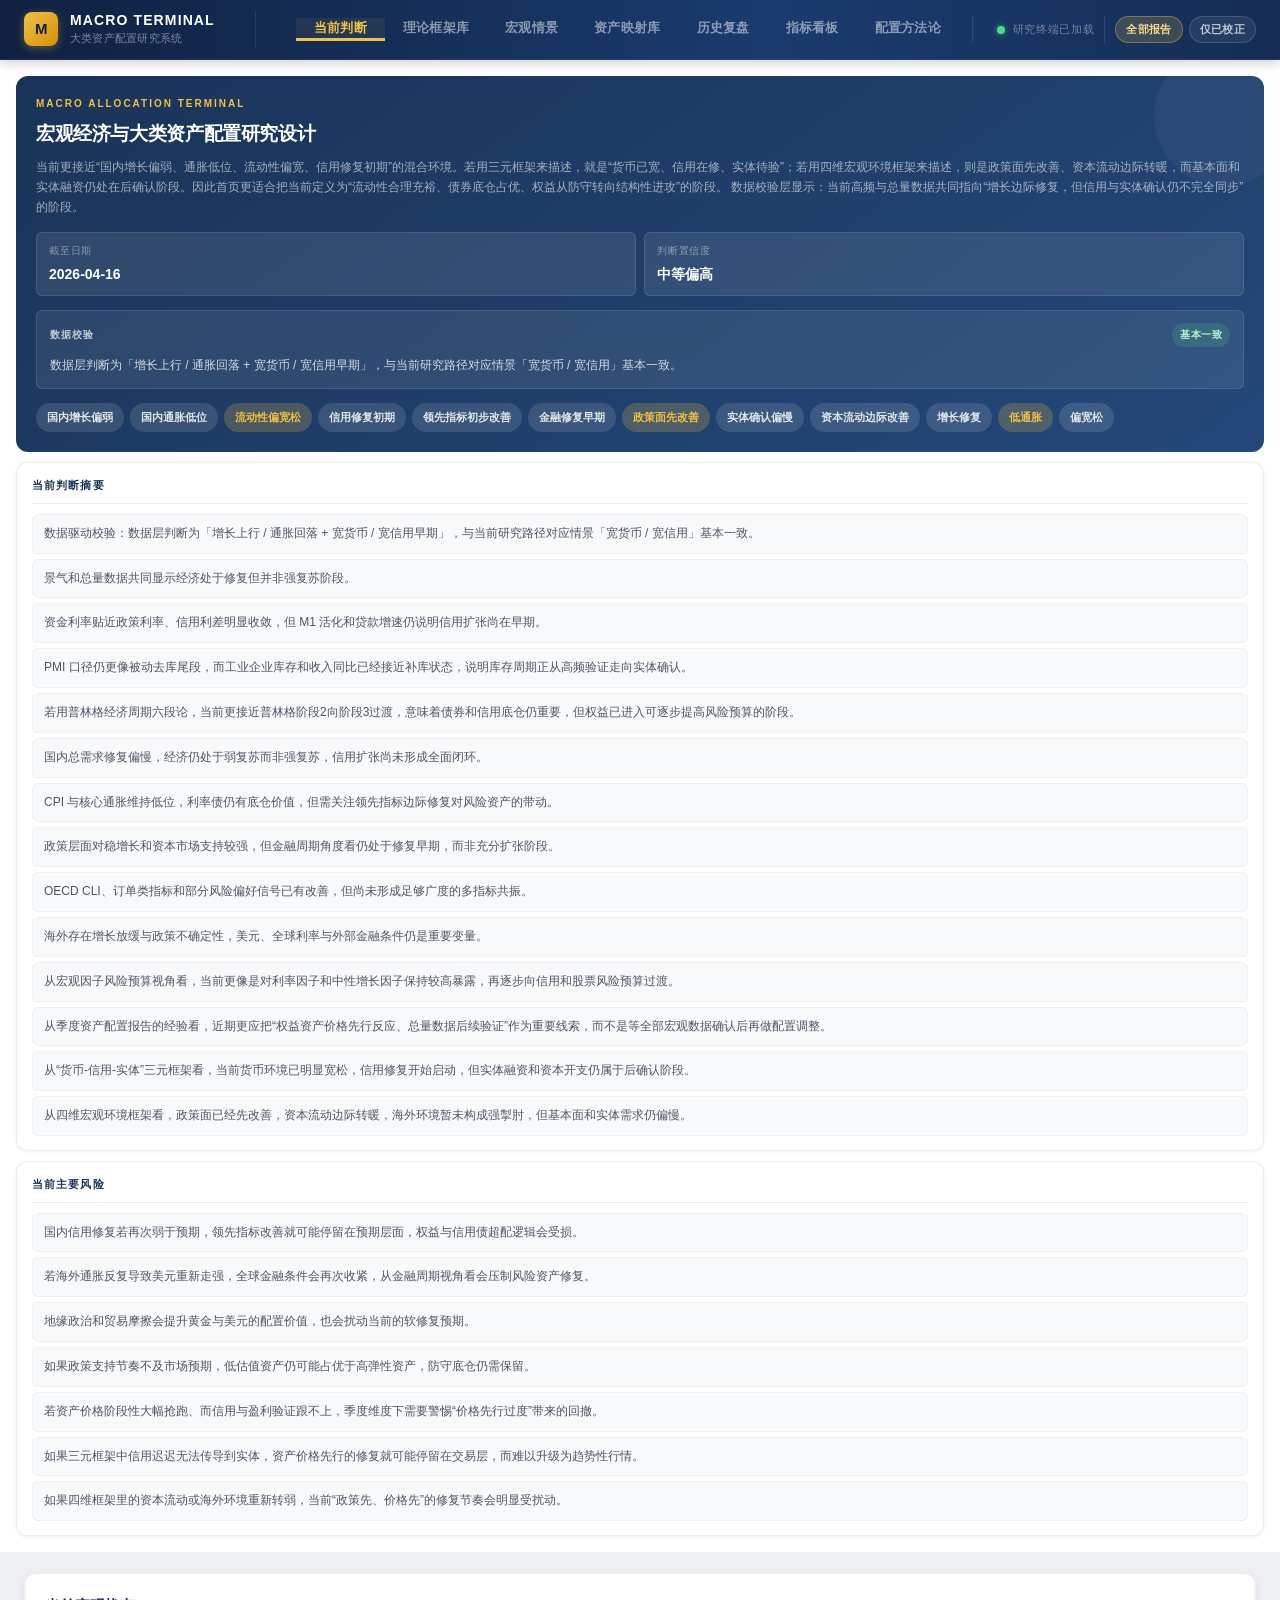
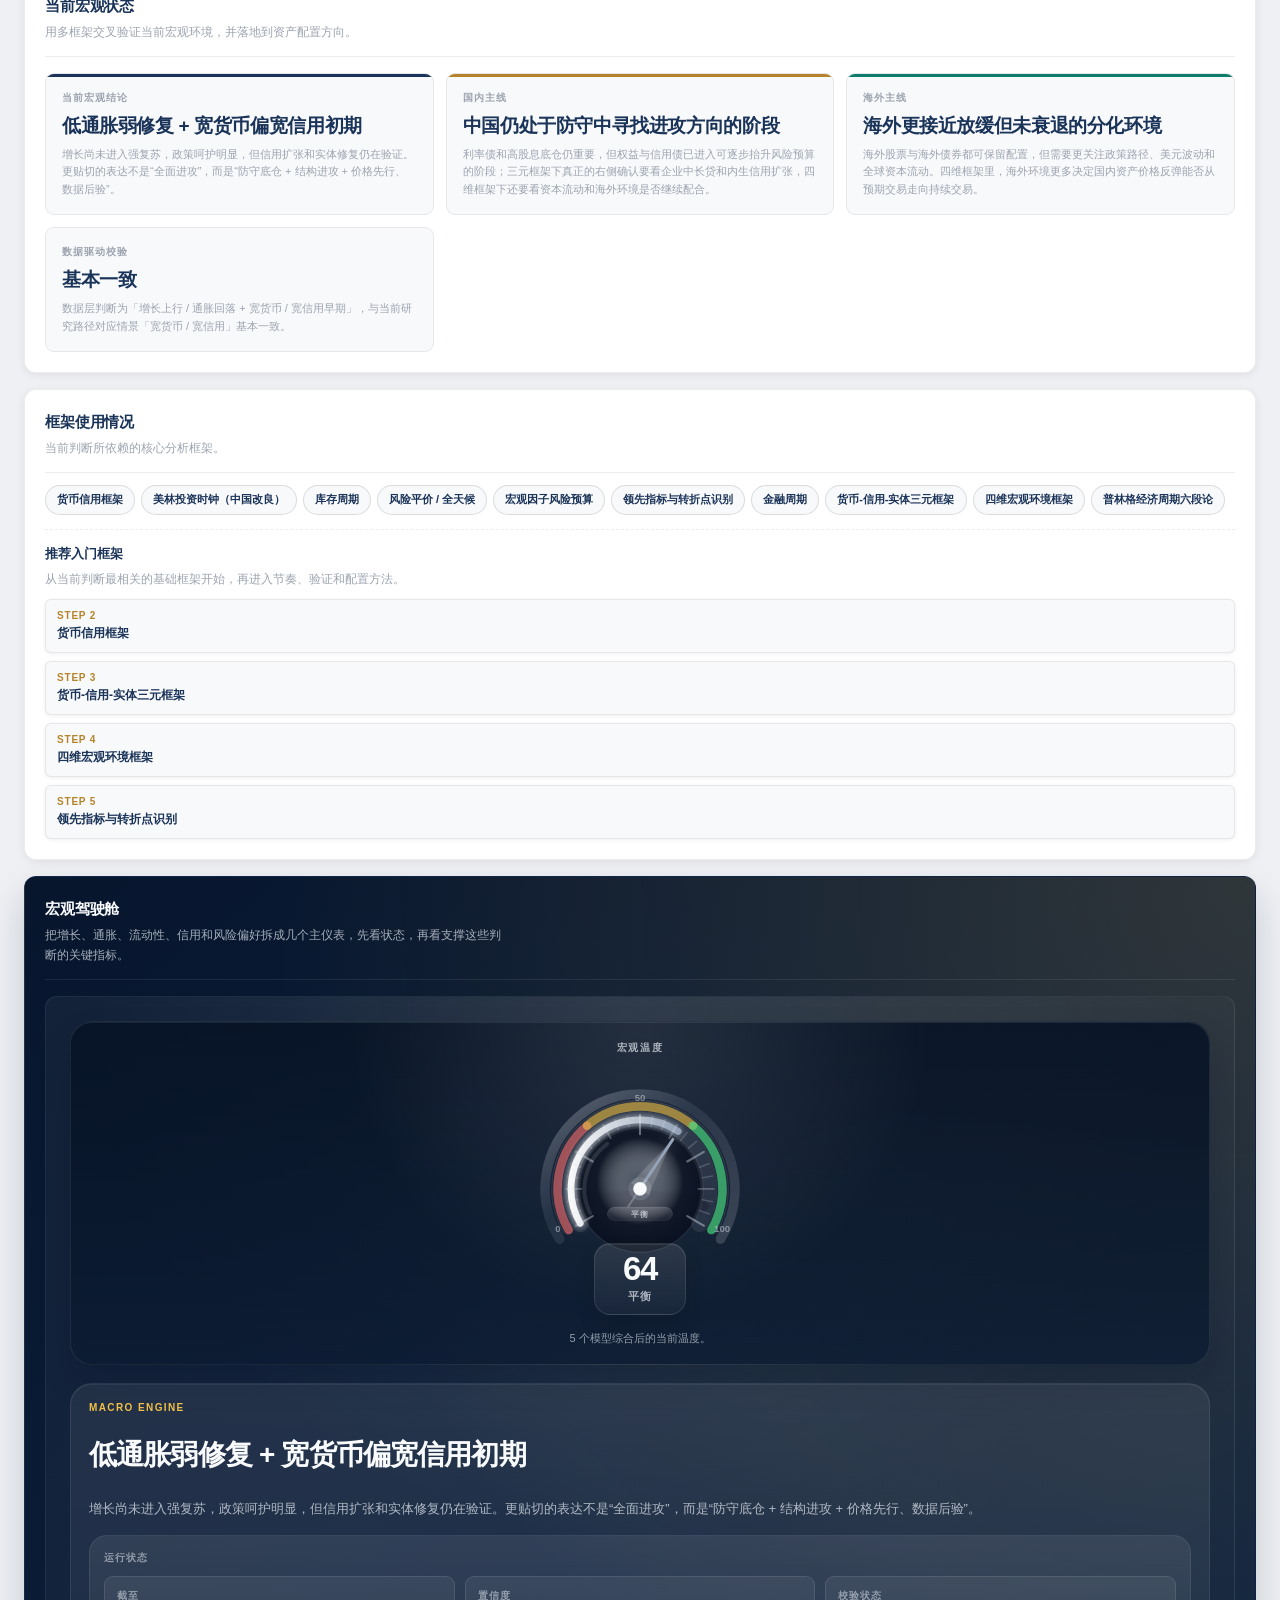
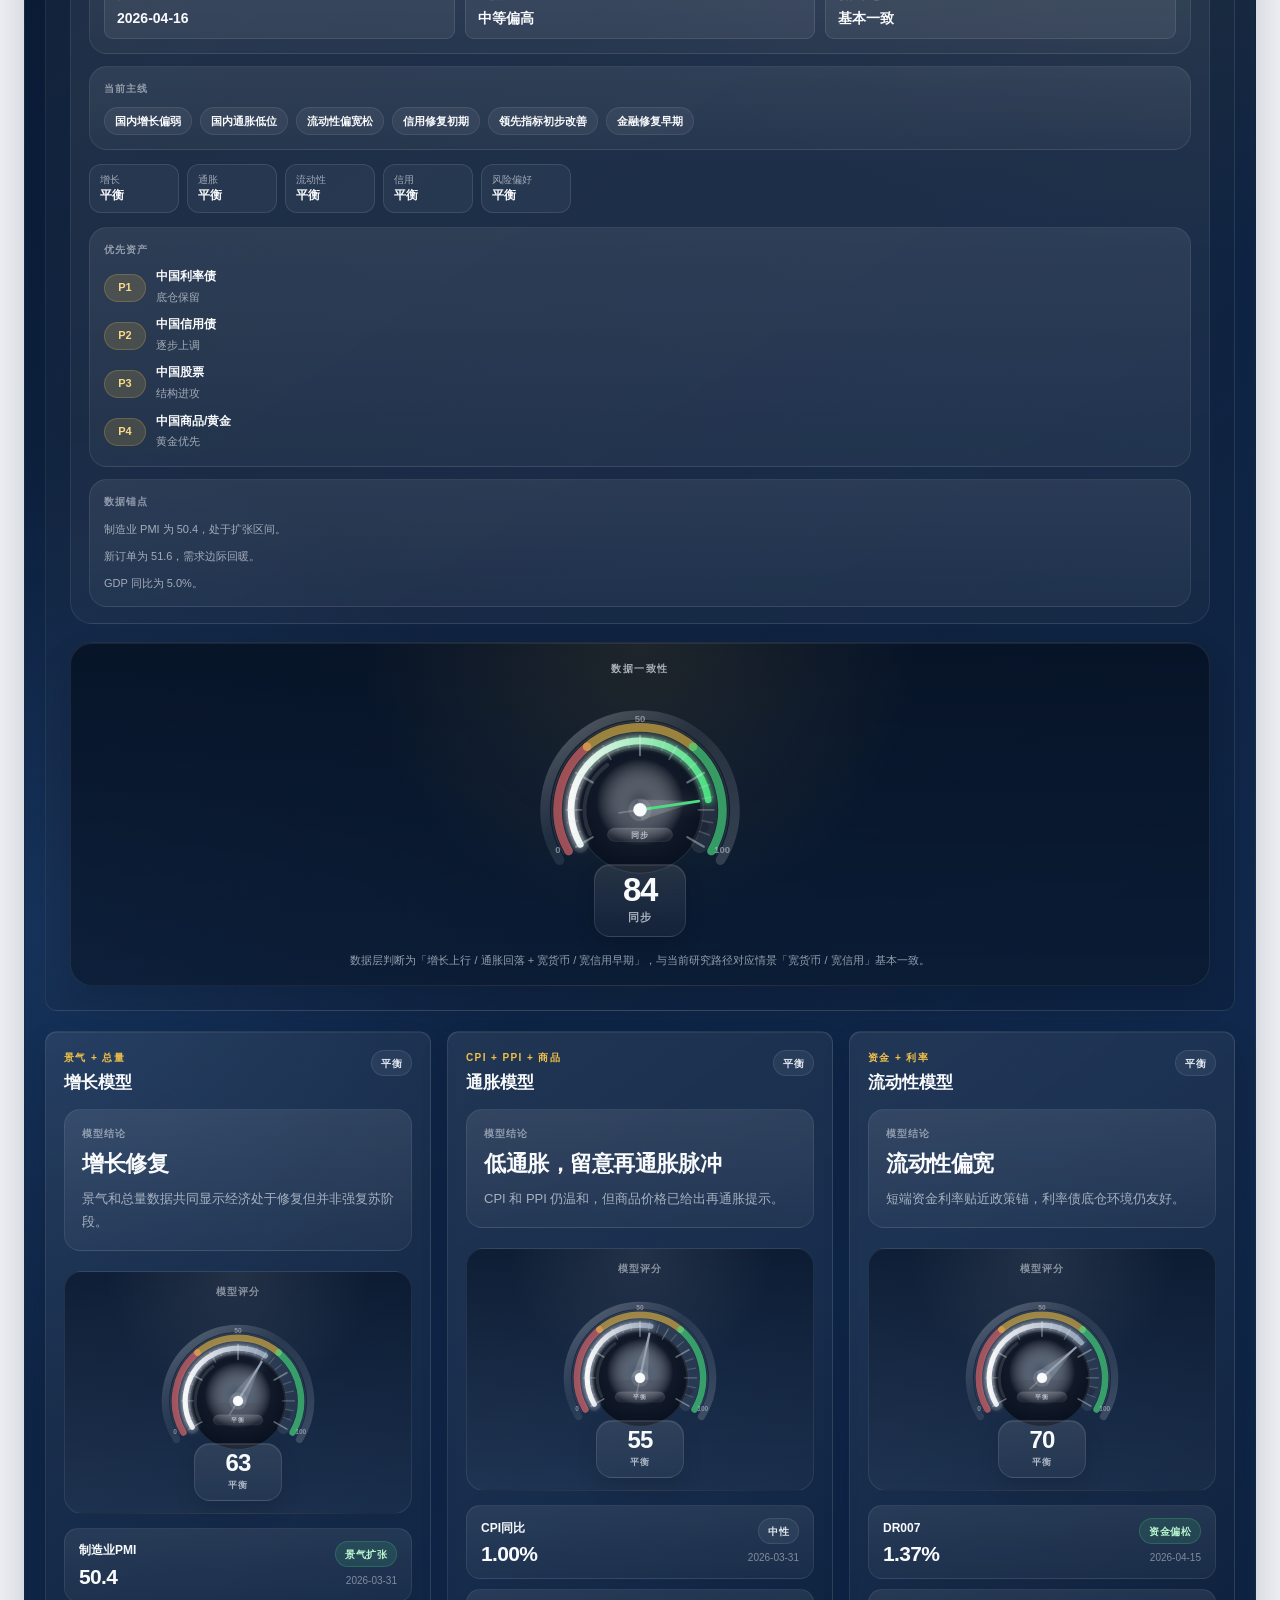
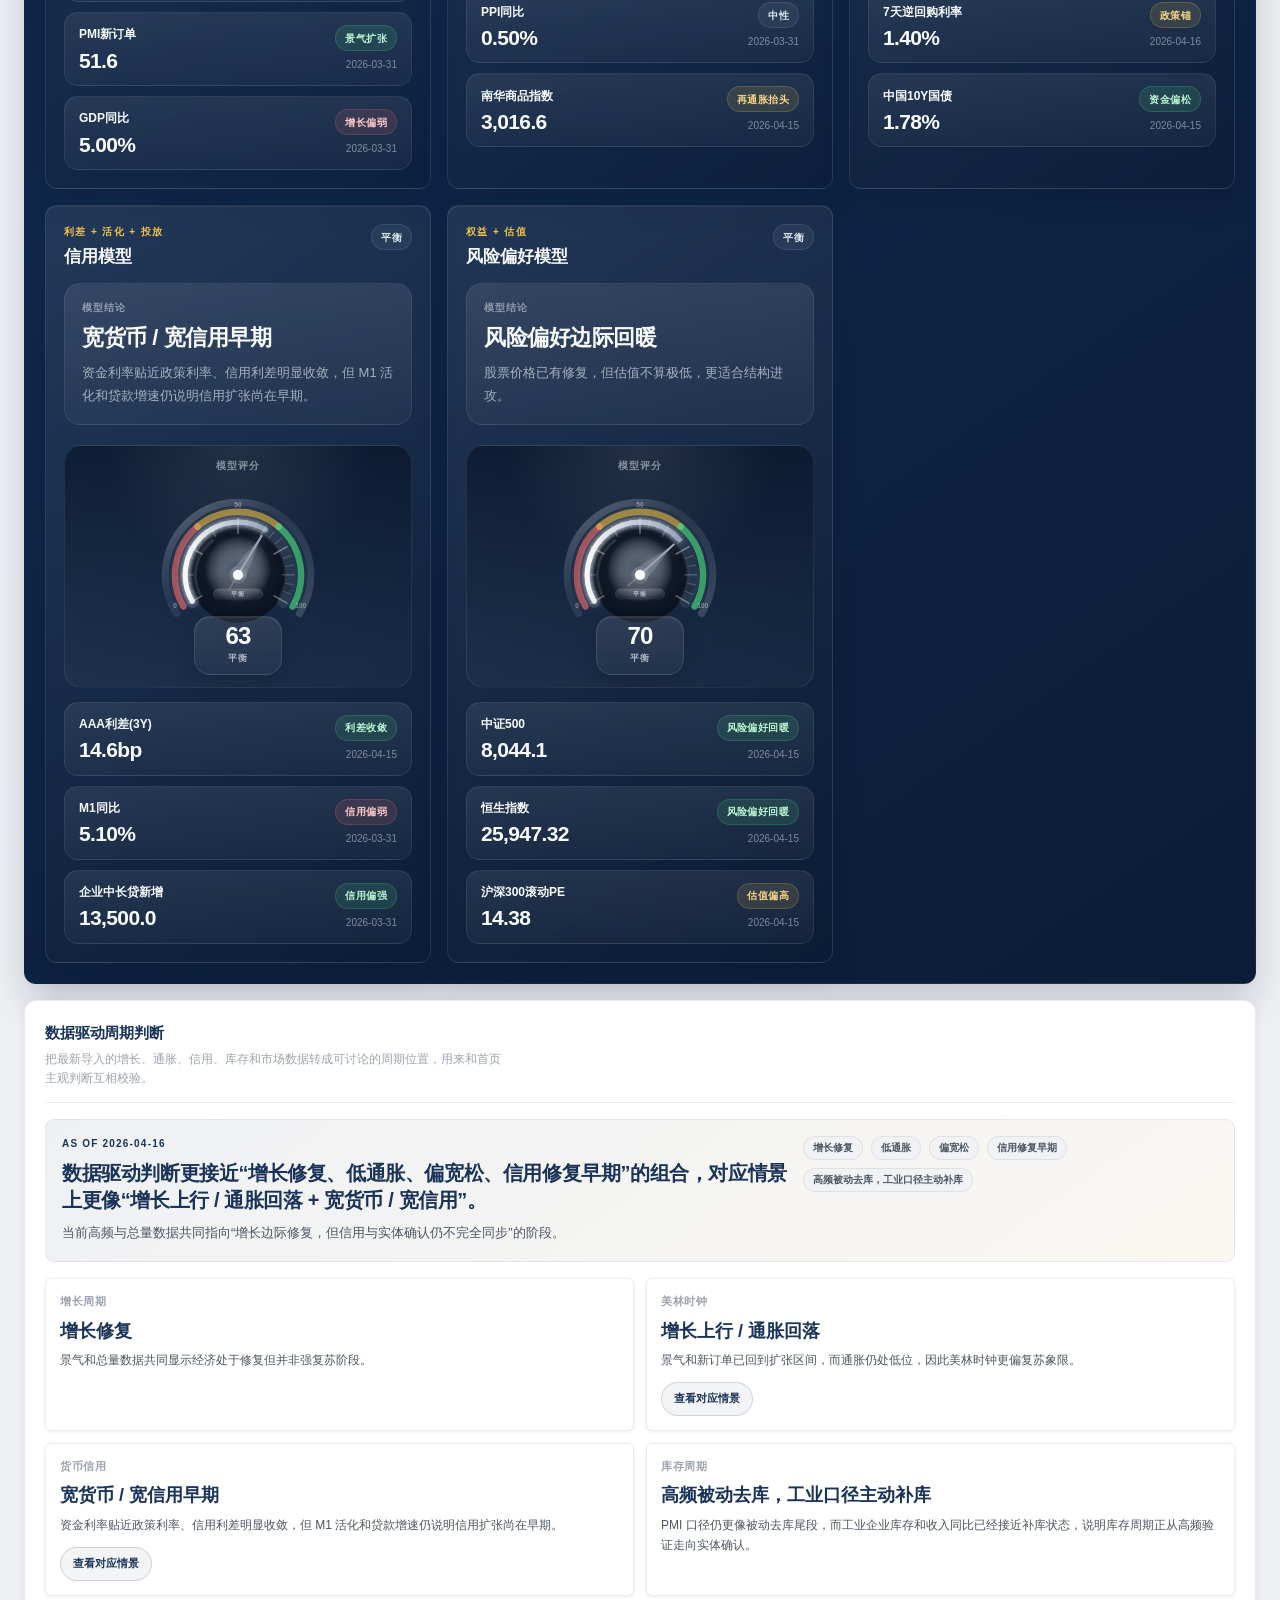
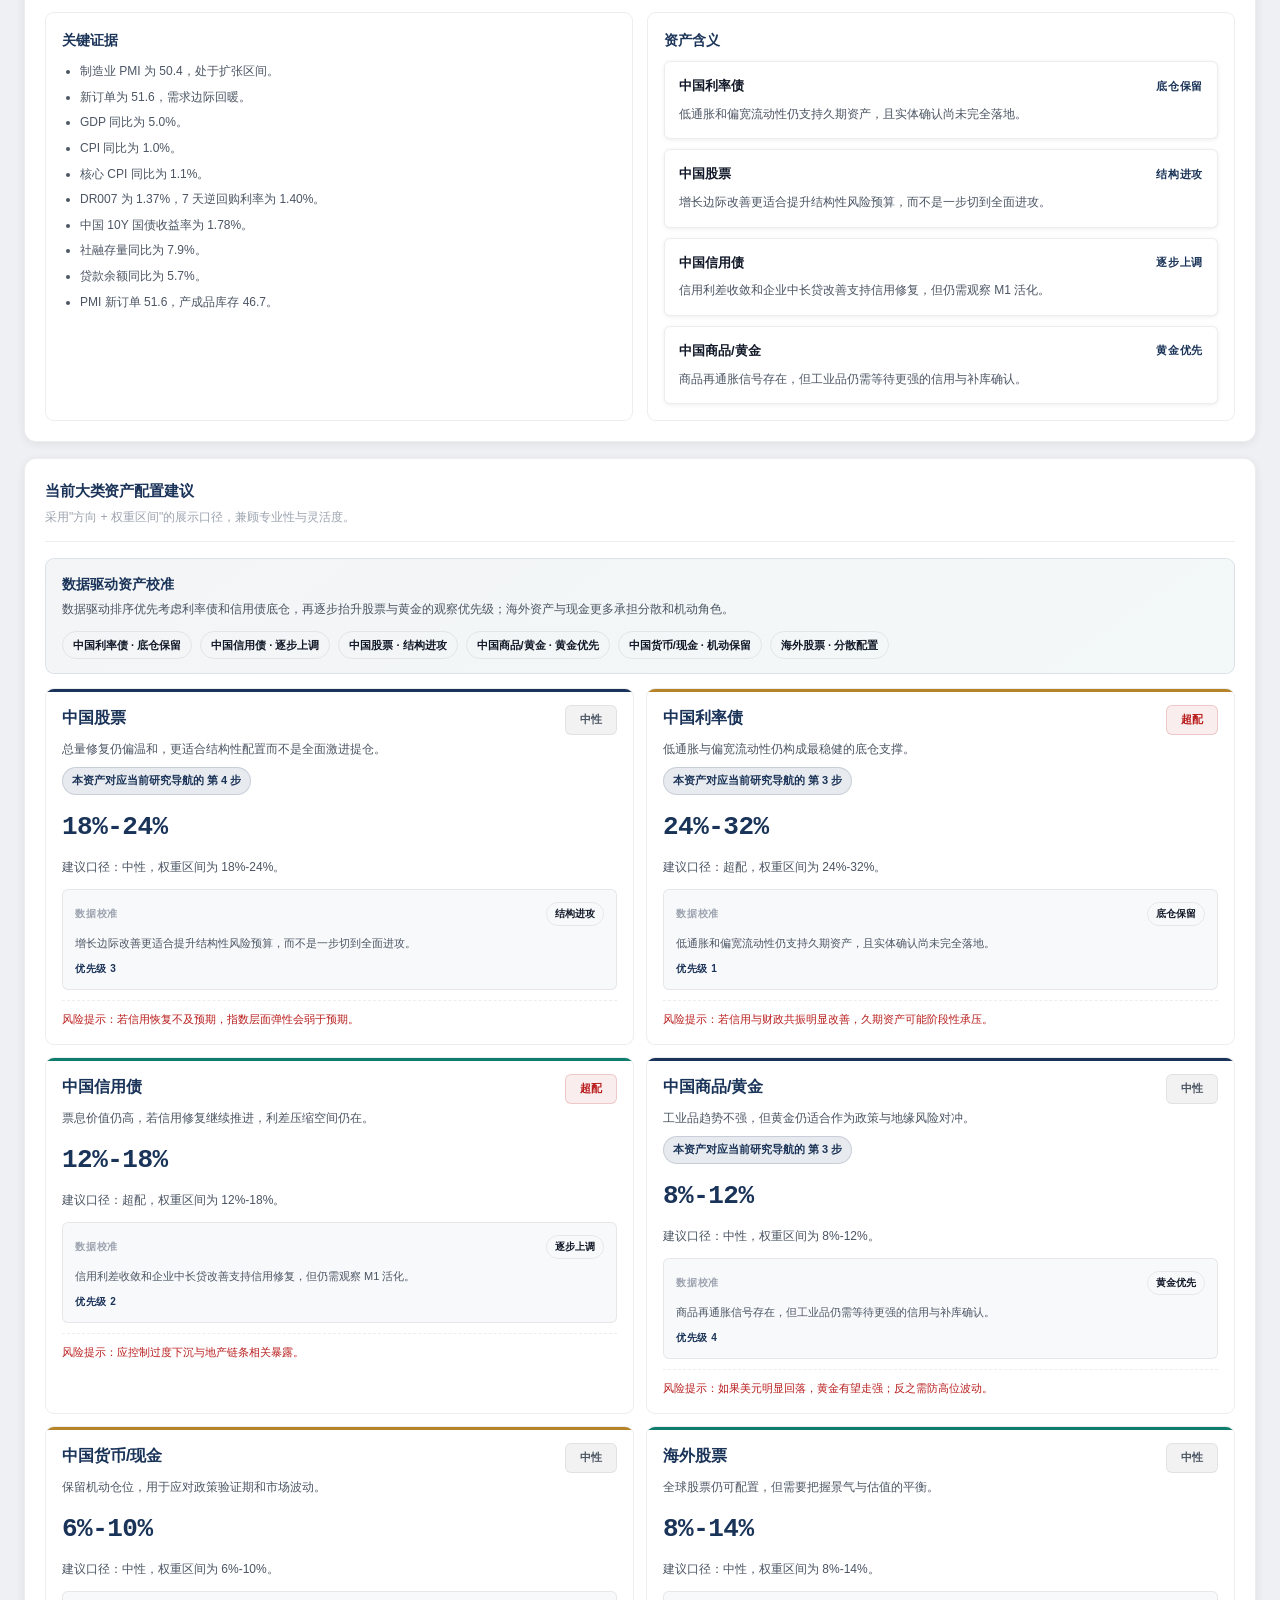
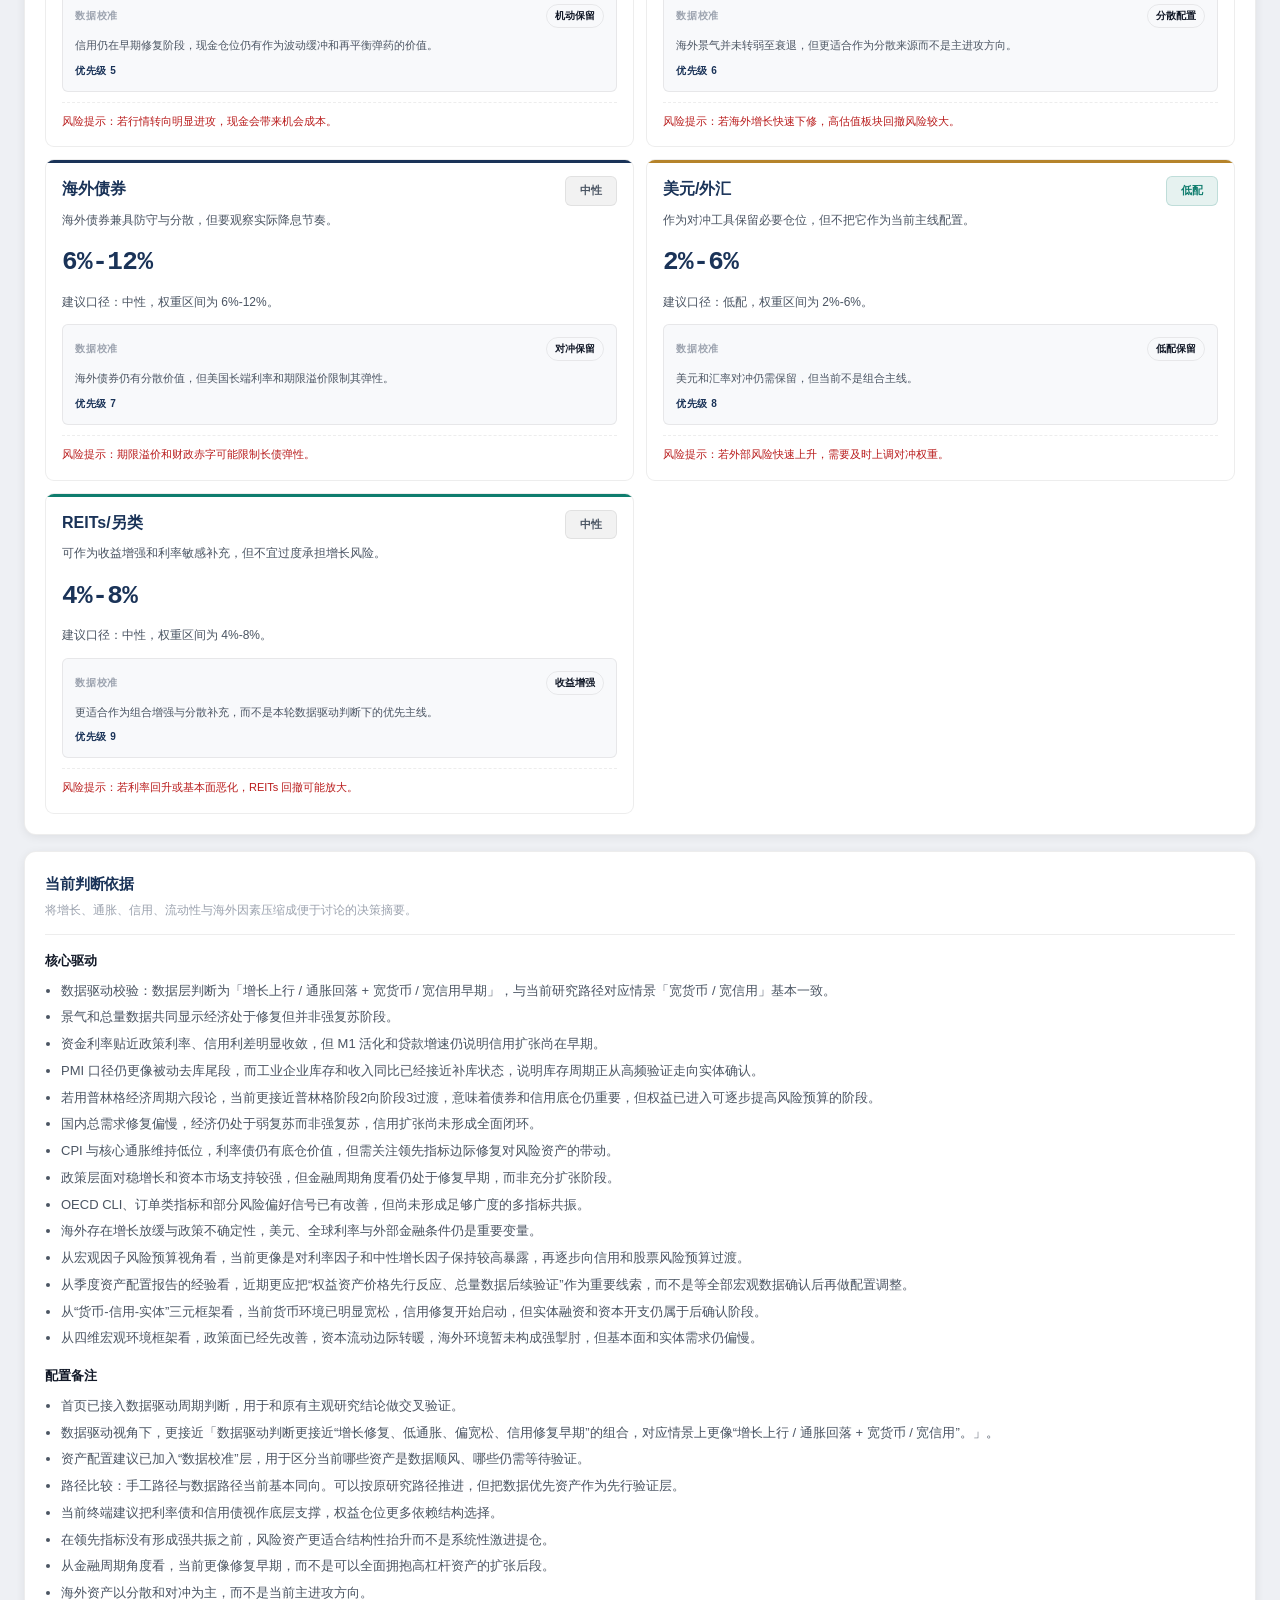
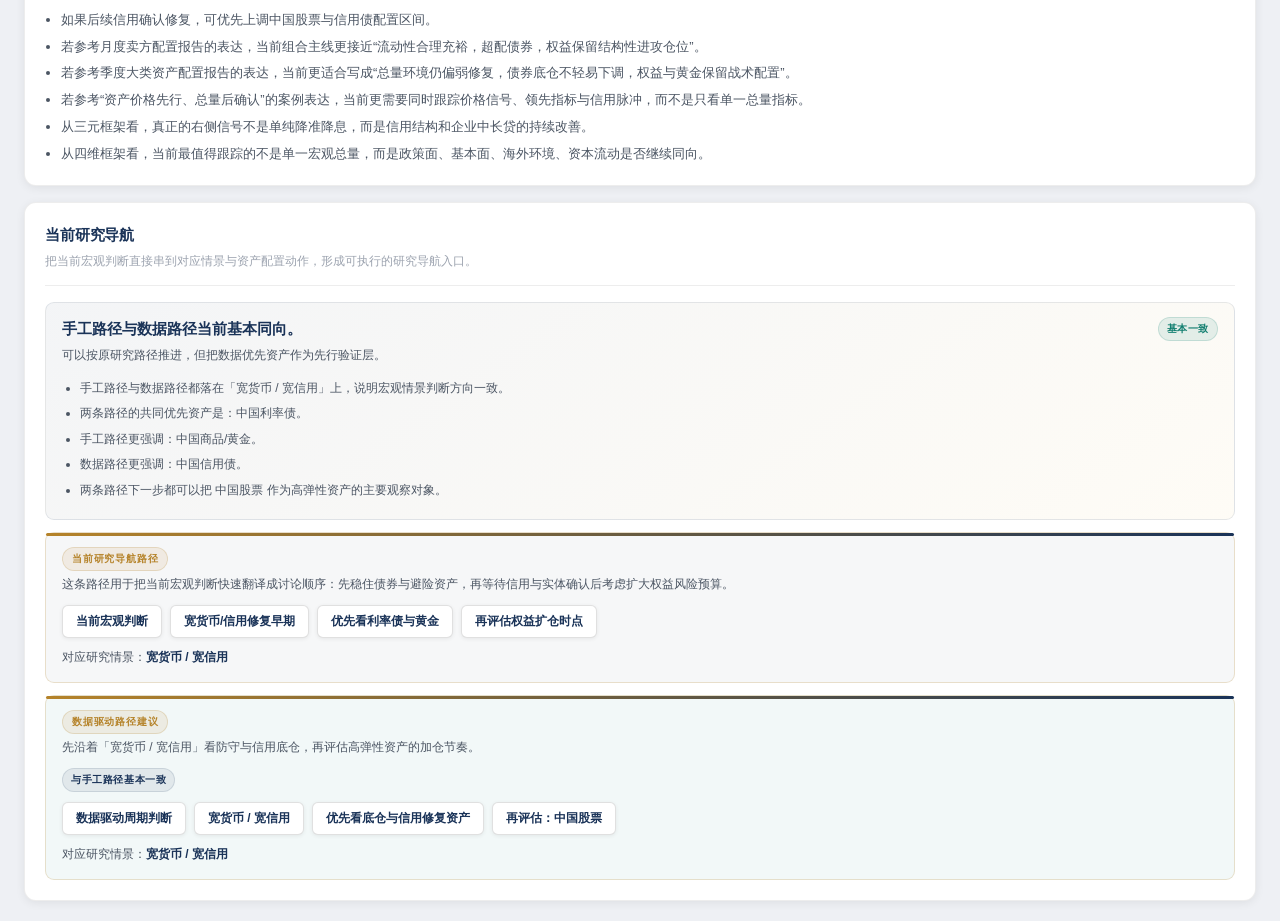
==== index.html @ 1f4aa382 "Publish macro allocation terminal" ====
<!doctype html>
<html lang="zh-CN">
  <head>
    <meta charset="UTF-8" />
    <meta name="viewport" content="width=device-width, initial-scale=1.0" />
    <title>宏观配置终端 · Macro Allocation Terminal</title>
    <meta name="description" content="面向内部投研与FOF团队的宏观经济与大类资产配置展示终端。" />
    <link rel="stylesheet" href="./styles.css" />
  </head>
  <body>

    <!-- ── TOPBAR ─────────────────────────────────── -->
    <header class="topbar">
      <div class="topbar-brand">
        <div class="topbar-logo">M</div>
        <div>
          <div class="topbar-name">Macro Terminal</div>
          <div class="topbar-sub">大类资产配置研究系统</div>
        </div>
      </div>
      <nav class="topbar-tabs" id="main-tabs" role="tablist" aria-label="主导航"></nav>
      <div class="topbar-status">
        <div class="status-dot"></div>
        <span class="status-label">研究终端已加载</span>
        <div class="report-review-filter" id="report-review-filter" role="group" aria-label="外部报告筛选"></div>
      </div>
    </header>

    <!-- ── BODY SHELL ─────────────────────────────── -->
    <div class="shell">

      <!-- ── SIDEBAR ─────────────────────────────── -->
      <aside class="sidebar">
        <div class="hero-card">
          <div class="hero-kicker">Macro Allocation Terminal</div>
          <h1>宏观经济与大类资产配置研究设计</h1>
          <p id="hero-summary">用于统一展示宏观框架、历史复盘、当前判断与大类资产配置建议。</p>
          <div class="hero-meta">
            <div class="meta-item">
              <span class="meta-label">截至日期</span>
              <strong id="hero-date">—</strong>
            </div>
            <div class="meta-item">
              <span class="meta-label">判断置信度</span>
              <strong id="hero-confidence">—</strong>
            </div>
          </div>
          <div id="hero-validation"></div>
          <div class="tag-group" id="hero-regimes"></div>
        </div>

        <div class="side-card">
          <div class="side-title">当前判断摘要</div>
          <div id="current-summary-points"></div>
        </div>

        <div class="side-card">
          <div class="side-title">当前主要风险</div>
          <div id="current-risk-points"></div>
        </div>
      </aside>

      <!-- ── MAIN ───────────────────────────────── -->
      <main class="main">

        <!-- Overview -->
        <section class="panel is-active" id="panel-overview" role="tabpanel" aria-labelledby="tab-overview" aria-hidden="false">
          <div class="overview-grid">
            <div class="card overview-main">
              <div class="section-head">
                <div>
                  <h2>当前宏观状态</h2>
                  <p>用多框架交叉验证当前宏观环境，并落地到资产配置方向。</p>
                </div>
              </div>
              <div class="summary-grid" id="macro-summary-cards"></div>
            </div>

            <div class="card overview-side">
              <div class="section-head compact">
                <div>
                  <h2>框架使用情况</h2>
                  <p>当前判断所依赖的核心分析框架。</p>
                </div>
              </div>
              <div id="framework-pills"></div>
              <div id="framework-reading-intro"></div>
            </div>
          </div>

          <div class="card">
            <div class="section-head">
              <div>
                <h2>数据驱动周期判断</h2>
                <p>把最新导入的增长、通胀、信用、库存和市场数据转成可讨论的周期位置，用来和首页主观判断互相校验。</p>
              </div>
            </div>
            <div id="overview-data-driven-view"></div>
          </div>

          <div class="card">
            <div class="section-head">
              <div>
                <h2>当前大类资产配置建议</h2>
                <p>采用"方向 + 权重区间"的展示口径，兼顾专业性与灵活度。</p>
              </div>
            </div>
            <div id="allocation-calibration-summary"></div>
            <div class="allocation-grid" id="allocation-grid"></div>
          </div>

          <div class="card">
            <div class="section-head">
              <div>
                <h2>当前判断依据</h2>
                <p>将增长、通胀、信用、流动性与海外因素压缩成便于讨论的决策摘要。</p>
              </div>
            </div>
            <div class="reason-grid">
              <div>
                <h3 class="reason-title">核心驱动</h3>
                <ul class="bullet-list" id="driver-list"></ul>
              </div>
              <div>
                <h3 class="reason-title">配置备注</h3>
                <ul class="bullet-list" id="notes-list"></ul>
              </div>
            </div>
          </div>

          <div class="card">
            <div class="section-head">
              <div>
                <h2>当前研究导航</h2>
                <p>把当前宏观判断直接串到对应情景与资产配置动作，形成可执行的研究导航入口。</p>
              </div>
            </div>
            <div id="overview-research-path"></div>
          </div>
        </section>

        <!-- Frameworks -->
        <section class="panel" id="panel-frameworks" role="tabpanel" aria-labelledby="tab-frameworks" hidden aria-hidden="true">
          <div class="card">
            <div class="section-head">
              <div>
                <h2>理论框架库</h2>
                <p>按统一研究模板组织每个框架的思想、方法、机制、资产表现、指标、本土应用、历史表现与局限性。</p>
              </div>
            </div>
            <div class="framework-grid" id="framework-grid"></div>
            <div class="framework-knowledge-layout">
              <aside class="framework-outline" id="framework-outline"></aside>
              <div id="framework-detail"></div>
            </div>
          </div>
        </section>

        <!-- Scenarios -->
        <section class="panel" id="panel-scenarios" role="tabpanel" aria-labelledby="tab-scenarios" hidden aria-hidden="true">
          <div class="card">
            <div class="section-head">
              <div>
                <h2>宏观情景与资产表现</h2>
                <p>把不同框架映射成统一情景卡，再看各资产的理论排序与配置思路。</p>
              </div>
            </div>
            <div class="scenario-toggle" id="scenario-toggle"></div>
            <div class="panel-grid two-col">
              <div class="scenario-detail" id="scenario-detail"></div>
              <div class="scenario-assets" id="scenario-assets"></div>
            </div>
          </div>
        </section>

        <!-- Assets -->
        <section class="panel" id="panel-assets" role="tabpanel" aria-labelledby="tab-assets" hidden aria-hidden="true">
          <div class="card">
            <div class="section-head">
              <div>
                <h2>资产映射库</h2>
                <p>从资产本身出发，看核心驱动、配置角色、适用情景与常见误用，便于把宏观判断落实到具体资产语言。</p>
              </div>
            </div>
            <div class="index-intro-block" id="assets-index-intro"></div>
            <div id="asset-focus-banner"></div>
            <div class="asset-library-grid" id="asset-library-grid"></div>
          </div>
        </section>

        <!-- History -->
        <section class="panel" id="panel-history" role="tabpanel" aria-labelledby="tab-history" hidden aria-hidden="true">
          <div class="card">
            <div class="section-head">
              <div>
                <h2>历史阶段复盘</h2>
                <p>把理论框架落到具体时期，观察宏观背景、资产表现与可复盘结论。</p>
              </div>
            </div>
            <div class="history-grid" id="history-grid"></div>
          </div>
        </section>

        <!-- Indicators -->
        <section class="panel" id="panel-indicators" role="tabpanel" aria-labelledby="tab-indicators" hidden aria-hidden="true">
          <div class="card">
            <div class="section-head">
              <div>
                <h2>宏观经济仪表盘</h2>
                <p>优先接入外部宏观数据中的高频可用序列，同时保留人工研究判断，形成“价格先行 + 总量待验”的双层看板。</p>
              </div>
            </div>
            <div id="macro-dashboard-root"></div>
            <div class="indicator-manual-section">
              <div class="section-head compact">
                <div>
                  <h2>数据驱动补充</h2>
                  <p>把周期判断、高频商品信号和资产含义压缩成便于讨论的解释层，减少对静态手工分组的依赖。</p>
                </div>
              </div>
              <div class="indicator-groups" id="indicator-groups"></div>
            </div>
          </div>
        </section>

        <!-- Methods -->
        <section class="panel" id="panel-methods" role="tabpanel" aria-labelledby="tab-methods" hidden aria-hidden="true">
          <div class="card">
            <div class="section-head">
              <div>
                <h2>配置方法论</h2>
                <p>解释"方向判断"与"权重分配"如何衔接，避免只讲观点不讲组合。</p>
              </div>
            </div>
            <div class="index-intro-block" id="methods-index-intro"></div>
            <div class="method-grid" id="method-grid"></div>
          </div>
        </section>

      </main>
    </div>

    <script src="./data/macro_allocation_bundle.js"></script>
    <script src="./app.js"></script>
  </body>
</html>
---- styles.css ----
:root {
  /* Backgrounds */
  --bg:         #eef0f4;
  --bg-2:       #f2f4f7;
  --surface:    #ffffff;
  --surface-2:  #f8f9fb;
  --surface-3:  #f0f2f5;

  /* Borders */
  --border:      rgba(0,0,0,0.07);
  --border-soft: rgba(0,0,0,0.04);
  --border-mid:  rgba(0,0,0,0.12);

  /* Text */
  --ink:       #111827;
  --ink-dim:   #4b5563;
  --ink-faint: #9ca3af;

  /* Brand — deep navy */
  --navy:      #1a3358;
  --navy-2:    #24487a;
  --navy-dim:  rgba(26,51,88,0.10);
  --navy-glow: rgba(26,51,88,0.14);

  /* Accents */
  --gold:       #b5832a;
  --gold-dim:   rgba(181,131,42,0.10);
  --teal:       #0f7d6e;
  --teal-dim:   rgba(15,125,110,0.10);
  --red:        #b91c1c;
  --red-dim:    rgba(185,28,28,0.08);
  --blue:       #1d5fa8;
  --blue-dim:   rgba(29,95,168,0.09);
  --green:      #15803d;

  /* Semantic views */
  --view-over:    var(--red);
  --view-over-bg: var(--red-dim);
  --view-under:   var(--teal);
  --view-under-bg:var(--teal-dim);
  --view-neu:     var(--ink-dim);
  --view-neu-bg:  rgba(0,0,0,0.05);

  /* Shadows */
  --shadow-xs: 0 1px 4px rgba(0,0,0,0.07);
  --shadow-sm: 0 2px 10px rgba(0,0,0,0.07);
  --shadow-md: 0 4px 20px rgba(0,0,0,0.09);
  --shadow-lg: 0 8px 32px rgba(0,0,0,0.10);

  /* Radii */
  --r-xl: 18px;
  --r-lg: 12px;
  --r-md:  9px;
  --r-sm:  6px;
}

* { box-sizing: border-box; }
html, body { margin: 0; padding: 0; height: 100%; }

body {
  color: var(--ink);
  background: var(--bg);
  font-family: "PingFang SC","SF Pro Text","Hiragino Sans GB","Microsoft YaHei",sans-serif;
  font-size: 14px;
  line-height: 1.6;
  -webkit-font-smoothing: antialiased;
}

/* ── TOPBAR ─────────────────────────────────────────── */
.topbar {
  position: sticky;
  top: 0;
  z-index: 100;
  display: flex;
  flex-wrap: nowrap;
  align-items: center;
  min-height: 60px;
  background: linear-gradient(90deg, #0f2140 0%, #1a3a6e 60%, #152d55 100%);
  box-shadow: 0 2px 12px rgba(0,0,0,0.22);
  border-bottom: 1px solid rgba(255,255,255,0.07);
  padding: 0 24px;
}

.topbar-brand {
  display: flex;
  align-items: center;
  gap: 12px;
  margin-right: 40px;
  flex-shrink: 0;
  padding-right: 40px;
  border-right: 1px solid rgba(255,255,255,0.10);
}

.topbar-logo {
  width: 34px;
  height: 34px;
  border-radius: 8px;
  background: linear-gradient(135deg, #f0c048 0%, #d4900a 100%);
  display: flex;
  align-items: center;
  justify-content: center;
  font-size: 15px;
  font-weight: 900;
  color: #0f2140;
  letter-spacing: -0.02em;
  flex-shrink: 0;
  box-shadow: 0 2px 8px rgba(240,192,72,0.35);
}

.topbar-name {
  font-size: 14px;
  font-weight: 800;
  letter-spacing: 0.08em;
  text-transform: uppercase;
  color: #fff;
  line-height: 1.2;
}

.topbar-sub {
  font-size: 11px;
  color: rgba(255,255,255,0.45);
  letter-spacing: 0.02em;
  margin-top: 1px;
}

.topbar-tabs {
  display: flex;
  align-items: stretch;
  gap: 0;
  height: 100%;
  flex: 1;
  overflow-x: auto;
  scrollbar-width: none;
}
.topbar-tabs::-webkit-scrollbar { display: none; }

.tab {
  appearance: none;
  border: 0;
  border-bottom: 3px solid transparent;
  background: transparent;
  color: rgba(255,255,255,0.50);
  font: inherit;
  font-size: 13px;
  font-weight: 600;
  padding: 0 18px;
  cursor: pointer;
  white-space: nowrap;
  transition: color 0.15s, border-color 0.15s, background 0.15s;
  letter-spacing: 0.02em;
}
.tab:hover {
  color: #fff;
  background: rgba(255,255,255,0.06);
}
.tab.is-active {
  color: #f0c048;
  border-bottom-color: #f0c048;
  background: rgba(240,192,72,0.07);
}
.tab:focus-visible {
  outline: 2px solid rgba(240,192,72,0.92);
  outline-offset: -2px;
  color: #fff;
}

.topbar-status {
  margin-left: auto;
  display: flex;
  align-items: center;
  flex-wrap: wrap;
  gap: 8px;
  flex-shrink: 0;
  padding-left: 24px;
  border-left: 1px solid rgba(255,255,255,0.10);
  margin-left: 24px;
}

.status-dot {
  width: 8px; height: 8px;
  border-radius: 50%;
  background: #4ade80;
  box-shadow: 0 0 6px rgba(74,222,128,0.6);
  flex-shrink: 0;
}

.status-label {
  font-size: 11px;
  color: rgba(255,255,255,0.40);
  letter-spacing: 0.06em;
  text-transform: uppercase;
}

.report-review-filter {
  display: inline-flex;
  align-items: center;
  gap: 6px;
  padding-left: 10px;
  margin-left: 2px;
  border-left: 1px solid rgba(255,255,255,0.10);
}

.review-filter-button {
  appearance: none;
  border: 1px solid rgba(255,255,255,0.14);
  background: rgba(255,255,255,0.07);
  color: rgba(255,255,255,0.72);
  border-radius: 999px;
  padding: 4px 10px;
  font: inherit;
  font-size: 11px;
  font-weight: 700;
  letter-spacing: 0.03em;
  cursor: pointer;
  transition: background 0.15s, border-color 0.15s, color 0.15s;
}

.review-filter-button:hover {
  background: rgba(255,255,255,0.12);
  border-color: rgba(255,255,255,0.22);
  color: #fff;
}

.review-filter-button.is-active {
  background: rgba(240,192,72,0.18);
  border-color: rgba(240,192,72,0.38);
  color: #f6d98a;
}

/* ── LAYOUT SHELL ───────────────────────────────────── */
.shell {
  display: grid;
  grid-template-columns: 296px minmax(0,1fr);
  gap: 0;
  min-height: calc(100vh - 60px);
  width: 100%;
  max-width: 1680px;
  margin: 0 auto;
}

/* ── SIDEBAR ────────────────────────────────────────── */
.sidebar {
  background: var(--surface);
  border-right: 1px solid var(--border);
  padding: 20px 16px;
  min-width: 0;
  position: sticky;
  top: 60px;
  height: calc(100vh - 60px);
  overflow-y: auto;
  scrollbar-width: thin;
  scrollbar-color: var(--border-mid) transparent;
}
.sidebar::-webkit-scrollbar { width: 4px; }
.sidebar::-webkit-scrollbar-track { background: transparent; }
.sidebar::-webkit-scrollbar-thumb { background: var(--surface-3); border-radius: 4px; }

/* ── HERO CARD ──────────────────────────────────────── */
.hero-card {
  border-radius: var(--r-lg);
  padding: 20px;
  background: linear-gradient(145deg, var(--navy) 0%, var(--navy-2) 100%);
  position: relative;
  overflow: hidden;
}

.hero-card::after {
  content: "";
  position: absolute;
  right: -30px; top: -30px;
  width: 140px; height: 140px;
  border-radius: 50%;
  background: rgba(255,255,255,0.04);
  pointer-events: none;
}

.hero-kicker {
  font-size: 10px;
  letter-spacing: 0.2em;
  text-transform: uppercase;
  color: #f0c048;
  font-weight: 700;
  margin-bottom: 10px;
}

.hero-card h1 {
  margin: 0;
  font-size: 19px;
  font-weight: 800;
  line-height: 1.3;
  letter-spacing: -0.02em;
  color: #fff;
}

.hero-card p {
  margin: 10px 0 0;
  font-size: 12px;
  color: rgba(255,255,255,0.6);
  line-height: 1.7;
}

.hero-validation-card {
  margin-top: 14px;
  padding: 12px 13px;
  border-radius: var(--r-sm);
  background: rgba(255,255,255,0.08);
  border: 1px solid rgba(255,255,255,0.10);
}

.hero-validation-top {
  display: flex;
  justify-content: space-between;
  gap: 10px;
  align-items: center;
}

.hero-validation-kicker {
  color: rgba(255,255,255,0.72);
  font-size: 10px;
  font-weight: 800;
  letter-spacing: 0.10em;
  text-transform: uppercase;
}

.hero-validation-status {
  display: inline-flex;
  align-items: center;
  min-height: 24px;
  padding: 0 8px;
  border-radius: 999px;
  font-size: 10px;
  font-weight: 800;
  letter-spacing: 0.04em;
}

.hero-validation-status.is-supportive {
  background: rgba(74,222,128,0.16);
  color: #bbf7d0;
}

.hero-validation-status.is-watch {
  background: rgba(240,192,72,0.16);
  color: #f7d889;
}

.hero-validation-text {
  margin-top: 8px;
  color: rgba(255,255,255,0.80);
  font-size: 12px;
  line-height: 1.7;
}

.hero-meta {
  display: grid;
  grid-template-columns: repeat(2, minmax(0,1fr));
  gap: 8px;
  margin-top: 14px;
}

.meta-item {
  padding: 10px 12px;
  border-radius: var(--r-sm);
  background: rgba(255,255,255,0.09);
  border: 1px solid rgba(255,255,255,0.10);
}

.meta-label {
  display: block;
  color: rgba(255,255,255,0.45);
  font-size: 10px;
  letter-spacing: 0.08em;
  text-transform: uppercase;
  margin-bottom: 4px;
}

.meta-item strong {
  font-size: 14px;
  color: #fff;
  font-weight: 700;
}

.tag-group {
  display: flex;
  flex-wrap: wrap;
  gap: 6px;
  margin-top: 14px;
}

.tag {
  display: inline-flex;
  align-items: center;
  padding: 5px 10px;
  border-radius: 999px;
  font-size: 11px;
  font-weight: 600;
  border: 1px solid transparent;
}
.tag.blue  { background: rgba(255,255,255,0.12); color: rgba(255,255,255,0.85); }
.tag.red   { background: rgba(255,255,255,0.12); color: rgba(255,255,255,0.85); }
.tag.gold  { background: rgba(240,192,72,0.22);  color: #f0c048; }
.tag.green { background: rgba(255,255,255,0.12); color: rgba(255,255,255,0.85); }

/* ── SIDE CARDS ─────────────────────────────────────── */
.side-card {
  margin-top: 10px;
  border-radius: var(--r-lg);
  padding: 14px 15px;
  background: var(--surface);
  border: 1px solid var(--border);
  box-shadow: var(--shadow-xs);
}

.side-title {
  font-size: 11px;
  font-weight: 700;
  letter-spacing: 0.10em;
  text-transform: uppercase;
  color: var(--navy);
  margin-bottom: 10px;
  padding-bottom: 8px;
  border-bottom: 1px solid var(--border);
}

.point-list { display: grid; gap: 5px; }

.point-item {
  padding: 9px 11px;
  border-radius: var(--r-sm);
  background: var(--surface-2);
  border: 1px solid var(--border-soft);
  font-size: 12px;
  color: var(--ink-dim);
  line-height: 1.65;
}

/* ── MAIN CONTENT ───────────────────────────────────── */
.main {
  padding: 20px 24px;
  min-width: 0;
  background: var(--bg);
}

/* ── PANELS ─────────────────────────────────────────── */
.panel { display: none; }
.panel.is-active { display: block; }

/* ── CARDS ──────────────────────────────────────────── */
.card {
  border-radius: var(--r-lg);
  padding: 20px;
  margin-bottom: 16px;
  background: var(--surface);
  border: 1px solid var(--border);
  box-shadow: var(--shadow-sm);
}
.card:last-child { margin-bottom: 0; }

/* ── SECTION HEAD ───────────────────────────────────── */
.section-head {
  display: flex;
  justify-content: space-between;
  gap: 14px;
  align-items: flex-start;
  margin-bottom: 16px;
  padding-bottom: 13px;
  border-bottom: 1px solid var(--border);
}

.section-head h2 {
  margin: 0;
  font-size: 15px;
  font-weight: 700;
  color: var(--navy);
  letter-spacing: -0.01em;
}

.section-head p {
  margin: 5px 0 0;
  color: var(--ink-faint);
  font-size: 12px;
  line-height: 1.65;
  max-width: 70ch;
}

.section-head.compact { margin-bottom: 12px; }

/* ── GRIDS ──────────────────────────────────────────── */
.overview-grid {
  display: grid;
  grid-template-columns: minmax(0,1.4fr) minmax(0,1fr);
  gap: 16px;
  margin-bottom: 16px;
}
.overview-main,
.overview-side { margin-bottom: 0; }

.panel-grid.two-col {
  display: grid;
  grid-template-columns: minmax(0,1.2fr) minmax(0,1fr);
  gap: 16px;
}

.reason-grid {
  display: grid;
  grid-template-columns: repeat(2,minmax(0,1fr));
  gap: 16px;
}

.reason-title {
  margin: 0 0 8px;
  font-size: 13px;
  font-weight: 700;
  color: var(--ink);
}

/* ── SUMMARY CARDS ──────────────────────────────────── */
.summary-grid {
  display: grid;
  grid-template-columns: repeat(3,minmax(0,1fr));
  gap: 12px;
}

.summary-card {
  border-radius: var(--r-md);
  border: 1px solid var(--border);
  background: var(--surface-2);
  padding: 16px;
  position: relative;
  overflow: hidden;
}

.summary-card::before {
  content: "";
  position: absolute;
  top: 0; left: 0;
  width: 100%; height: 3px;
}
.summary-card:nth-child(1)::before { background: var(--navy); }
.summary-card:nth-child(2)::before { background: var(--gold); }
.summary-card:nth-child(3)::before { background: var(--teal); }

.summary-label {
  font-size: 10px;
  font-weight: 700;
  letter-spacing: 0.10em;
  text-transform: uppercase;
  color: var(--ink-faint);
}

.summary-value {
  margin-top: 8px;
  font-size: 19px;
  font-weight: 800;
  color: var(--navy);
  line-height: 1.25;
  letter-spacing: -0.02em;
}

.summary-note {
  margin-top: 8px;
  color: var(--ink-faint);
  font-size: 11px;
  line-height: 1.6;
}

/* ── OVERVIEW COCKPIT ─────────────────────────────── */
.overview-cockpit-card-shell {
  background:
    radial-gradient(circle at top right, rgba(240,192,72,0.16) 0%, rgba(240,192,72,0) 28%),
    radial-gradient(circle at left center, rgba(61,124,204,0.18) 0%, rgba(61,124,204,0) 24%),
    linear-gradient(145deg, #07162d 0%, #10284b 62%, #0b1c36 100%);
  border-color: rgba(26,51,88,0.35);
  box-shadow: 0 18px 36px rgba(7,22,45,0.18);
}

.overview-cockpit-head {
  border-bottom-color: rgba(255,255,255,0.08);
}

.overview-cockpit-head h2 {
  color: #f8fafc;
}

.overview-cockpit-head p {
  color: rgba(226,232,240,0.72);
}

.overview-cockpit-layout {
  display: grid;
  gap: 20px;
}

.overview-cockpit-hero {
  display: grid;
  grid-template-columns: minmax(240px,300px) minmax(0,1fr) minmax(240px,300px);
  gap: 18px;
  align-items: stretch;
  padding: 24px;
  border-radius: var(--r-lg);
  background:
    radial-gradient(circle at top center, rgba(255,255,255,0.08) 0%, rgba(255,255,255,0) 32%),
    linear-gradient(145deg, rgba(255,255,255,0.05) 0%, rgba(8,20,40,0.22) 100%);
  border: 1px solid rgba(255,255,255,0.08);
}

.overview-cockpit-kicker,
.overview-model-kicker {
  color: #f0c048;
  font-size: 10px;
  font-weight: 800;
  letter-spacing: 0.14em;
  text-transform: uppercase;
}

.overview-cockpit-copy h3 {
  margin: 8px 0 0;
  color: #f8fafc;
  font-size: 28px;
  line-height: 1.24;
  font-weight: 800;
  letter-spacing: -0.03em;
}

.overview-cockpit-copy p {
  margin: 10px 0 0;
  color: rgba(226,232,240,0.74);
  font-size: 13px;
  line-height: 1.85;
}

.overview-cluster-gauge-card {
  display: grid;
  align-content: start;
  justify-items: center;
  gap: 14px;
  padding: 18px 14px 16px;
  border-radius: 22px;
  background:
    radial-gradient(circle at top, rgba(255,255,255,0.10) 0%, rgba(255,255,255,0) 44%),
    linear-gradient(180deg, rgba(6,18,36,0.88) 0%, rgba(10,25,48,0.70) 100%);
  border: 1px solid rgba(255,255,255,0.08);
  box-shadow:
    inset 0 1px 0 rgba(255,255,255,0.08),
    0 16px 32px rgba(5,14,29,0.16);
}

.overview-cluster-gauge-card.is-secondary {
  background:
    radial-gradient(circle at top, rgba(240,192,72,0.10) 0%, rgba(255,255,255,0) 42%),
    linear-gradient(180deg, rgba(6,18,36,0.88) 0%, rgba(10,25,48,0.70) 100%);
}

.overview-cluster-caption {
  color: rgba(226,232,240,0.72);
  font-size: 10px;
  font-weight: 800;
  letter-spacing: 0.16em;
  text-transform: uppercase;
}

.overview-cluster-foot {
  color: rgba(226,232,240,0.64);
  font-size: 11px;
  line-height: 1.7;
  text-align: center;
}

.overview-cockpit-copy {
  min-width: 0;
  display: grid;
  gap: 14px;
  padding: 16px 18px;
  border-radius: 22px;
  background:
    linear-gradient(180deg, rgba(255,255,255,0.07) 0%, rgba(255,255,255,0.03) 100%);
  border: 1px solid rgba(255,255,255,0.08);
  box-shadow: inset 0 1px 0 rgba(255,255,255,0.06);
}

.overview-cockpit-bridge-grid,
.overview-cockpit-strip-grid {
  display: grid;
  grid-template-columns: repeat(2, minmax(0,1fr));
  gap: 12px;
}

.overview-cockpit-panel,
.overview-cockpit-strip-card {
  min-width: 0;
  padding: 14px;
  border-radius: 18px;
  background:
    linear-gradient(180deg, rgba(255,255,255,0.08) 0%, rgba(255,255,255,0.04) 100%);
  border: 1px solid rgba(255,255,255,0.08);
}

.overview-cockpit-panel-label {
  color: rgba(226,232,240,0.56);
  font-size: 10px;
  font-weight: 800;
  letter-spacing: 0.10em;
  text-transform: uppercase;
}

.overview-cockpit-meta {
  margin-top: 10px;
  display: grid;
  grid-template-columns: repeat(3,minmax(0,1fr));
  gap: 10px;
}

.overview-cockpit-meta-item {
  padding: 11px 12px;
  border-radius: var(--r-md);
  background: rgba(255,255,255,0.06);
  border: 1px solid rgba(255,255,255,0.10);
}

.overview-cockpit-meta-item span {
  display: block;
  color: rgba(226,232,240,0.54);
  font-size: 10px;
  font-weight: 700;
  letter-spacing: 0.10em;
  text-transform: uppercase;
}

.overview-cockpit-meta-item strong {
  display: block;
  margin-top: 5px;
  color: #f8fafc;
  font-size: 14px;
  line-height: 1.35;
}

.overview-cockpit-lights {
  margin-top: 0;
  display: flex;
  flex-wrap: wrap;
  gap: 8px;
}

.overview-cockpit-light {
  display: inline-grid;
  gap: 2px;
  min-width: 90px;
  padding: 8px 10px;
  border-radius: 12px;
  border: 1px solid rgba(255,255,255,0.12);
  background: rgba(255,255,255,0.05);
}

.overview-cockpit-light span {
  color: rgba(226,232,240,0.64);
  font-size: 10px;
  line-height: 1.3;
}

.overview-cockpit-light strong {
  color: #f8fafc;
  font-size: 12px;
  line-height: 1.3;
}

.overview-cockpit-chip-row {
  margin-top: 10px;
  display: flex;
  flex-wrap: wrap;
  gap: 8px;
}

.overview-cockpit-chip {
  display: inline-flex;
  align-items: center;
  min-height: 28px;
  padding: 0 10px;
  border-radius: 999px;
  background: rgba(255,255,255,0.06);
  border: 1px solid rgba(255,255,255,0.08);
  color: #f8fafc;
  font-size: 11px;
  font-weight: 700;
}

.overview-cockpit-priority-list,
.overview-cockpit-evidence-list {
  margin-top: 10px;
  display: grid;
  gap: 9px;
}

.overview-cockpit-priority-item {
  display: grid;
  grid-template-columns: 42px minmax(0,1fr);
  gap: 10px;
  align-items: center;
}

.overview-cockpit-priority-rank {
  display: inline-flex;
  align-items: center;
  justify-content: center;
  height: 28px;
  border-radius: 999px;
  background: rgba(240,192,72,0.16);
  border: 1px solid rgba(240,192,72,0.22);
  color: #f7d889;
  font-size: 11px;
  font-weight: 800;
}

.overview-cockpit-priority-item strong {
  display: block;
  color: #f8fafc;
  font-size: 12px;
  line-height: 1.4;
}

.overview-cockpit-priority-item span:last-child,
.overview-cockpit-evidence-item {
  color: rgba(226,232,240,0.66);
  font-size: 11px;
  line-height: 1.65;
}

.overview-cockpit-light.is-supportive {
  border-color: rgba(74,222,128,0.22);
  background: rgba(74,222,128,0.10);
}

.overview-cockpit-light.is-neutral {
  border-color: rgba(148,163,184,0.20);
  background: rgba(148,163,184,0.08);
}

.overview-cockpit-light.is-watch {
  border-color: rgba(240,192,72,0.24);
  background: rgba(240,192,72,0.10);
}

.overview-cockpit-light.is-pressured {
  border-color: rgba(248,113,113,0.24);
  background: rgba(248,113,113,0.10);
}

.cockpit-gauge {
  --gauge-accent: #7dd3fc;
  position: relative;
  display: grid;
  justify-items: center;
  gap: 10px;
  width: 230px;
  max-width: 100%;
}

.cockpit-gauge.is-compact {
  width: 176px;
  gap: 8px;
}

.cockpit-gauge.is-supportive { --gauge-accent: #4ade80; }
.cockpit-gauge.is-neutral { --gauge-accent: #94a3b8; }
.cockpit-gauge.is-watch { --gauge-accent: #f0c048; }
.cockpit-gauge.is-pressured { --gauge-accent: #f87171; }

.cockpit-gauge-dial {
  width: 100%;
}

.cockpit-gauge-svg {
  display: block;
  width: 100%;
  height: auto;
  overflow: visible;
}

.cockpit-gauge-shadow {
  fill: rgba(2, 6, 23, 0.32);
}

.cockpit-gauge-face-disc {
  stroke: rgba(255,255,255,0.08);
  stroke-width: 1.2;
}

.cockpit-gauge-bezel,
.cockpit-gauge-bezel-inner,
.cockpit-gauge-zone,
.cockpit-gauge-track,
.cockpit-gauge-progress,
.cockpit-gauge-tick,
.cockpit-gauge-needle-line,
.cockpit-gauge-tail-line,
.cockpit-gauge-reflection {
  fill: none;
  stroke-linecap: round;
}

.cockpit-gauge-bezel {
  stroke-width: 10;
  opacity: 0.58;
}

.cockpit-gauge-bezel-inner {
  stroke: rgba(255,255,255,0.10);
  stroke-width: 1.5;
  opacity: 0.9;
}

.cockpit-gauge-reflection {
  stroke: rgba(255,255,255,0.16);
  stroke-width: 4;
  opacity: 0.7;
}

.cockpit-gauge-zone {
  stroke-width: 9;
  opacity: 0.78;
}

.cockpit-gauge-zone.is-low { stroke: rgba(248,113,113,0.78); }
.cockpit-gauge-zone.is-mid { stroke: rgba(240,192,72,0.78); }
.cockpit-gauge-zone.is-high { stroke: rgba(74,222,128,0.84); }

.cockpit-gauge-track {
  stroke: rgba(255,255,255,0.08);
  stroke-width: 18;
}

.cockpit-gauge-progress {
  stroke-width: 7;
}

.cockpit-gauge-tick {
  stroke: rgba(226,232,240,0.20);
  stroke-width: 1.6;
}

.cockpit-gauge-tick.is-major {
  stroke: rgba(226,232,240,0.40);
  stroke-width: 2.2;
}

.cockpit-gauge-tick.is-mid {
  stroke: rgba(226,232,240,0.28);
  stroke-width: 1.9;
}

.cockpit-gauge-mark {
  fill: rgba(226,232,240,0.48);
  font-size: 10px;
  font-weight: 800;
  text-anchor: middle;
}

.cockpit-gauge.is-compact .cockpit-gauge-mark {
  font-size: 9px;
}

.cockpit-gauge-needle-fill {
  fill: rgba(255,255,255,0.84);
  opacity: 0.18;
}

.cockpit-gauge-tail-line {
  stroke: rgba(255,255,255,0.34);
  stroke-width: 2;
  opacity: 0.66;
}

.cockpit-gauge-needle-line {
  stroke: var(--gauge-accent);
  stroke-width: 3;
  filter: drop-shadow(0 0 8px rgba(255,255,255,0.28));
}

.cockpit-gauge-hud {
  stroke: rgba(255,255,255,0.08);
  stroke-width: 1;
}

.cockpit-gauge-hud-text {
  fill: rgba(226,232,240,0.72);
  font-size: 8px;
  font-weight: 800;
  letter-spacing: 0.18em;
  text-anchor: middle;
  text-transform: uppercase;
}

.cockpit-gauge-hub-ring {
  fill: rgba(255,255,255,0.12);
}

.cockpit-gauge-hub {
  fill: #f8fafc;
  stroke: rgba(203,213,225,0.30);
  stroke-width: 1;
}

.cockpit-gauge-readout {
  display: grid;
  justify-items: center;
  gap: 3px;
  min-width: 92px;
  padding: 8px 14px 9px;
  border-radius: 16px;
  background: linear-gradient(180deg, rgba(255,255,255,0.10) 0%, rgba(255,255,255,0.04) 100%);
  border: 1px solid rgba(255,255,255,0.10);
  box-shadow:
    inset 0 1px 0 rgba(255,255,255,0.08),
    0 10px 20px rgba(0,0,0,0.12);
}

.cockpit-gauge-readout strong {
  color: #f8fafc;
  font-size: 33px;
  line-height: 1;
  font-weight: 800;
  letter-spacing: -0.04em;
}

.cockpit-gauge-readout span {
  color: rgba(226,232,240,0.72);
  font-size: 11px;
  font-weight: 700;
  letter-spacing: 0.06em;
  text-transform: uppercase;
  text-align: center;
}

.cockpit-gauge.is-compact .cockpit-gauge-readout strong {
  font-size: 24px;
}

.cockpit-gauge.is-compact .cockpit-gauge-readout span {
  font-size: 9px;
}

.cockpit-gauge.is-compact .cockpit-gauge-readout {
  min-width: 88px;
  padding: 7px 11px 8px;
}

.overview-cockpit-model-grid {
  display: grid;
  grid-template-columns: repeat(auto-fit,minmax(360px,1fr));
  gap: 16px;
}

.overview-model-card {
  border-radius: var(--r-lg);
  border: 1px solid rgba(255,255,255,0.10);
  background:
    linear-gradient(145deg, rgba(255,255,255,0.08) 0%, rgba(7,22,45,0.34) 100%);
  padding: 18px;
  box-shadow:
    inset 0 1px 0 rgba(255,255,255,0.06),
    0 14px 28px rgba(5,14,29,0.14);
}

.overview-model-head {
  display: flex;
  justify-content: space-between;
  gap: 12px;
  align-items: flex-start;
}

.overview-model-head h3 {
  margin: 6px 0 0;
  color: #f8fafc;
  font-size: 17px;
  line-height: 1.35;
  font-weight: 800;
}

.overview-model-status,
.overview-indicator-badge {
  display: inline-flex;
  align-items: center;
  min-height: 26px;
  padding: 0 9px;
  border-radius: 999px;
  border: 1px solid rgba(255,255,255,0.10);
  font-size: 10px;
  font-weight: 800;
  letter-spacing: 0.04em;
  white-space: normal;
  line-height: 1.3;
}

.overview-model-status.is-supportive,
.overview-indicator-badge.is-supportive {
  color: #bbf7d0;
  background: rgba(74,222,128,0.12);
  border-color: rgba(74,222,128,0.20);
}

.overview-model-status.is-neutral,
.overview-indicator-badge.is-neutral {
  color: #e2e8f0;
  background: rgba(148,163,184,0.10);
  border-color: rgba(148,163,184,0.18);
}

.overview-model-status.is-watch,
.overview-indicator-badge.is-watch {
  color: #f7d889;
  background: rgba(240,192,72,0.12);
  border-color: rgba(240,192,72,0.20);
}

.overview-model-status.is-pressured,
.overview-indicator-badge.is-pressured {
  color: #fecaca;
  background: rgba(248,113,113,0.12);
  border-color: rgba(248,113,113,0.20);
}

.overview-model-body {
  margin-top: 14px;
  display: grid;
  grid-template-columns: minmax(0,1fr) 220px;
  gap: 20px;
  align-items: stretch;
}

.overview-model-summary {
  min-width: 0;
}

.overview-model-panel {
  height: 100%;
  padding: 16px 17px;
  border-radius: 16px;
  background:
    linear-gradient(180deg, rgba(255,255,255,0.09) 0%, rgba(255,255,255,0.04) 100%);
  border: 1px solid rgba(255,255,255,0.08);
}

.overview-model-panel-label,
.overview-model-meter-label {
  color: rgba(226,232,240,0.54);
  font-size: 10px;
  font-weight: 800;
  letter-spacing: 0.10em;
  text-transform: uppercase;
}

.overview-model-meter {
  display: grid;
  justify-items: center;
  align-content: center;
  gap: 10px;
  padding: 12px 10px;
  border-radius: 18px;
  background:
    radial-gradient(circle at top, rgba(255,255,255,0.09) 0%, rgba(255,255,255,0) 45%),
    linear-gradient(180deg, rgba(6,18,36,0.62) 0%, rgba(255,255,255,0.03) 100%);
  border: 1px solid rgba(255,255,255,0.08);
}

.overview-model-verdict {
  margin-top: 8px;
  color: #f8fafc;
  font-size: 22px;
  line-height: 1.28;
  font-weight: 800;
  letter-spacing: -0.02em;
}

.overview-model-note {
  margin-top: 10px;
  color: rgba(226,232,240,0.68);
  font-size: 13px;
  line-height: 1.75;
}

.overview-model-indicator-list {
  margin-top: 14px;
  display: grid;
  gap: 10px;
}

.overview-indicator-row {
  display: flex;
  justify-content: space-between;
  gap: 16px;
  align-items: center;
  padding: 12px 14px;
  border-radius: 14px;
  border: 1px solid rgba(255,255,255,0.08);
  background:
    linear-gradient(180deg, rgba(255,255,255,0.08) 0%, rgba(255,255,255,0.04) 100%);
}

.overview-indicator-main,
.overview-indicator-side {
  display: grid;
  gap: 6px;
  min-width: 0;
}

.overview-indicator-name {
  color: #f8fafc;
  font-size: 12px;
  line-height: 1.45;
  font-weight: 700;
  min-width: 0;
}

.overview-indicator-main strong {
  color: #f8fafc;
  font-size: 21px;
  line-height: 1.05;
  font-weight: 800;
  letter-spacing: -0.03em;
  max-width: 100%;
  word-break: break-word;
}

.overview-indicator-side {
  justify-items: end;
}

.overview-indicator-side span:last-child {
  color: rgba(226,232,240,0.50);
  font-size: 10px;
}

/* ── PILLS ──────────────────────────────────────────── */
.pill-row {
  display: flex;
  flex-wrap: wrap;
  gap: 6px;
}

.pill {
  display: inline-flex;
  align-items: center;
  padding: 5px 11px;
  border-radius: 999px;
  font-size: 11px;
  font-weight: 600;
  border: 1px solid var(--border-mid);
  background: var(--surface-2);
  color: var(--navy);
}

.framework-reading-intro-card {
  margin-top: 14px;
  padding-top: 14px;
  border-top: 1px dashed var(--border);
}

.framework-reading-intro-head h3 {
  margin: 0 0 4px;
  color: var(--navy);
  font-size: 13px;
  font-weight: 800;
}

.framework-reading-intro-head p {
  margin: 0;
  color: var(--ink-faint);
  font-size: 12px;
  line-height: 1.7;
}

.framework-reading-intro-list {
  margin-top: 10px;
  display: grid;
  gap: 8px;
}

.framework-reading-intro-item {
  appearance: none;
  border: 1px solid var(--border);
  background: var(--surface-2);
  border-radius: var(--r-sm);
  padding: 10px 11px;
  display: grid;
  gap: 3px;
  text-align: left;
  cursor: pointer;
  box-shadow: var(--shadow-xs);
}

.framework-reading-intro-item:hover {
  border-color: var(--navy);
  box-shadow: var(--shadow-sm);
}

.framework-reading-intro-title {
  color: var(--navy);
  font-size: 12px;
  font-weight: 700;
  line-height: 1.5;
}

/* ── ALLOCATION GRID ────────────────────────────────── */
.allocation-grid {
  display: grid;
  grid-template-columns: repeat(3,minmax(0,1fr));
  gap: 12px;
}

.allocation-calibration-card {
  margin-bottom: 14px;
  padding: 14px 16px;
  border-radius: var(--r-md);
  background: linear-gradient(145deg, rgba(26,51,88,0.05) 0%, rgba(15,125,110,0.05) 100%);
  border: 1px solid rgba(26,51,88,0.10);
}

.allocation-calibration-head h3 {
  margin: 0 0 4px;
  color: var(--navy);
  font-size: 14px;
  font-weight: 800;
}

.allocation-calibration-head p {
  margin: 0;
  color: var(--ink-dim);
  font-size: 12px;
  line-height: 1.7;
}

.allocation-calibration-tags {
  margin-top: 12px;
  display: flex;
  flex-wrap: wrap;
  gap: 8px;
}

.allocation-calibration-tag {
  display: inline-flex;
  align-items: center;
  min-height: 28px;
  padding: 0 10px;
  border-radius: 999px;
  border: 1px solid var(--border);
  font-size: 11px;
  font-weight: 700;
}

.allocation-card {
  border-radius: var(--r-md);
  border: 1px solid var(--border);
  background: var(--surface);
  padding: 16px;
  position: relative;
  overflow: hidden;
  transition: border-color 0.2s, transform 0.2s, box-shadow 0.2s;
}

.allocation-card::before {
  content: "";
  position: absolute;
  top: 0; left: 0;
  width: 100%; height: 3px;
}
.allocation-card:nth-child(3n+1)::before { background: var(--navy); }
.allocation-card:nth-child(3n+2)::before { background: var(--gold); }
.allocation-card:nth-child(3n+3)::before { background: var(--teal); }

.allocation-card.is-clickable { cursor: pointer; }
.allocation-card.is-clickable:hover {
  border-color: var(--border-mid);
  transform: translateY(-2px);
  box-shadow: var(--shadow-md);
}
.allocation-card.is-clickable:focus-visible {
  outline: 2px solid rgba(26,51,88,0.92);
  outline-offset: 2px;
  border-color: var(--navy);
  transform: translateY(-2px);
  box-shadow: var(--shadow-md);
}

.allocation-head {
  display: flex;
  justify-content: space-between;
  gap: 10px;
  align-items: flex-start;
}

.allocation-card h3 { margin: 0; font-size: 16px; font-weight: 700; color: var(--navy); }
.framework-card h3  { margin: 0; font-size: 15px; font-weight: 700; color: var(--navy); }
.history-card h3    { margin: 0; font-size: 15px; font-weight: 700; color: var(--navy); }
.method-card h3     { margin: 0; font-size: 15px; font-weight: 700; color: var(--navy); }

.view-badge {
  display: inline-flex;
  align-items: center;
  justify-content: center;
  min-width: 52px;
  padding: 5px 9px;
  border-radius: var(--r-sm);
  font-size: 11px;
  font-weight: 700;
  flex-shrink: 0;
}

.view-overweight  { background: var(--view-over-bg);  color: var(--view-over);  border: 1px solid rgba(185,28,28,0.18); }
.view-neutral     { background: var(--view-neu-bg);   color: var(--ink-dim);    border: 1px solid var(--border); }
.view-underweight { background: var(--view-under-bg); color: var(--view-under); border: 1px solid rgba(15,125,110,0.18); }

.weight-band {
  margin-top: 12px;
  font-size: 26px;
  font-weight: 800;
  color: var(--navy);
  font-family: "SF Mono","Menlo","Consolas",monospace;
  letter-spacing: -0.02em;
}

.allocation-text {
  margin-top: 8px;
  color: var(--ink-dim);
  font-size: 12px;
  line-height: 1.7;
}

.allocation-calibration-inline {
  margin-top: 12px;
  padding: 12px;
  border-radius: var(--r-sm);
  background: var(--surface-2);
  border: 1px solid var(--border);
}

.allocation-calibration-inline-top {
  display: flex;
  justify-content: space-between;
  gap: 10px;
  align-items: center;
}

.allocation-calibration-inline-label {
  color: var(--ink-faint);
  font-size: 10px;
  font-weight: 800;
  letter-spacing: 0.08em;
  text-transform: uppercase;
}

.allocation-calibration-inline-badge {
  display: inline-flex;
  align-items: center;
  min-height: 24px;
  padding: 0 8px;
  border-radius: 999px;
  border: 1px solid var(--border);
  font-size: 10px;
  font-weight: 800;
}

.allocation-calibration-inline-note {
  margin-top: 8px;
  color: var(--ink-dim);
  font-size: 11px;
  line-height: 1.7;
}

.allocation-calibration-inline-rank {
  margin-top: 8px;
  color: var(--navy);
  font-size: 10px;
  font-weight: 800;
  letter-spacing: 0.06em;
  text-transform: uppercase;
}

.allocation-path-hint,
.asset-path-hint {
  margin-top: 8px;
  display: inline-flex;
  align-items: center;
  padding: 4px 9px;
  border-radius: 999px;
  background: var(--navy-dim);
  color: var(--navy);
  border: 1px solid rgba(26,51,88,0.15);
  font-size: 11px;
  font-weight: 600;
}

.allocation-risk {
  margin-top: 10px;
  padding-top: 10px;
  border-top: 1px dashed var(--border);
  color: var(--red);
  font-size: 11px;
  line-height: 1.6;
}

/* ── BULLET LISTS ───────────────────────────────────── */
.bullet-list {
  margin: 0;
  padding-left: 16px;
  color: var(--ink-dim);
  font-size: 13px;
}
.bullet-list li { line-height: 1.75; }
.bullet-list li + li { margin-top: 4px; }

/* ── FRAMEWORK / HISTORY / METHOD GRIDS ─────────────── */
.framework-grid {
  display: grid;
  gap: 14px;
}

.framework-group-section {
  border-radius: var(--r-md);
  border: 1px solid var(--border);
  background: linear-gradient(160deg, #fff 0%, var(--surface-2) 100%);
  padding: 16px;
  box-shadow: var(--shadow-xs);
}

.framework-reading-card {
  margin-bottom: 14px;
  padding: 14px 16px;
  border-radius: var(--r-md);
  border: 1px solid rgba(26,51,88,0.10);
  background: linear-gradient(145deg, rgba(26,51,88,0.05) 0%, rgba(181,131,42,0.05) 100%);
}

.framework-reading-head h3 {
  margin: 0 0 4px;
  color: var(--navy);
  font-size: 15px;
  font-weight: 800;
}

.framework-reading-head p {
  margin: 0;
  color: var(--ink-dim);
  font-size: 12px;
  line-height: 1.7;
}

.framework-reading-flow {
  margin-top: 12px;
  display: flex;
  flex-wrap: wrap;
  gap: 8px;
  align-items: center;
}

.framework-reading-node {
  appearance: none;
  border: 1px solid var(--border);
  background: var(--surface);
  border-radius: var(--r-sm);
  padding: 8px 11px;
  display: grid;
  gap: 3px;
  text-align: left;
  cursor: pointer;
  box-shadow: var(--shadow-xs);
}

.framework-reading-node:hover {
  border-color: var(--navy);
  box-shadow: var(--shadow-sm);
}

.framework-reading-step {
  color: var(--gold);
  font-size: 10px;
  font-weight: 800;
  letter-spacing: 0.08em;
  text-transform: uppercase;
}

.framework-reading-label {
  color: var(--navy);
  font-size: 12px;
  font-weight: 700;
  line-height: 1.5;
}

.framework-reading-sep {
  color: var(--ink-faint);
  font-size: 16px;
  font-weight: 800;
}

.framework-group-head {
  display: flex;
  justify-content: space-between;
  gap: 12px;
  align-items: flex-start;
  margin-bottom: 12px;
}

.framework-group-head h3 {
  margin: 0 0 4px;
  color: var(--navy);
  font-size: 15px;
  font-weight: 800;
}

.framework-group-head p {
  margin: 0;
  color: var(--ink-faint);
  font-size: 12px;
  line-height: 1.7;
}

.framework-group-count {
  display: inline-flex;
  align-items: center;
  min-height: 26px;
  padding: 0 9px;
  border-radius: 999px;
  background: rgba(26,51,88,0.06);
  color: var(--navy);
  border: 1px solid rgba(26,51,88,0.12);
  font-size: 11px;
  font-weight: 800;
  white-space: nowrap;
}

.framework-group-grid {
  display: grid;
  grid-template-columns: repeat(2,minmax(0,1fr));
  gap: 12px;
}

.framework-card-top {
  display: flex;
  justify-content: space-between;
  gap: 10px;
  align-items: center;
}

.framework-step-pill {
  display: inline-flex;
  align-items: center;
  min-height: 24px;
  padding: 0 8px;
  border-radius: 999px;
  background: rgba(181,131,42,0.10);
  color: var(--gold);
  border: 1px solid rgba(181,131,42,0.18);
  font-size: 10px;
  font-weight: 800;
  letter-spacing: 0.06em;
  text-transform: uppercase;
  white-space: nowrap;
}

.history-grid,
.method-grid {
  display: grid;
  grid-template-columns: repeat(3,minmax(0,1fr));
  gap: 12px;
}

.framework-card,
.history-card,
.method-card {
  border-radius: var(--r-md);
  border: 1px solid var(--border);
  background: var(--surface);
  padding: 16px;
  box-shadow: var(--shadow-xs);
}

.framework-card {
  cursor: pointer;
  transition: border-color 0.18s, transform 0.18s, box-shadow 0.18s;
}
.framework-card:hover {
  border-color: var(--border-mid);
  transform: translateY(-1px);
  box-shadow: var(--shadow-sm);
}
.framework-card.is-active {
  border-color: var(--navy);
  background: linear-gradient(160deg, #fff 0%, var(--navy-dim) 100%);
  box-shadow: 0 0 0 1px var(--navy-dim), var(--shadow-sm);
}

.framework-type {
  font-size: 10px;
  font-weight: 700;
  color: var(--gold);
  letter-spacing: 0.10em;
  text-transform: uppercase;
  margin-bottom: 6px;
}

.framework-card p,
.history-card p,
.method-card p {
  color: var(--ink-dim);
  font-size: 12px;
  line-height: 1.65;
  margin: 6px 0 0;
}

.history-chart-card {
  margin: 14px 0 0;
  border-radius: var(--r-sm);
  overflow: hidden;
  border: 1px solid var(--border);
  background: var(--surface-2);
}

.history-chart-card img {
  display: block;
  width: 100%;
  height: auto;
  background: #eef2f7;
}

.history-chart-card figcaption {
  padding: 8px 10px;
  color: var(--ink-dim);
  font-size: 11px;
  line-height: 1.5;
}

.linked-report-list,
.outline-link-list,
.report-note-list {
  display: grid;
  gap: 10px;
}

.linked-report-item,
.linked-report-item-card,
.outline-link-button {
  border: 1px solid var(--border);
  background: var(--surface-2);
  border-radius: var(--r-sm);
  padding: 12px;
  text-align: left;
  transition: border-color 0.15s, transform 0.15s, box-shadow 0.15s;
}

.linked-report-item:hover,
.linked-report-item-card:hover,
.outline-link-button:hover {
  border-color: var(--navy);
  transform: translateY(-1px);
  box-shadow: var(--shadow-sm);
}

.linked-report-meta,
.outline-subtitle,
.metric-label,
.report-chart-title,
.report-note-title {
  font-size: 10px;
  font-weight: 700;
  letter-spacing: 0.10em;
  text-transform: uppercase;
}

.linked-report-meta,
.outline-subtitle,
.metric-label {
  color: var(--gold);
}

.linked-report-title {
  margin-top: 6px;
  font-size: 14px;
  font-weight: 700;
  color: var(--navy);
}

.linked-report-note,
.report-note-text,
.metric-note,
.report-chart-note,
.report-meta-text {
  margin-top: 6px;
  color: var(--ink-dim);
  font-size: 12px;
  line-height: 1.65;
}

.linked-report-review-note {
  margin-top: -2px;
  color: var(--ink-dim);
  font-size: 11px;
  line-height: 1.6;
}

.linked-report-list.is-compact .linked-report-item-card {
  padding: 10px;
}

.linked-report-empty {
  padding: 12px 14px;
  border: 1px dashed var(--border-mid);
  background: var(--surface-2);
  border-radius: var(--r-sm);
  color: var(--ink-dim);
  font-size: 12px;
  line-height: 1.6;
}

.linked-report-preview {
  margin-top: 10px;
  border-radius: var(--r-sm);
  overflow: hidden;
  border: 1px solid var(--border);
  background: #eef2f7;
}

.linked-report-preview img {
  display: block;
  width: 100%;
  height: auto;
}

.linked-report-preview-note {
  padding: 8px 10px;
  color: var(--ink-dim);
  font-size: 11px;
  line-height: 1.5;
  background: var(--surface);
}

.linked-report-knowledge,
.linked-report-actions {
  display: flex;
  flex-wrap: wrap;
  gap: 8px;
  margin-top: 10px;
}

/* ── FRAMEWORK DETAIL ───────────────────────────────── */
.framework-knowledge-layout {
  display: grid;
  grid-template-columns: 216px minmax(0,1fr);
  gap: 16px;
  margin-top: 16px;
}
.framework-outline { min-width: 0; }

.framework-outline-card {
  position: sticky;
  top: 76px;
  border-radius: var(--r-md);
  border: 1px solid var(--border);
  background: var(--surface);
  padding: 16px;
  box-shadow: var(--shadow-xs);
}

.framework-outline-title {
  font-size: 14px;
  font-weight: 800;
  color: var(--navy);
  line-height: 1.4;
}

.framework-outline-subtitle {
  margin-top: 4px;
  color: var(--gold);
  font-size: 10px;
  font-weight: 700;
  letter-spacing: 0.10em;
  text-transform: uppercase;
}

.framework-outline-links {
  display: grid;
  gap: 3px;
  margin-top: 13px;
}

.outline-link {
  display: block;
  padding: 7px 10px;
  border-radius: var(--r-sm);
  text-decoration: none;
  color: var(--ink-dim);
  background: transparent;
  border: 1px solid transparent;
  font-size: 12px;
  font-weight: 500;
  transition: color 0.15s, background 0.15s, border-color 0.15s;
}
.outline-link:hover {
  color: var(--navy);
  background: var(--navy-dim);
  border-color: rgba(26,51,88,0.10);
}

.outline-link-button {
  color: var(--ink-dim);
  background: transparent;
}

.outline-stat-list {
  display: grid;
  gap: 8px;
  margin-top: 12px;
}

.outline-stat-item {
  display: flex;
  align-items: center;
  justify-content: space-between;
  gap: 12px;
  padding: 8px 10px;
  border-radius: var(--r-sm);
  background: var(--surface-2);
  border: 1px solid var(--border-soft);
  color: var(--ink-dim);
  font-size: 12px;
}

.outline-stat-item strong {
  color: var(--navy);
  font-size: 13px;
}

.outline-subgroup {
  display: grid;
  gap: 8px;
  margin-top: 14px;
}

.framework-article-card {
  border-radius: var(--r-md);
  border: 1px solid var(--border);
  background: var(--surface);
  padding: 20px;
  box-shadow: var(--shadow-xs);
}

.framework-article-hero {
  padding-bottom: 16px;
  margin-bottom: 16px;
  border-bottom: 1px solid var(--border);
}
.framework-article-hero h3 {
  margin: 6px 0 8px;
  font-size: 22px;
  font-weight: 800;
  color: var(--navy);
  letter-spacing: -0.02em;
  line-height: 1.25;
}
.framework-article-hero p {
  margin: 0;
  color: var(--ink-dim);
  font-size: 13px;
  line-height: 1.75;
}

.framework-section-block {
  padding-top: 14px;
  margin-top: 14px;
  border-top: 1px solid var(--border-soft);
  scroll-margin-top: 24px;
}
.framework-section-block:first-of-type { margin-top:0; padding-top:0; border-top:0; }

.framework-section-block h4 {
  margin: 0 0 8px;
  font-size: 11px;
  font-weight: 700;
  letter-spacing: 0.10em;
  text-transform: uppercase;
  color: var(--gold);
}
.framework-section-block p,
.framework-section-block li {
  color: var(--ink-dim);
  font-size: 13px;
  line-height: 1.75;
}

.framework-pre-block {
  margin: 0;
  padding: 12px 14px;
  border-radius: var(--r-sm);
  background: var(--surface-3);
  border: 1px solid var(--border);
  color: var(--ink);
  overflow-x: auto;
  white-space: pre-wrap;
  font-family: "SF Mono","Menlo","Consolas",monospace;
  font-size: 12px;
  line-height: 1.7;
}

.detail-section { margin-top: 14px; }
.detail-section:first-child { margin-top: 0; }

.detail-section h4 {
  margin: 0 0 6px;
  font-size: 10px;
  font-weight: 700;
  letter-spacing: 0.10em;
  text-transform: uppercase;
  color: var(--blue);
}
.detail-section p,
.detail-section li { color: var(--ink-dim); font-size: 12px; line-height: 1.7; }

/* ── SCENARIOS ──────────────────────────────────────── */
.scenario-toggle {
  display: flex;
  flex-wrap: wrap;
  gap: 7px;
  margin-bottom: 16px;
}

.scenario-chip {
  cursor: pointer;
  appearance: none;
  border: 1px solid var(--border-mid);
  background: var(--surface);
  color: var(--ink-dim);
  border-radius: var(--r-sm);
  padding: 7px 13px;
  font: inherit;
  font-size: 12px;
  font-weight: 600;
  transition: all 0.15s;
  box-shadow: var(--shadow-xs);
}
.scenario-chip:hover { border-color: var(--navy); color: var(--navy); }
.scenario-chip.is-active {
  background: var(--navy);
  color: #fff;
  border-color: var(--navy);
}
.scenario-chip.is-recommended {
  border-color: var(--gold);
}
.scenario-chip.is-data-recommended {
  box-shadow: inset 0 0 0 1px rgba(15,125,110,0.30);
  color: var(--teal);
}

.scenario-panel {
  border-radius: var(--r-md);
  border: 1px solid var(--border);
  background: var(--surface);
  padding: 16px;
  box-shadow: var(--shadow-xs);
}

.scenario-panel h3 {
  margin: 8px 0;
  font-size: 17px;
  font-weight: 700;
  color: var(--navy);
}

.scenario-recommended-flag {
  display: inline-flex;
  align-items: center;
  padding: 3px 9px;
  border-radius: 999px;
  background: var(--gold-dim);
  border: 1px solid rgba(181,131,42,0.2);
  color: var(--gold);
  font-size: 10px;
  font-weight: 700;
  letter-spacing: 0.08em;
  text-transform: uppercase;
  margin-bottom: 8px;
}
.scenario-recommended-flag.is-data {
  margin-left: 8px;
  background: var(--teal-dim);
  border-color: rgba(15,125,110,0.20);
  color: var(--teal);
}

.scenario-assets { display: grid; gap: 8px; align-content: start; }

/* ── ASSET ROW ──────────────────────────────────────── */
.asset-row {
  display: grid;
  grid-template-columns: 100px 72px minmax(0,1fr);
  gap: 12px;
  align-items: flex-start;
  padding: 10px 13px;
  border-radius: var(--r-sm);
  border: 1px solid var(--border-soft);
  background: var(--surface-2);
}
.asset-name { font-weight: 700; font-size: 13px; color: var(--navy); }
.asset-view {
  display: inline-flex;
  align-items: center;
  justify-content: center;
  border-radius: var(--r-sm);
  font-size: 11px;
  font-weight: 700;
  min-height: 26px;
  padding: 0 8px;
}
.asset-reason { color: var(--ink-dim); font-size: 12px; line-height: 1.65; }

/* ── ASSET LIBRARY ──────────────────────────────────── */
.asset-library-grid {
  display: grid;
  grid-template-columns: repeat(2,minmax(0,1fr));
  gap: 16px;
}

.index-intro-block { margin-bottom: 18px; }

.asset-focus-banner,
.research-path-card,
.scenario-guidance-card {
  border-radius: var(--r-md);
  border: 1px solid rgba(181,131,42,0.22);
  background: linear-gradient(160deg, rgba(181,131,42,0.05) 0%, #fff 60%);
  position: relative;
}

.asset-focus-banner::before,
.research-path-card::before,
.scenario-guidance-card::before {
  content: "";
  position: absolute;
  top: 0; left: 0;
  width: 100%; height: 3px;
  border-radius: inherit;
  background: linear-gradient(90deg, var(--gold) 0%, var(--navy) 100%);
}

.asset-focus-banner { margin-bottom: 16px; padding: 16px; display: grid; gap: 10px; }
.asset-focus-banner.is-data {
  border-color: rgba(15,125,110,0.22);
  background: linear-gradient(160deg, rgba(15,125,110,0.05) 0%, #fff 60%);
}

.asset-focus-banner-head,
.research-path-head,
.scenario-guidance-head { display: grid; gap: 4px; }

.asset-focus-banner-head p,
.research-path-head p,
.scenario-guidance-head p {
  margin: 0;
  color: var(--ink-dim);
  font-size: 12px;
  line-height: 1.65;
}

.asset-focus-kicker,
.research-path-kicker,
.scenario-guidance-kicker {
  display: inline-flex;
  align-items: center;
  width: fit-content;
  padding: 3px 9px;
  border-radius: 999px;
  background: var(--gold-dim);
  border: 1px solid rgba(181,131,42,0.2);
  color: var(--gold);
  font-size: 10px;
  font-weight: 700;
  letter-spacing: 0.08em;
  text-transform: uppercase;
}

.asset-focus-tags,
.research-path-flow,
.scenario-guidance-actions {
  display: flex;
  flex-wrap: wrap;
  gap: 8px;
  align-items: center;
}

.asset-focus-tag,
.research-path-node,
.scenario-guidance-tag {
  display: inline-flex;
  align-items: center;
  padding: 7px 13px;
  border-radius: var(--r-sm);
  background: var(--surface);
  border: 1px solid var(--border-mid);
  color: var(--navy);
  font-weight: 600;
  font-size: 12px;
  box-shadow: var(--shadow-xs);
}

.asset-focus-tag {
  cursor: default;
}
.asset-focus-tag.is-secondary {
  background: rgba(15,125,110,0.07);
  color: var(--teal);
  border-color: rgba(15,125,110,0.18);
}

.scenario-guidance-card.is-data {
  border-color: rgba(15,125,110,0.20);
  background: linear-gradient(160deg, rgba(15,125,110,0.05) 0%, #fff 60%);
}

.scenario-guidance-tag.is-data {
  background: rgba(15,125,110,0.07);
  color: var(--teal);
  border-color: rgba(15,125,110,0.18);
}

.asset-library-card {
  border-radius: var(--r-md);
  border: 1px solid var(--border);
  background: var(--surface);
  padding: 18px;
  display: grid;
  gap: 12px;
  scroll-margin-top: 24px;
  box-shadow: var(--shadow-xs);
  transition: border-color 0.2s, box-shadow 0.2s, transform 0.2s;
}
.asset-library-card.is-focused {
  border-color: var(--gold);
  box-shadow: 0 0 0 3px rgba(181,131,42,0.10), var(--shadow-md);
  transform: translateY(-2px);
}
.asset-library-card.is-data-priority {
  border-color: rgba(15,125,110,0.18);
}
.asset-library-card.is-data-focus {
  box-shadow: 0 0 0 3px rgba(15,125,110,0.10), var(--shadow-md);
}

.asset-library-head {
  display: flex;
  justify-content: space-between;
  gap: 14px;
  align-items: flex-start;
}
.asset-library-head h3 {
  margin: 0 0 4px;
  font-size: 18px;
  font-weight: 800;
  color: var(--navy);
  letter-spacing: -0.02em;
}
.asset-library-summary { color: var(--ink-dim); font-size: 12px; line-height: 1.65; }

.asset-data-tags {
  margin-top: 10px;
  display: flex;
  flex-wrap: wrap;
  gap: 6px;
}

.asset-data-tag {
  display: inline-flex;
  align-items: center;
  min-height: 24px;
  padding: 0 8px;
  border-radius: 999px;
  border: 1px solid var(--border);
  font-size: 10px;
  font-weight: 800;
}

.asset-data-tag.is-rank {
  background: rgba(26,51,88,0.06);
  color: var(--navy);
  border-color: rgba(26,51,88,0.12);
}

.asset-data-tag.is-focus {
  background: rgba(15,125,110,0.08);
  color: var(--teal);
  border-color: rgba(15,125,110,0.18);
}

.asset-role-pill {
  display: inline-flex;
  align-items: center;
  white-space: nowrap;
  padding: 5px 10px;
  border-radius: var(--r-sm);
  background: var(--gold-dim);
  border: 1px solid rgba(181,131,42,0.2);
  color: var(--gold);
  font-size: 11px;
  font-weight: 700;
  flex-shrink: 0;
}

.asset-library-section { display: grid; gap: 6px; }
.asset-library-section h4 {
  margin: 0;
  font-size: 10px;
  font-weight: 700;
  letter-spacing: 0.10em;
  text-transform: uppercase;
  color: var(--ink-faint);
}
.asset-library-section p,
.asset-library-section li { color: var(--ink-dim); font-size: 12px; line-height: 1.7; }
.asset-library-section.split {
  display: grid;
  grid-template-columns: repeat(2,minmax(0,1fr));
  gap: 14px;
}

/* ── META PILLS ─────────────────────────────────────── */
.history-meta,
.method-meta { display: flex; flex-wrap: wrap; gap: 6px; margin: 8px 0 10px; }

.meta-pill {
  display: inline-flex;
  align-items: center;
  padding: 3px 9px;
  border-radius: 999px;
  font-size: 10px;
  font-weight: 600;
  background: var(--surface-3);
  color: var(--ink-dim);
  border: 1px solid var(--border);
}

.meta-pill.review-reviewed {
  background: rgba(42, 110, 79, 0.10);
  border-color: rgba(42, 110, 79, 0.28);
  color: #2a6e4f;
}

.meta-pill.review-needs-fix {
  background: rgba(176, 77, 54, 0.10);
  border-color: rgba(176, 77, 54, 0.24);
  color: #8d3a25;
}

.meta-pill.review-unreviewed {
  background: rgba(163, 124, 33, 0.10);
  border-color: rgba(163, 124, 33, 0.24);
  color: #8a6615;
}

/* ── MACRO DASHBOARD ───────────────────────────────── */
.macro-dashboard-shell {
  display: grid;
  gap: 16px;
}

.macro-summary-grid {
  display: grid;
  grid-template-columns: repeat(4,minmax(0,1fr));
  gap: 12px;
}

.macro-summary-card,
.macro-theme-card,
.dashboard-subsection,
.macro-highlight-card {
  border-radius: var(--r-md);
  border: 1px solid var(--border);
  background: linear-gradient(160deg, #fff 0%, var(--surface-2) 100%);
  box-shadow: var(--shadow-xs);
}

.macro-summary-card {
  padding: 16px;
}

.macro-summary-label {
  color: var(--ink-faint);
  font-size: 11px;
  letter-spacing: 0.08em;
  text-transform: uppercase;
  font-weight: 700;
}

.macro-summary-value {
  margin-top: 8px;
  color: var(--navy);
  font-size: 30px;
  line-height: 1.05;
  font-weight: 800;
  letter-spacing: -0.04em;
}

.macro-summary-note {
  margin-top: 8px;
  color: var(--ink-dim);
  font-size: 12px;
  line-height: 1.7;
}

.dashboard-subhead {
  display: flex;
  align-items: flex-start;
  justify-content: space-between;
  gap: 12px;
  margin-bottom: 14px;
}

.dashboard-subhead.compact {
  margin-top: 18px;
  margin-bottom: 12px;
}

.dashboard-subhead h3 {
  margin: 0 0 4px;
  color: var(--navy);
  font-size: 16px;
  font-weight: 800;
  letter-spacing: -0.02em;
}

.dashboard-subhead p {
  margin: 0;
  color: var(--ink-faint);
  font-size: 12px;
  line-height: 1.7;
}

.macro-highlight-card,
.dashboard-subsection,
.macro-theme-card {
  padding: 18px;
}

.macro-highlight-list {
  display: grid;
  grid-template-columns: repeat(2,minmax(0,1fr));
  gap: 10px;
}

.macro-highlight-item {
  border-radius: var(--r-sm);
  padding: 12px 13px;
  background: rgba(26,51,88,0.05);
  border: 1px solid rgba(26,51,88,0.08);
  color: var(--ink-dim);
  font-size: 12px;
  line-height: 1.7;
}

.macro-theme-grid {
  display: grid;
  grid-template-columns: repeat(2,minmax(0,1fr));
  gap: 14px;
}

.macro-theme-summary {
  padding: 12px 14px;
  border-radius: var(--r-sm);
  background: rgba(181,131,42,0.07);
  border: 1px solid rgba(181,131,42,0.14);
  color: var(--ink-dim);
  font-size: 12px;
  line-height: 1.7;
}

.macro-signal-grid {
  margin-top: 14px;
  display: grid;
  grid-template-columns: repeat(2,minmax(0,1fr));
  gap: 12px;
}

.macro-signal-card {
  border-radius: var(--r-sm);
  border: 1px solid var(--border);
  background: var(--surface);
  padding: 14px;
  display: grid;
  gap: 10px;
}

.macro-signal-top {
  display: flex;
  justify-content: space-between;
  gap: 10px;
  align-items: flex-start;
}

.macro-signal-name {
  color: var(--ink);
  font-size: 14px;
  font-weight: 700;
  line-height: 1.3;
}

.macro-signal-meta {
  margin-top: 3px;
  color: var(--ink-faint);
  font-size: 10px;
  line-height: 1.5;
}

.macro-signal-badge {
  display: inline-flex;
  align-items: center;
  padding: 4px 9px;
  border-radius: 999px;
  font-size: 10px;
  font-weight: 700;
  letter-spacing: 0.04em;
  white-space: nowrap;
  border: 1px solid transparent;
}

.macro-signal-badge.is-supportive {
  background: var(--teal-dim);
  color: var(--teal);
  border-color: rgba(15,125,110,0.14);
}

.macro-signal-badge.is-pressured {
  background: var(--red-dim);
  color: var(--red);
  border-color: rgba(185,28,28,0.14);
}

.macro-signal-badge.is-watch {
  background: var(--gold-dim);
  color: var(--gold);
  border-color: rgba(181,131,42,0.16);
}

.macro-signal-badge.is-neutral {
  background: var(--surface-3);
  color: var(--ink-dim);
  border-color: var(--border);
}

.macro-signal-value-row {
  display: flex;
  justify-content: space-between;
  gap: 10px;
  align-items: flex-end;
}

.macro-signal-value {
  color: var(--navy);
  font-size: 24px;
  line-height: 1.05;
  font-weight: 800;
  letter-spacing: -0.03em;
}

.macro-signal-date {
  color: var(--ink-faint);
  font-size: 11px;
}

.macro-signal-sparkline {
  width: 100%;
  height: 36px;
  display: block;
}

.macro-signal-sparkline polyline {
  fill: none;
  stroke: var(--navy);
  stroke-width: 2.4;
  stroke-linecap: round;
  stroke-linejoin: round;
}

.macro-signal-stats,
.macro-signal-foot {
  display: flex;
  flex-wrap: wrap;
  gap: 8px 12px;
}

.macro-signal-stats span,
.macro-signal-percentile,
.macro-signal-staleness {
  display: inline-flex;
  align-items: center;
  min-height: 24px;
  padding: 0 8px;
  border-radius: 999px;
  background: var(--surface-2);
  color: var(--ink-dim);
  border: 1px solid var(--border);
  font-size: 10px;
  font-weight: 600;
}

.macro-signal-note {
  color: var(--ink-dim);
  font-size: 12px;
  line-height: 1.7;
}

.macro-dashboard-lower {
  display: grid;
  grid-template-columns: minmax(0,1.35fr) minmax(0,0.95fr);
  gap: 14px;
}

.macro-coverage-grid {
  display: grid;
  grid-template-columns: repeat(2,minmax(0,1fr));
  gap: 10px;
}

.macro-coverage-card,
.macro-missing-card {
  border-radius: var(--r-sm);
  border: 1px solid var(--border);
  background: var(--surface);
  padding: 13px;
}

.macro-coverage-top {
  display: flex;
  justify-content: space-between;
  gap: 10px;
  align-items: center;
}

.macro-coverage-name {
  color: var(--ink);
  font-size: 13px;
  font-weight: 700;
}

.macro-coverage-ratio {
  color: var(--navy);
  font-size: 12px;
  font-weight: 800;
}

.macro-coverage-bar {
  margin-top: 10px;
  height: 7px;
  border-radius: 999px;
  background: var(--surface-3);
  overflow: hidden;
}

.macro-coverage-bar span {
  display: block;
  height: 100%;
  border-radius: inherit;
  background: linear-gradient(90deg, #214374 0%, #3a76c5 100%);
}

.macro-coverage-meta {
  margin-top: 8px;
  color: var(--navy);
  font-size: 11px;
  font-weight: 700;
}

.macro-coverage-note,
.macro-missing-note {
  margin-top: 5px;
  color: var(--ink-faint);
  font-size: 11px;
  line-height: 1.65;
}

.macro-missing-grid {
  display: grid;
  grid-template-columns: repeat(2,minmax(0,1fr));
  gap: 10px;
}

.macro-missing-name {
  color: var(--ink);
  font-size: 13px;
  font-weight: 700;
  line-height: 1.5;
}

.macro-missing-meta {
  margin-top: 4px;
  color: var(--navy);
  font-size: 10px;
  font-weight: 700;
}

.macro-note-list {
  margin: 0;
  padding-left: 18px;
}

.macro-source-status-list {
  display: grid;
  gap: 10px;
  margin-bottom: 16px;
}

.macro-source-status-card {
  border-radius: var(--r-sm);
  border: 1px solid var(--border);
  background: var(--surface);
  padding: 13px;
}

.macro-source-top {
  display: flex;
  justify-content: space-between;
  gap: 10px;
  align-items: center;
}

.macro-source-kind {
  color: var(--navy);
  font-size: 11px;
  font-weight: 800;
  letter-spacing: 0.08em;
  text-transform: uppercase;
}

.macro-source-file {
  margin-top: 8px;
  color: var(--ink);
  font-size: 13px;
  font-weight: 700;
  line-height: 1.5;
  word-break: break-all;
}

.macro-source-meta {
  margin-top: 4px;
  color: var(--ink-faint);
  font-size: 10px;
  line-height: 1.6;
}

.macro-source-note {
  margin-top: 8px;
  color: var(--ink-dim);
  font-size: 12px;
  line-height: 1.7;
}

.macro-source-detail-list {
  margin: 8px 0 0;
  padding-left: 16px;
}

.macro-source-detail-list li {
  color: var(--ink-faint);
  font-size: 11px;
  line-height: 1.7;
}

.macro-note-list li {
  color: var(--ink-dim);
  font-size: 12px;
  line-height: 1.8;
  margin-bottom: 4px;
}

.macro-reference-list {
  display: grid;
  gap: 10px;
}

.macro-reference-item {
  display: grid;
  gap: 5px;
  padding: 12px 13px;
  border-radius: var(--r-sm);
  background: var(--surface);
  border: 1px solid var(--border);
  text-decoration: none;
}

.macro-reference-item:hover {
  border-color: var(--navy);
  box-shadow: var(--shadow-xs);
}

.macro-reference-title {
  color: var(--navy);
  font-size: 12px;
  font-weight: 700;
  line-height: 1.5;
}

.macro-reference-note {
  color: var(--ink-faint);
  font-size: 11px;
  line-height: 1.7;
}

.indicator-manual-section {
  margin-top: 18px;
  padding-top: 18px;
  border-top: 1px solid var(--border);
}

.macro-dashboard-empty {
  border-radius: var(--r-md);
  border: 1px dashed var(--border-mid);
  padding: 16px;
  color: var(--ink-faint);
  background: var(--surface-2);
}

/* ── DATA-DRIVEN VIEW ──────────────────────────────── */
.data-driven-view {
  display: grid;
  gap: 16px;
}

.data-driven-hero {
  display: grid;
  grid-template-columns: minmax(0,1.4fr) minmax(0,0.8fr);
  gap: 14px;
  padding: 16px;
  border-radius: var(--r-md);
  background: linear-gradient(145deg, rgba(26,51,88,0.07) 0%, rgba(181,131,42,0.06) 100%);
  border: 1px solid rgba(26,51,88,0.08);
}

.data-driven-kicker {
  color: var(--navy);
  font-size: 10px;
  font-weight: 800;
  letter-spacing: 0.12em;
  text-transform: uppercase;
}

.data-driven-headline {
  margin-top: 8px;
  color: var(--navy);
  font-size: 20px;
  line-height: 1.35;
  font-weight: 800;
  letter-spacing: -0.02em;
}

.data-driven-summary {
  margin-top: 8px;
  color: var(--ink-dim);
  font-size: 13px;
  line-height: 1.75;
}

.data-driven-tags {
  display: flex;
  flex-wrap: wrap;
  align-content: flex-start;
  gap: 8px;
}

.data-driven-cycle-grid {
  display: grid;
  grid-template-columns: repeat(4,minmax(0,1fr));
  gap: 12px;
}

.data-driven-cycle-card,
.data-driven-implication-card {
  border-radius: var(--r-sm);
  border: 1px solid var(--border);
  background: var(--surface);
  padding: 14px;
  box-shadow: var(--shadow-xs);
}

.data-driven-cycle-label {
  color: var(--ink-faint);
  font-size: 11px;
  font-weight: 700;
  letter-spacing: 0.06em;
  text-transform: uppercase;
}

.data-driven-cycle-value {
  margin-top: 8px;
  color: var(--navy);
  font-size: 18px;
  line-height: 1.35;
  font-weight: 800;
}

.data-driven-cycle-note {
  margin-top: 7px;
  color: var(--ink-dim);
  font-size: 12px;
  line-height: 1.7;
}

.data-driven-scenario-link {
  margin-top: 12px;
  appearance: none;
  border: 1px solid rgba(26,51,88,0.16);
  border-radius: 999px;
  background: rgba(26,51,88,0.05);
  color: var(--navy);
  font: inherit;
  font-size: 11px;
  font-weight: 700;
  padding: 7px 12px;
  cursor: pointer;
}

.data-driven-scenario-link:hover {
  border-color: var(--navy);
  box-shadow: var(--shadow-xs);
}

.data-driven-lower {
  display: grid;
  grid-template-columns: minmax(0,1.15fr) minmax(0,0.95fr);
  gap: 14px;
}

.data-driven-block {
  border-radius: var(--r-md);
  border: 1px solid var(--border);
  background: var(--surface);
  padding: 16px;
}

.data-driven-block h3 {
  margin: 0 0 10px;
  color: var(--navy);
  font-size: 14px;
  font-weight: 800;
}

.data-driven-list {
  margin: 0;
  padding-left: 18px;
}

.data-driven-list li {
  color: var(--ink-dim);
  font-size: 12px;
  line-height: 1.8;
  margin-bottom: 4px;
}

.data-driven-implication-list {
  display: grid;
  gap: 10px;
}

.data-driven-implication-top {
  display: flex;
  justify-content: space-between;
  gap: 10px;
  align-items: center;
}

.data-driven-asset {
  color: var(--ink);
  font-size: 13px;
  font-weight: 700;
}

.data-driven-asset-view {
  color: var(--navy);
  font-size: 11px;
  font-weight: 800;
  letter-spacing: 0.06em;
  text-transform: uppercase;
}

.data-driven-implication-note {
  margin-top: 7px;
  color: var(--ink-dim);
  font-size: 12px;
  line-height: 1.7;
}

/* ── INDICATOR GROUPS ───────────────────────────────── */
.indicator-groups {
  display: grid;
  grid-template-columns: repeat(3,minmax(0,1fr));
  gap: 12px;
}

.indicator-empty {
  padding: 14px 16px;
  border-radius: var(--r-md);
  border: 1px dashed var(--border-mid);
  background: var(--surface-2);
  color: var(--ink-dim);
  font-size: 12px;
  line-height: 1.7;
}

.indicator-group {
  border-radius: var(--r-md);
  border: 1px solid var(--border);
  background: var(--surface);
  padding: 16px;
  box-shadow: var(--shadow-xs);
}

.indicator-group h3 {
  margin: 0 0 12px;
  font-size: 12px;
  font-weight: 700;
  color: var(--navy);
  letter-spacing: 0.04em;
  text-transform: uppercase;
  padding-bottom: 10px;
  border-bottom: 1px solid var(--border);
}

.indicator-item { padding: 9px 0; border-top: 1px solid var(--border-soft); }
.indicator-item:first-child { border-top: 0; padding-top: 0; }

.indicator-head {
  display: flex;
  justify-content: space-between;
  gap: 10px;
  align-items: baseline;
}
.indicator-name { font-weight: 600; font-size: 13px; color: var(--ink); }
.indicator-value {
  color: var(--navy);
  font-weight: 800;
  font-size: 14px;
  font-family: "SF Mono","Menlo","Consolas",monospace;
  letter-spacing: -0.01em;
}
.indicator-comment { margin-top: 3px; color: var(--ink-faint); font-size: 11px; line-height: 1.6; }

/* ── METHODS ────────────────────────────────────────── */
.method-card ul,
.history-card ul {
  margin: 6px 0 0;
  padding-left: 16px;
  color: var(--ink-dim);
  font-size: 12px;
}
.method-card li,
.history-card li { line-height: 1.7; }

/* ── RESEARCH MAP ───────────────────────────────────── */
.index-intro-card {
  border-radius: var(--r-md);
  border: 1px solid var(--border);
  background: var(--surface);
  padding: 18px;
  display: grid;
  gap: 14px;
  box-shadow: var(--shadow-xs);
}
.index-intro-head h3 { margin: 0 0 6px; font-size: 16px; font-weight: 700; color: var(--navy); }
.index-intro-head p { margin: 0; color: var(--ink-faint); font-size: 12px; line-height: 1.65; }

.index-intro-grid {
  display: grid;
  grid-template-columns: repeat(2,minmax(0,1fr));
  gap: 12px;
}

.index-intro-framework-card {
  border-radius: var(--r-sm);
  background: var(--surface-2);
  border: 1px solid var(--border);
  padding: 13px;
}
.index-intro-framework-card h4 {
  margin: 0 0 8px;
  font-size: 12px;
  font-weight: 700;
  color: var(--blue);
  letter-spacing: 0.02em;
}
.index-intro-framework-card ul { margin: 0; padding-left: 16px; }
.index-intro-framework-card li { font-size: 12px; line-height: 1.7; color: var(--ink-dim); }

.research-map-card { gap: 16px; }

.research-map-flow {
  display: grid;
  grid-template-columns: minmax(0,1fr) auto minmax(0,1fr) auto minmax(0,1fr);
  gap: 10px;
  align-items: stretch;
}

.research-map-step-card {
  border-radius: var(--r-sm);
  background: var(--surface-2);
  border: 1px solid var(--border);
  padding: 14px;
  display: grid;
  gap: 10px;
}

.research-map-step-top {
  display: flex;
  justify-content: space-between;
  gap: 10px;
  align-items: center;
}

.research-map-step-no {
  display: inline-flex;
  align-items: center;
  padding: 3px 8px;
  border-radius: 999px;
  background: var(--navy-dim);
  color: var(--navy);
  border: 1px solid rgba(26,51,88,0.12);
  font-size: 10px;
  font-weight: 700;
  letter-spacing: 0.06em;
  text-transform: uppercase;
}

.research-map-step-label { color: var(--ink-faint); font-size: 11px; font-weight: 600; }

.research-map-step-card h4 {
  margin: 0;
  font-size: 14px;
  font-weight: 700;
  color: var(--navy);
  line-height: 1.4;
}
.research-map-step-card ul { margin: 0; padding-left: 16px; }
.research-map-step-card li { font-size: 12px; line-height: 1.7; color: var(--ink-dim); }

.research-map-arrow { display: grid; place-items: center; color: var(--ink-faint); font-size: 18px; }

.research-path-card { padding: 14px 16px; display: grid; gap: 10px; }
.overview-path-card { background: rgba(26,51,88,0.04); }
.data-path-card { background: rgba(15,125,110,0.05); }

.research-path-stack {
  display: grid;
  grid-template-columns: repeat(2,minmax(0,1fr));
  gap: 12px;
}

.path-comparison-card {
  margin-bottom: 12px;
  padding: 14px 16px;
  border-radius: var(--r-md);
  border: 1px solid rgba(26,51,88,0.10);
  background: linear-gradient(145deg, rgba(26,51,88,0.05) 0%, rgba(240,192,72,0.05) 100%);
}

.path-comparison-top {
  display: flex;
  justify-content: space-between;
  gap: 12px;
  align-items: flex-start;
}

.path-comparison-top h3 {
  margin: 0 0 4px;
  color: var(--navy);
  font-size: 15px;
  font-weight: 800;
}

.path-comparison-top p {
  margin: 0;
  color: var(--ink-dim);
  font-size: 12px;
  line-height: 1.7;
}

.path-comparison-badge {
  display: inline-flex;
  align-items: center;
  min-height: 24px;
  padding: 0 8px;
  border-radius: 999px;
  border: 1px solid var(--border);
  font-size: 10px;
  font-weight: 800;
  letter-spacing: 0.06em;
  text-transform: uppercase;
}

.path-comparison-badge.is-supportive {
  background: var(--teal-dim);
  color: var(--teal);
  border-color: rgba(15,125,110,0.16);
}

.path-comparison-badge.is-watch {
  background: var(--gold-dim);
  color: var(--gold);
  border-color: rgba(181,131,42,0.16);
}

.path-comparison-list {
  margin: 12px 0 0;
  padding-left: 18px;
}

.path-comparison-list li {
  color: var(--ink-dim);
  font-size: 12px;
  line-height: 1.8;
  margin-bottom: 4px;
}

.research-path-status {
  display: inline-flex;
  align-items: center;
  width: fit-content;
  min-height: 24px;
  padding: 0 8px;
  border-radius: 999px;
  background: rgba(26,51,88,0.08);
  color: var(--navy);
  border: 1px solid rgba(26,51,88,0.12);
  font-size: 10px;
  font-weight: 800;
  letter-spacing: 0.06em;
  text-transform: uppercase;
}

.research-path-node.is-clickable,
.scenario-guidance-tag {
  cursor: pointer;
  transition: transform 0.15s, border-color 0.15s, box-shadow 0.15s;
}
.research-path-node.is-clickable:hover,
.scenario-guidance-tag:hover {
  transform: translateY(-1px);
  border-color: var(--navy);
  box-shadow: var(--shadow-sm);
}

.research-path-sep { color: var(--ink-faint); font-size: 16px; font-weight: 700; }
.research-path-foot { color: var(--ink-dim); font-size: 12px; line-height: 1.65; }
.research-path-foot strong { color: var(--navy); }

.scenario-guidance-card { margin-bottom: 14px; padding: 14px 16px; display: grid; gap: 10px; }
.scenario-guidance-tag.is-secondary {
  background: var(--red-dim);
  color: var(--red);
  border-color: rgba(185,28,28,0.18);
}

.framework-detail-card {
  border-radius: var(--r-md);
  border: 1px solid var(--border);
  background: var(--surface);
  padding: 18px;
  box-shadow: var(--shadow-xs);
}

/* ── EXTERNAL RESEARCH ──────────────────────────────── */
.report-summary-grid {
  display: grid;
  grid-template-columns: repeat(4,minmax(0,1fr));
  gap: 12px;
  margin-bottom: 18px;
}

.metric-card {
  border-radius: var(--r-md);
  border: 1px solid var(--border);
  background: linear-gradient(160deg, #fff 0%, var(--surface-2) 100%);
  padding: 16px;
  box-shadow: var(--shadow-xs);
}

.metric-card.compact {
  padding: 14px;
}

.metric-value {
  margin-top: 8px;
  color: var(--navy);
  font-size: 26px;
  font-weight: 800;
  line-height: 1.1;
  letter-spacing: -0.03em;
}

.external-report-layout {
  align-items: start;
}

.external-report-grid {
  margin-bottom: 16px;
}

.external-report-card {
  min-height: 168px;
}

.report-detail-card {
  margin-top: 16px;
}

.report-detail-actions {
  display: flex;
  flex-wrap: wrap;
  gap: 8px 10px;
  align-items: center;
  margin-top: 14px;
}

.report-link-button {
  display: inline-flex;
  align-items: center;
  justify-content: center;
  min-height: 34px;
  padding: 0 14px;
  border-radius: var(--r-sm);
  background: var(--navy);
  color: #fff;
  text-decoration: none;
  font-size: 12px;
  font-weight: 700;
  box-shadow: var(--shadow-xs);
}

.report-link-button:hover {
  background: var(--navy-2);
}

.report-link-button.minor {
  min-height: 30px;
  padding: 0 12px;
  font-size: 11px;
}

.report-meta-text {
  margin-top: 0;
}

.report-match-grid {
  display: grid;
  grid-template-columns: repeat(2,minmax(0,1fr));
  gap: 10px;
}

.report-match-card,
.report-note-card {
  border-radius: var(--r-sm);
  border: 1px solid var(--border);
  background: var(--surface-2);
  padding: 12px;
}

.report-note-title {
  color: var(--navy);
}

.report-note-text {
  margin-top: 5px;
}

.report-chart-gallery {
  display: grid;
  grid-template-columns: repeat(2,minmax(0,1fr));
  gap: 14px;
}

.report-chart-card {
  margin: 0;
  border-radius: var(--r-md);
  border: 1px solid var(--border);
  background: var(--surface-2);
  overflow: hidden;
  box-shadow: var(--shadow-xs);
}

.report-chart-card img {
  display: block;
  width: 100%;
  height: auto;
  background: #eef2f7;
}

.report-chart-card figcaption {
  padding: 12px;
}

.report-chart-title {
  color: var(--navy);
}

.report-chart-note {
  margin-top: 4px;
}

.report-timing-grid {
  display: grid;
  grid-template-columns: repeat(4,minmax(0,1fr));
  gap: 10px;
}

/* ── RESPONSIVE ─────────────────────────────────────── */
@media (max-width: 1360px) {
  .shell { grid-template-columns: 1fr; }
  .sidebar {
    position: static;
    height: auto;
    border-right: 0;
    border-bottom: 1px solid var(--border);
    padding: 16px;
  }
  .overview-grid,
  .panel-grid.two-col,
  .reason-grid { grid-template-columns: 1fr; }
  .allocation-grid,
  .asset-library-grid,
  .history-grid,
  .method-grid,
  .report-summary-grid,
  .report-match-grid,
  .report-timing-grid,
  .report-chart-gallery,
  .data-driven-cycle-grid,
  .data-driven-lower,
  .macro-summary-grid,
  .macro-theme-grid,
  .macro-dashboard-lower,
  .macro-coverage-grid,
  .macro-missing-grid,
  .macro-highlight-list,
  .indicator-groups,
  .framework-knowledge-layout,
  .framework-group-grid,
  .index-intro-grid { grid-template-columns: repeat(2,minmax(0,1fr)); }
  .research-path-stack { grid-template-columns: 1fr; }
  .macro-signal-grid { grid-template-columns: 1fr; }
  .research-map-flow { grid-template-columns: 1fr; }
  .research-map-arrow { display: none; }
  .research-path-sep { display: none; }
  .overview-cockpit-hero,
  .overview-model-body,
  .overview-cockpit-bridge-grid,
  .overview-cockpit-strip-grid { grid-template-columns: 1fr; }
}

@media (max-width: 860px) {
  .topbar {
    height: auto;
    min-height: 0;
    flex-wrap: wrap;
    gap: 12px;
    padding: 10px 14px 12px;
  }
  .topbar-brand {
    margin-right: 0;
    padding-right: 14px;
    border-right: 0;
    flex: 1 1 auto;
    min-width: 0;
  }
  .topbar-name {
    font-size: 13px;
  }
  .topbar-tabs {
    order: 3;
    flex: 1 0 100%;
    height: auto;
    min-height: 42px;
    border-top: 1px solid rgba(255,255,255,0.08);
    padding-top: 6px;
  }
  .tab {
    min-height: 36px;
    padding: 0 14px;
  }
  .topbar-status {
    margin-left: 0;
    padding-left: 0;
    border-left: 0;
    flex-shrink: 0;
  }
  .report-review-filter {
    padding-left: 0;
    margin-left: 0;
    border-left: 0;
  }
  .status-label {
    font-size: 10px;
    letter-spacing: 0.04em;
  }
  .main { padding: 14px; }
  .summary-grid,
  .allocation-grid,
  .framework-grid,
  .asset-library-grid,
  .history-grid,
  .method-grid,
  .report-summary-grid,
  .report-match-grid,
  .report-timing-grid,
  .report-chart-gallery,
  .data-driven-cycle-grid,
  .data-driven-lower,
  .macro-summary-grid,
  .macro-theme-grid,
  .macro-dashboard-lower,
  .macro-coverage-grid,
  .macro-missing-grid,
  .macro-highlight-list,
  .indicator-groups,
  .index-intro-grid { grid-template-columns: 1fr; }
  .data-driven-hero { grid-template-columns: 1fr; }
  .macro-signal-grid { grid-template-columns: 1fr; }
  .hero-meta,
  .asset-row,
  .asset-library-section.split { grid-template-columns: 1fr; }
  .overview-cockpit-meta,
  .overview-cockpit-model-grid,
  .overview-cockpit-hero { grid-template-columns: 1fr; }
  .framework-knowledge-layout,
  .framework-group-grid { grid-template-columns: 1fr; }
  .framework-outline-card { position: static; }
  .topbar-sub { display: none; }
  .research-map-step-top { flex-direction: column; align-items: flex-start; }
  .macro-signal-top,
  .macro-signal-value-row,
  .macro-coverage-top,
  .macro-source-top,
  .data-driven-implication-top,
  .allocation-calibration-inline-top,
  .path-comparison-top,
  .framework-group-head,
  .framework-card-top,
  .overview-model-head,
  .overview-indicator-row { flex-direction: column; align-items: flex-start; }
  .overview-model-meter,
  .overview-indicator-side { justify-items: start; }
  .overview-cluster-gauge-card { padding-inline: 18px; }
  .overview-cockpit-copy { padding: 16px; }
  .framework-reading-sep { display: none; }
}

@media (max-width: 620px) {
  .topbar-brand {
    padding-right: 0;
  }
  .topbar-status {
    width: 100%;
    justify-content: flex-start;
  }
  .report-review-filter {
    width: 100%;
    justify-content: flex-start;
  }
}
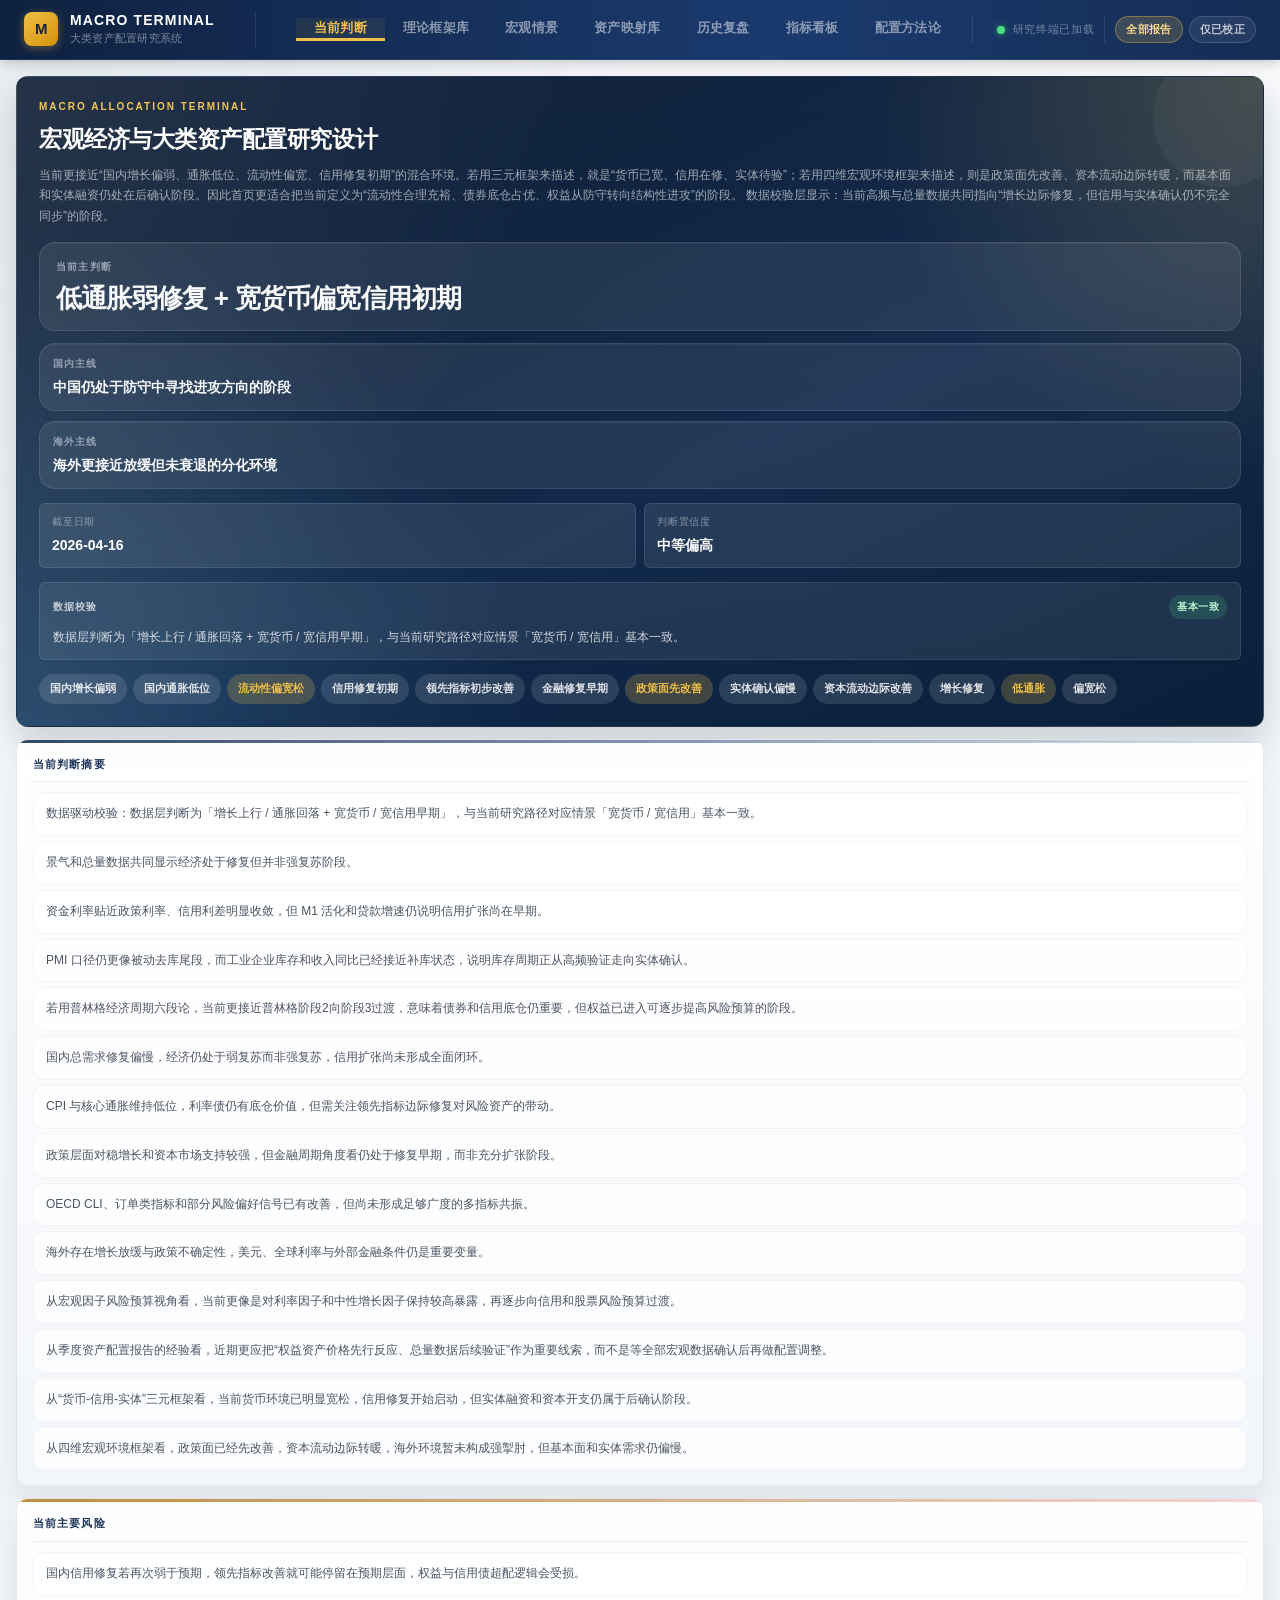
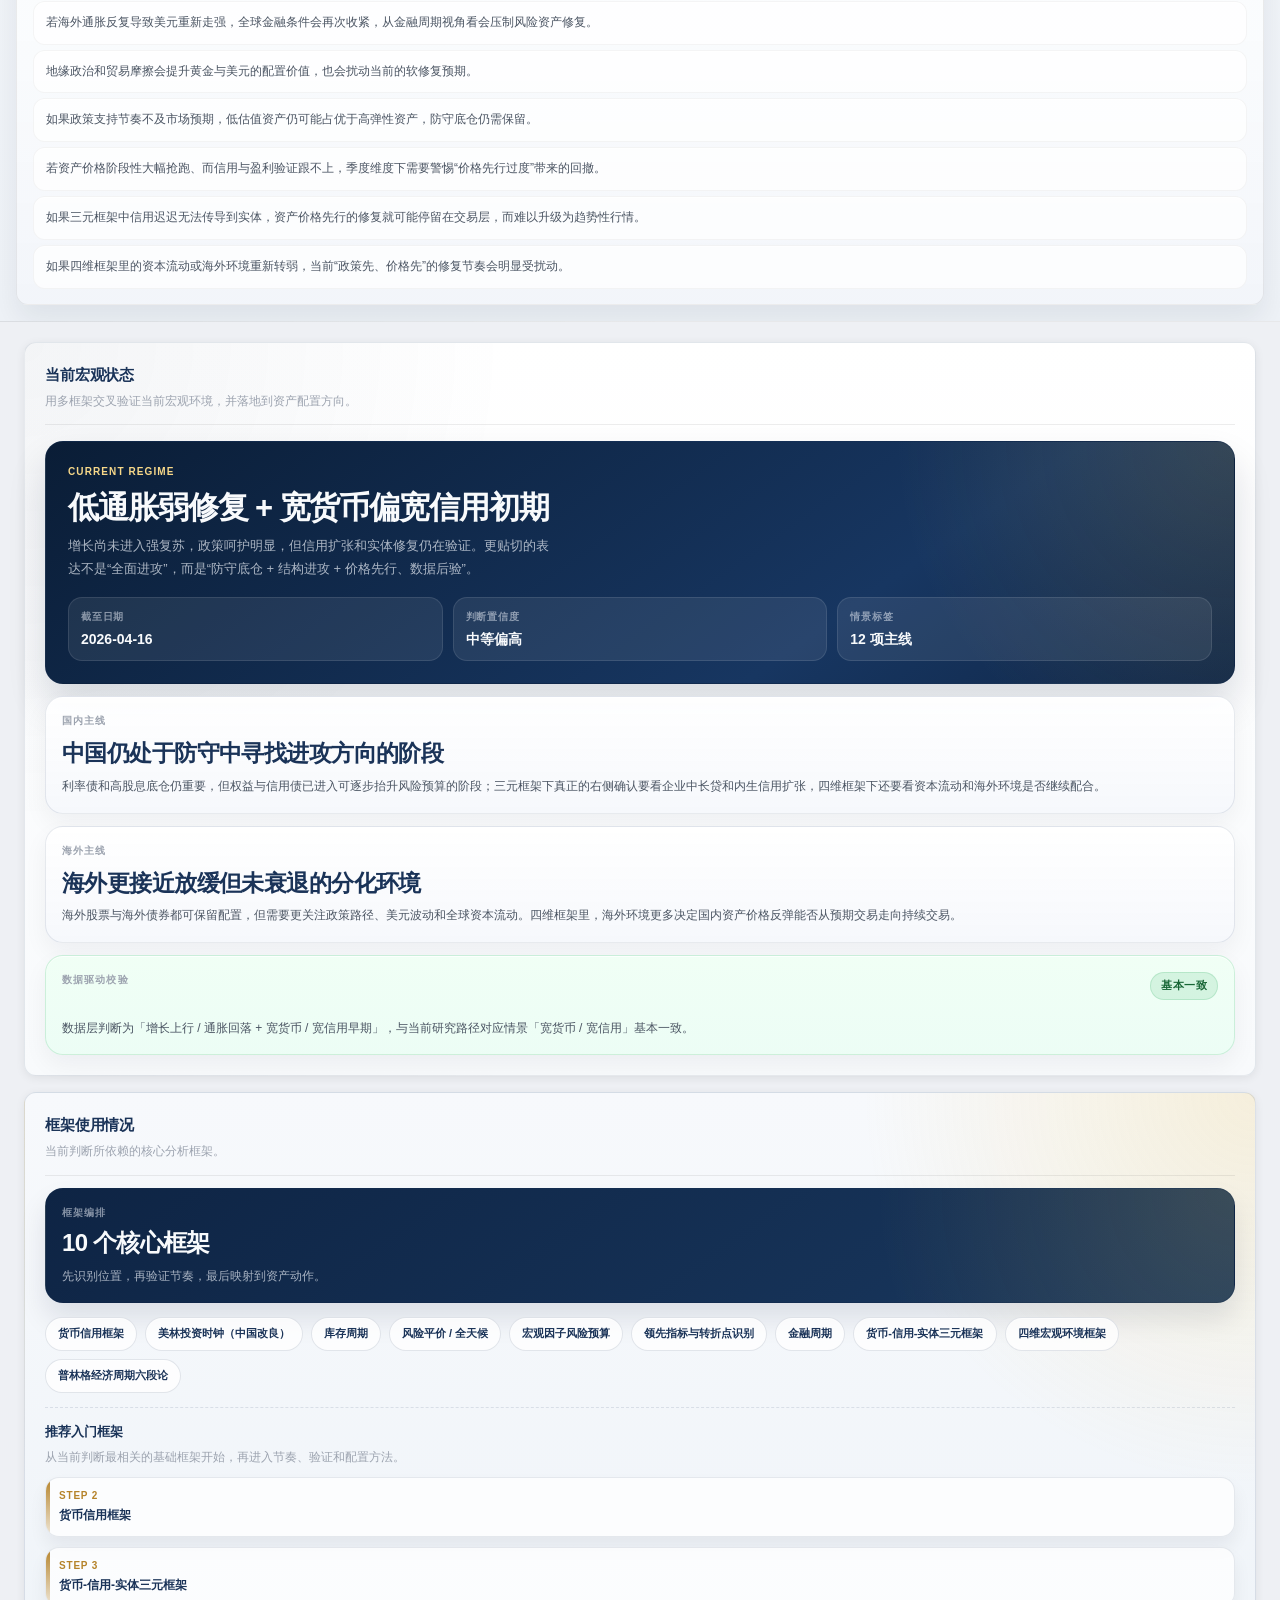
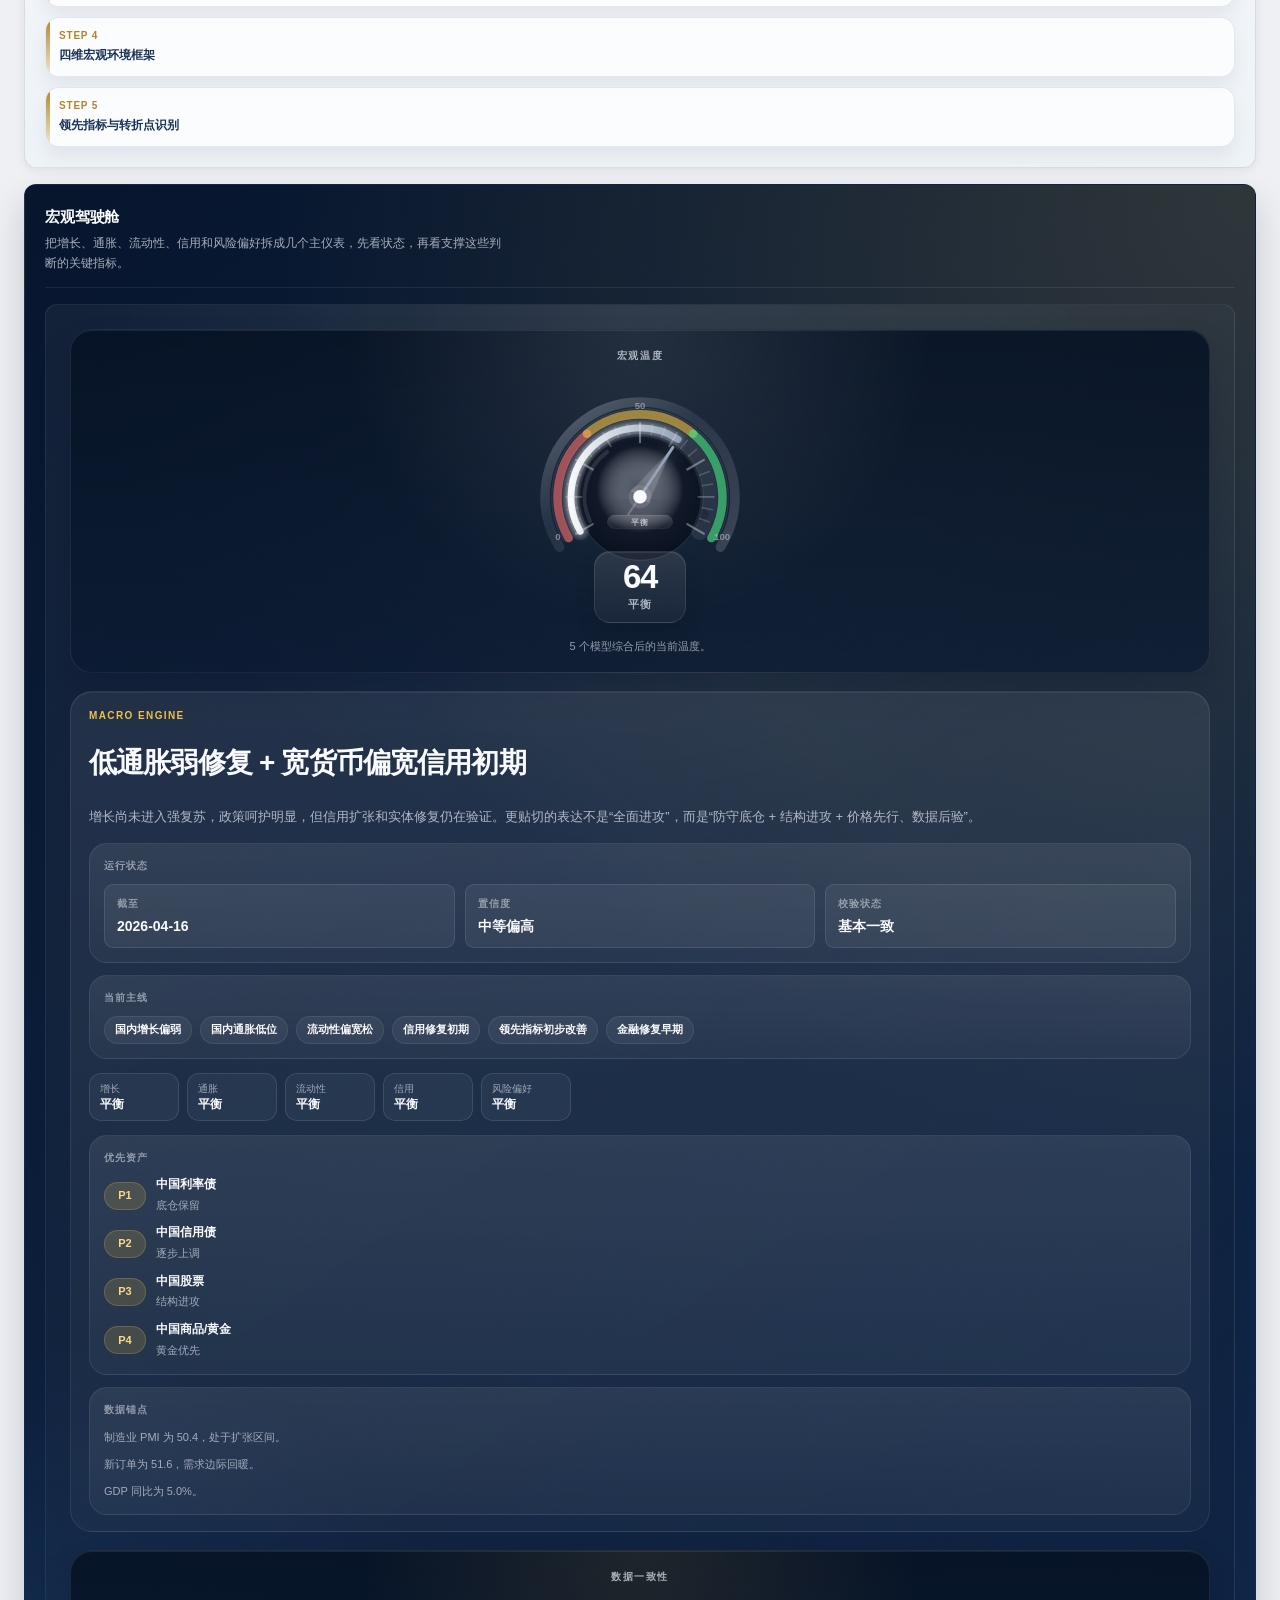
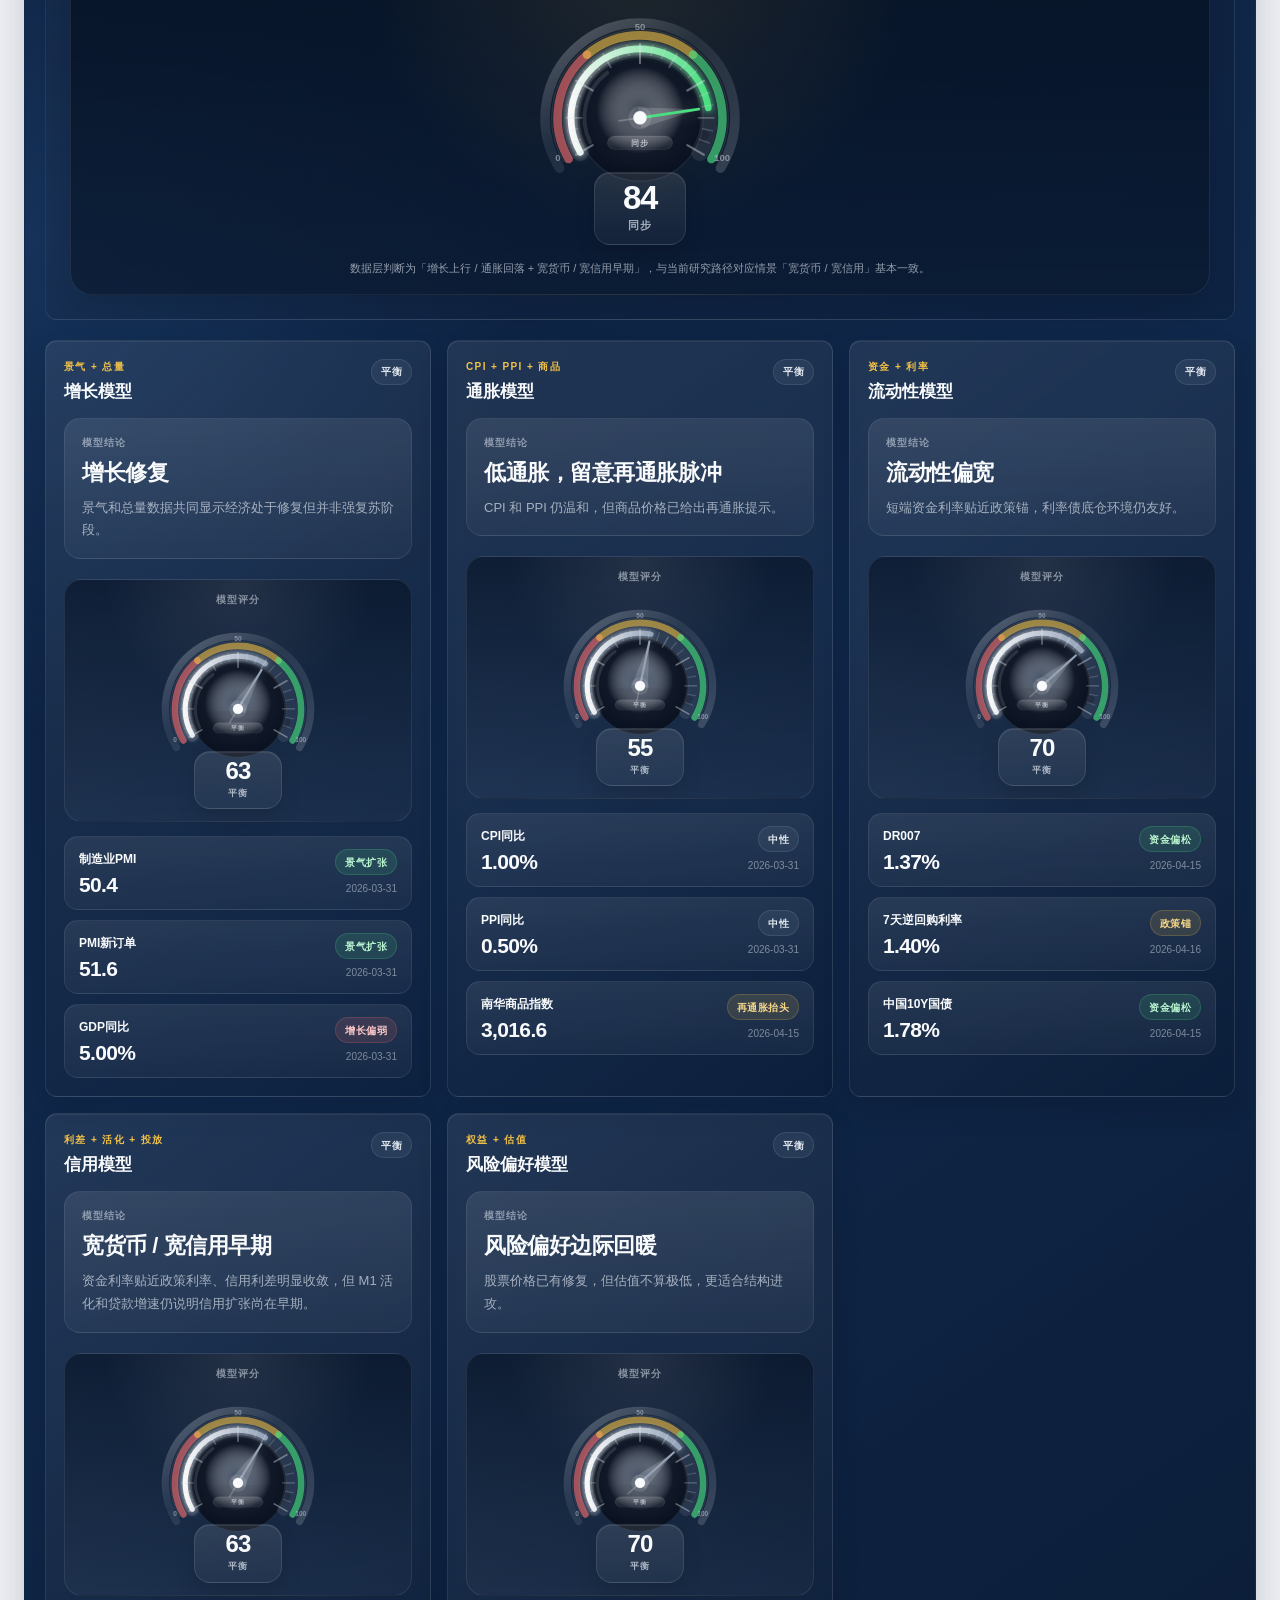
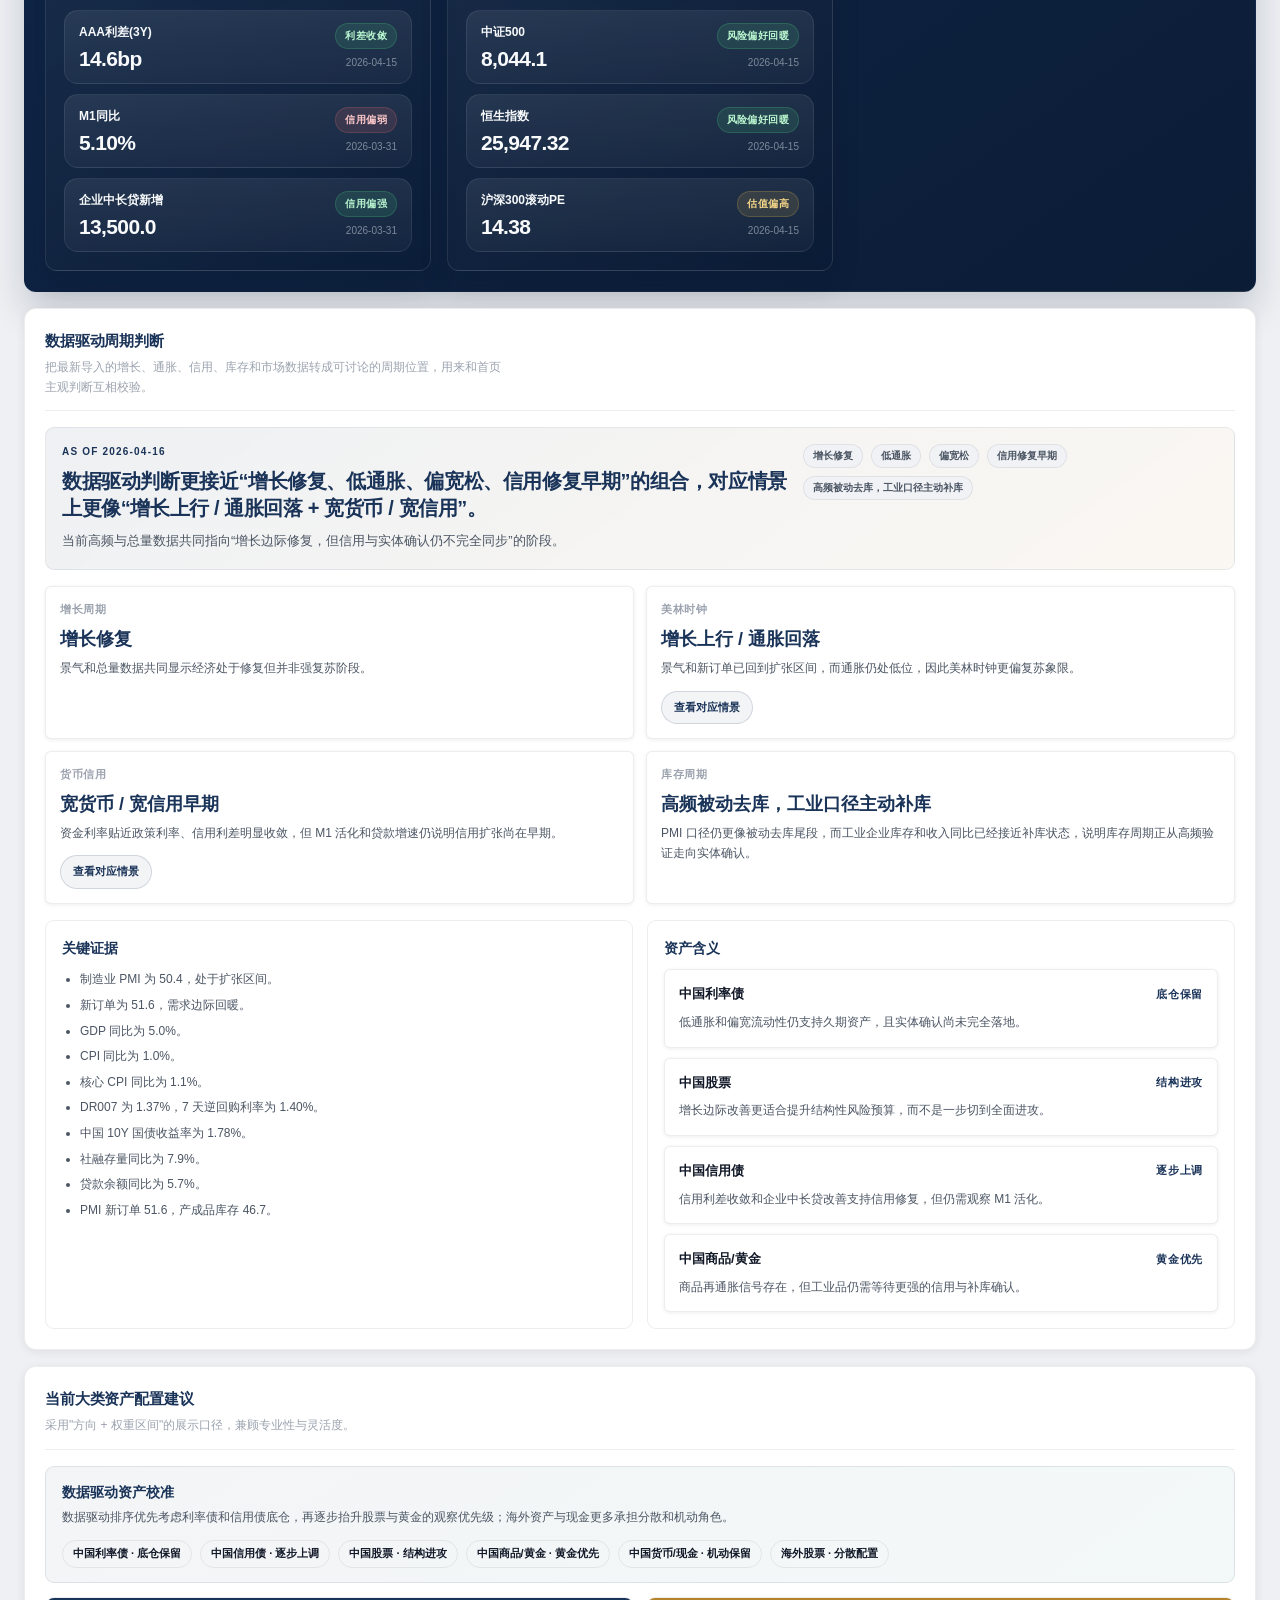
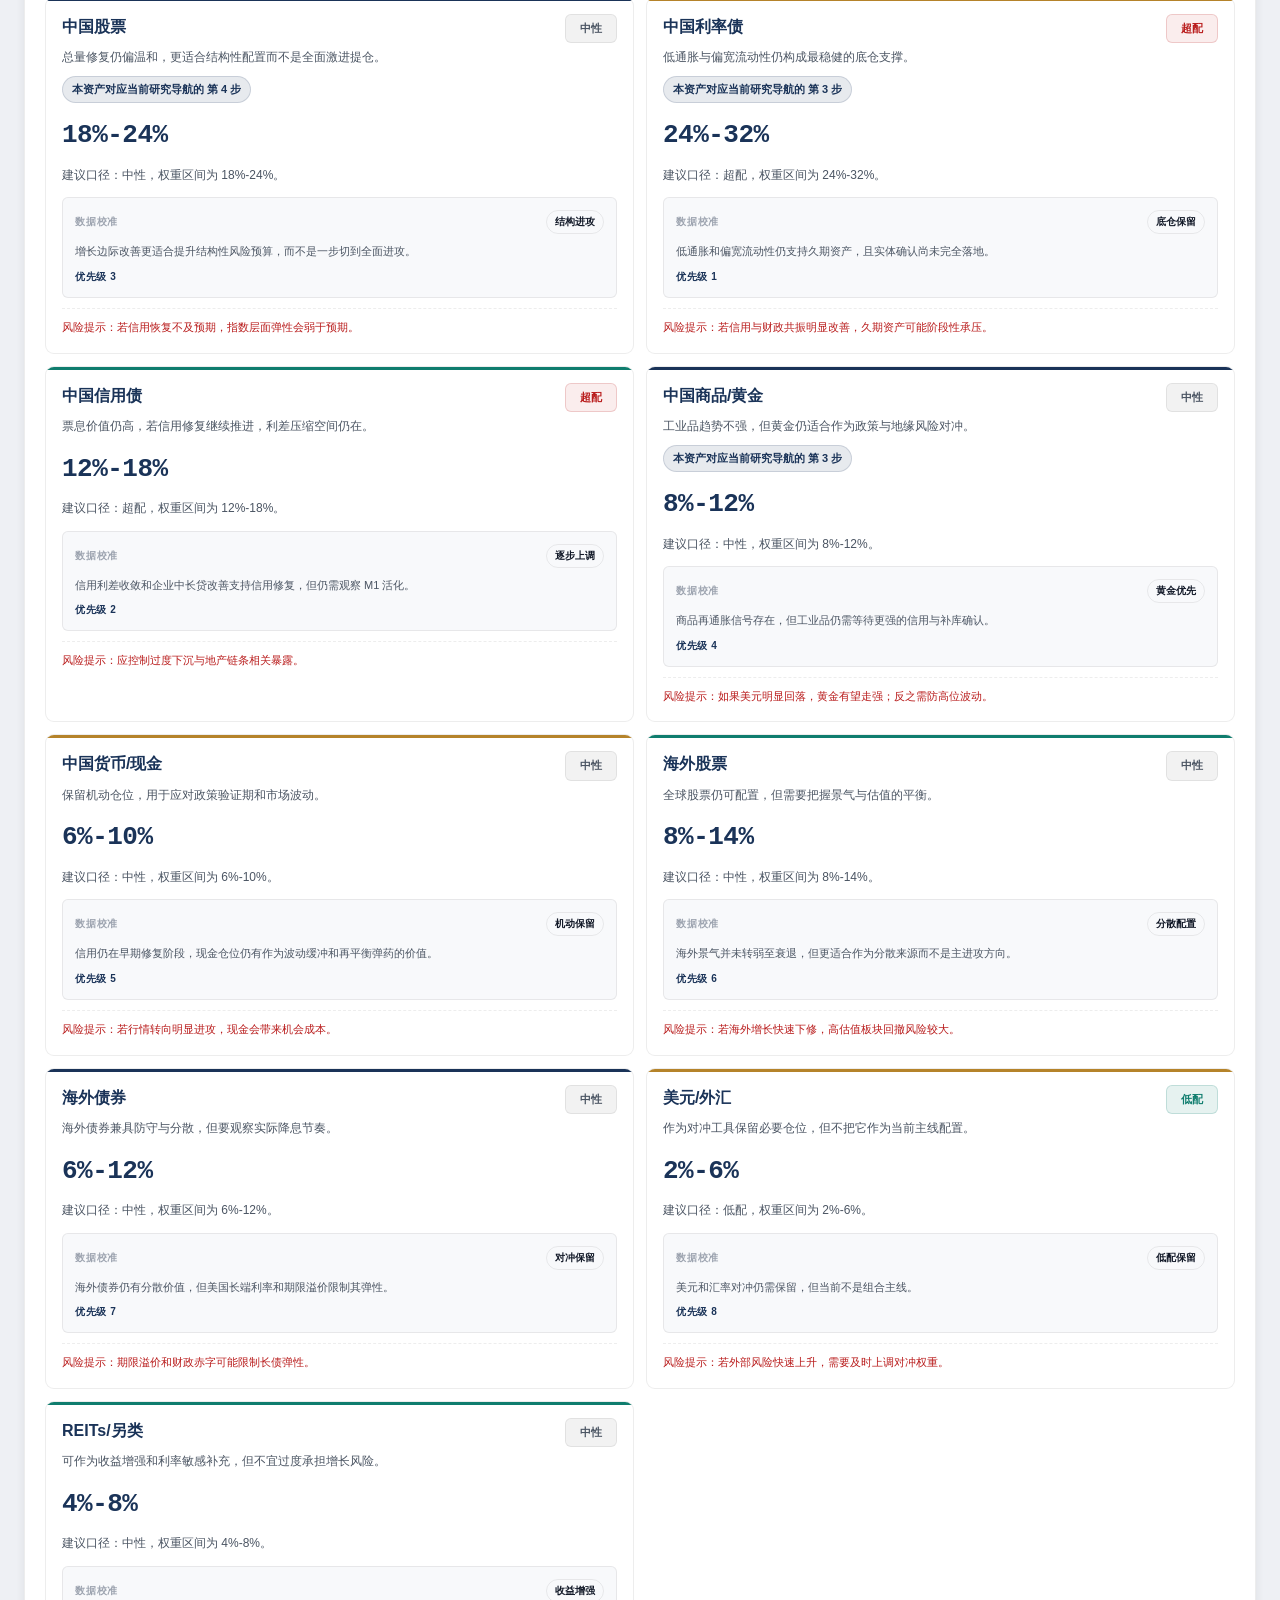
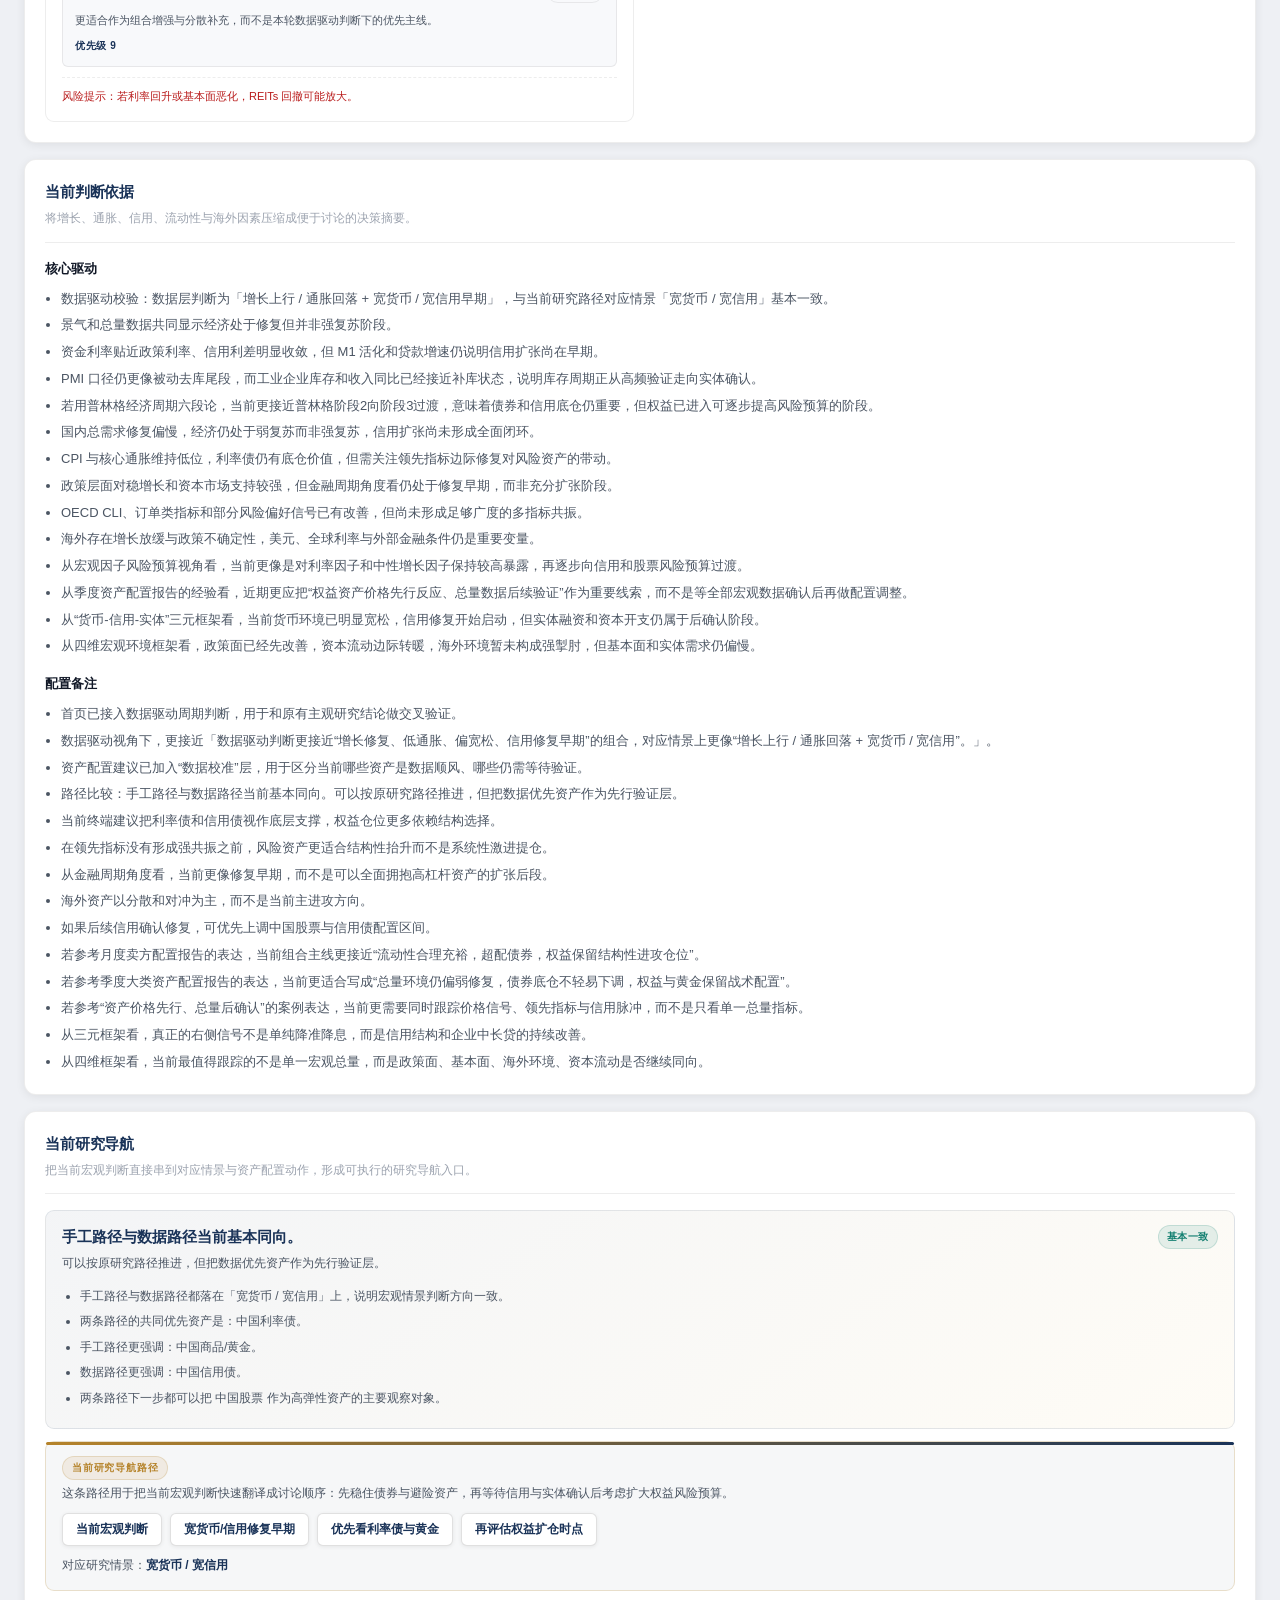
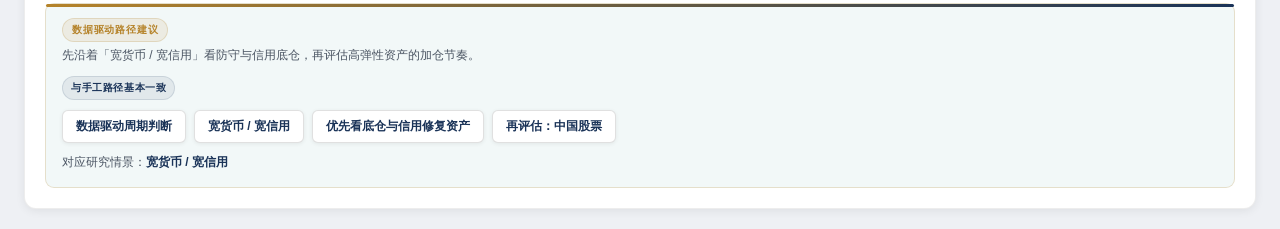
==== commit babc3b46: "Deploy 2026-04-17 11:12:22" ====
--- a/index.html
+++ b/index.html
@@ -31,32 +31,52 @@
 
       <!-- ── SIDEBAR ─────────────────────────────── -->
       <aside class="sidebar">
-        <div class="hero-card">
-          <div class="hero-kicker">Macro Allocation Terminal</div>
-          <h1>宏观经济与大类资产配置研究设计</h1>
-          <p id="hero-summary">用于统一展示宏观框架、历史复盘、当前判断与大类资产配置建议。</p>
-          <div class="hero-meta">
-            <div class="meta-item">
-              <span class="meta-label">截至日期</span>
-              <strong id="hero-date">—</strong>
-            </div>
-            <div class="meta-item">
-              <span class="meta-label">判断置信度</span>
-              <strong id="hero-confidence">—</strong>
-            </div>
-          </div>
-          <div id="hero-validation"></div>
-          <div class="tag-group" id="hero-regimes"></div>
-        </div>
-
-        <div class="side-card">
-          <div class="side-title">当前判断摘要</div>
-          <div id="current-summary-points"></div>
-        </div>
-
-        <div class="side-card">
-          <div class="side-title">当前主要风险</div>
-          <div id="current-risk-points"></div>
+        <div class="sidebar-stack">
+          <div class="hero-card">
+            <div class="hero-kicker">Macro Allocation Terminal</div>
+            <h1>宏观经济与大类资产配置研究设计</h1>
+            <p id="hero-summary">用于统一展示宏观框架、历史复盘、当前判断与大类资产配置建议。</p>
+            <div class="hero-brief-grid">
+              <div class="hero-focus-card">
+                <span class="hero-focus-label">当前主判断</span>
+                <strong id="hero-state">—</strong>
+              </div>
+              <div class="hero-mini-stack">
+                <div class="hero-mini-card">
+                  <span>国内主线</span>
+                  <strong id="hero-domestic">—</strong>
+                </div>
+                <div class="hero-mini-card">
+                  <span>海外主线</span>
+                  <strong id="hero-overseas">—</strong>
+                </div>
+              </div>
+            </div>
+            <div class="hero-meta">
+              <div class="meta-item">
+                <span class="meta-label">截至日期</span>
+                <strong id="hero-date">—</strong>
+              </div>
+              <div class="meta-item">
+                <span class="meta-label">判断置信度</span>
+                <strong id="hero-confidence">—</strong>
+              </div>
+            </div>
+            <div id="hero-validation"></div>
+            <div class="tag-group" id="hero-regimes"></div>
+          </div>
+
+          <div class="sidebar-insight-grid">
+            <div class="side-card side-card-summary">
+              <div class="side-title">当前判断摘要</div>
+              <div id="current-summary-points"></div>
+            </div>
+
+            <div class="side-card side-card-risk">
+              <div class="side-title">当前主要风险</div>
+              <div id="current-risk-points"></div>
+            </div>
+          </div>
         </div>
       </aside>
 
--- a/styles.css
+++ b/styles.css
@@ -240,7 +240,9 @@
 
 /* ── SIDEBAR ────────────────────────────────────────── */
 .sidebar {
-  background: var(--surface);
+  background:
+    radial-gradient(circle at top left, rgba(26,51,88,0.06) 0%, rgba(26,51,88,0) 30%),
+    linear-gradient(180deg, #f8fafc 0%, #eef2f7 100%);
   border-right: 1px solid var(--border);
   padding: 20px 16px;
   min-width: 0;
@@ -255,13 +257,33 @@
 .sidebar::-webkit-scrollbar-track { background: transparent; }
 .sidebar::-webkit-scrollbar-thumb { background: var(--surface-3); border-radius: 4px; }
 
+.sidebar-stack {
+  display: grid;
+  gap: 12px;
+}
+
 /* ── HERO CARD ──────────────────────────────────────── */
 .hero-card {
   border-radius: var(--r-lg);
-  padding: 20px;
-  background: linear-gradient(145deg, var(--navy) 0%, var(--navy-2) 100%);
+  padding: 22px;
+  background:
+    radial-gradient(circle at top right, rgba(240,192,72,0.20) 0%, rgba(240,192,72,0) 28%),
+    radial-gradient(circle at bottom left, rgba(125,211,252,0.18) 0%, rgba(125,211,252,0) 36%),
+    linear-gradient(155deg, #08182f 0%, #10284a 58%, #0a1f3a 100%);
   position: relative;
   overflow: hidden;
+  border: 1px solid rgba(255,255,255,0.08);
+  box-shadow: 0 18px 38px rgba(8,24,47,0.18);
+}
+
+.hero-card::before {
+  content: "";
+  position: absolute;
+  inset: 0;
+  background:
+    linear-gradient(120deg, rgba(255,255,255,0.10) 0%, rgba(255,255,255,0) 38%),
+    linear-gradient(180deg, rgba(255,255,255,0.02) 0%, rgba(255,255,255,0) 100%);
+  pointer-events: none;
 }
 
 .hero-card::after {
@@ -285,11 +307,13 @@
 
 .hero-card h1 {
   margin: 0;
-  font-size: 19px;
+  font-size: 23px;
   font-weight: 800;
   line-height: 1.3;
   letter-spacing: -0.02em;
   color: #fff;
+  position: relative;
+  z-index: 1;
 }
 
 .hero-card p {
@@ -297,6 +321,74 @@
   font-size: 12px;
   color: rgba(255,255,255,0.6);
   line-height: 1.7;
+  position: relative;
+  z-index: 1;
+}
+
+.hero-brief-grid {
+  position: relative;
+  z-index: 1;
+  display: grid;
+  grid-template-columns: minmax(0,1.35fr) minmax(0,1fr);
+  gap: 12px;
+  margin-top: 16px;
+}
+
+.hero-focus-card,
+.hero-mini-card {
+  border-radius: 16px;
+  border: 1px solid rgba(255,255,255,0.10);
+  background: rgba(255,255,255,0.08);
+  box-shadow: inset 0 1px 0 rgba(255,255,255,0.05);
+}
+
+.hero-focus-card {
+  display: grid;
+  align-content: start;
+  gap: 8px;
+  padding: 16px;
+}
+
+.hero-focus-label {
+  color: rgba(226,232,240,0.60);
+  font-size: 10px;
+  font-weight: 800;
+  letter-spacing: 0.12em;
+  text-transform: uppercase;
+}
+
+.hero-focus-card strong {
+  color: #f8fafc;
+  font-size: 26px;
+  line-height: 1.2;
+  font-weight: 800;
+  letter-spacing: -0.03em;
+}
+
+.hero-mini-stack {
+  display: grid;
+  gap: 10px;
+}
+
+.hero-mini-card {
+  display: grid;
+  gap: 5px;
+  padding: 12px 13px;
+}
+
+.hero-mini-card span {
+  color: rgba(226,232,240,0.56);
+  font-size: 10px;
+  font-weight: 700;
+  letter-spacing: 0.10em;
+  text-transform: uppercase;
+}
+
+.hero-mini-card strong {
+  color: #f8fafc;
+  font-size: 14px;
+  line-height: 1.5;
+  font-weight: 700;
 }
 
 .hero-validation-card {
@@ -305,6 +397,8 @@
   border-radius: var(--r-sm);
   background: rgba(255,255,255,0.08);
   border: 1px solid rgba(255,255,255,0.10);
+  position: relative;
+  z-index: 1;
 }
 
 .hero-validation-top {
@@ -343,6 +437,11 @@
   color: #f7d889;
 }
 
+.hero-validation-status.is-pressured {
+  background: rgba(248,113,113,0.16);
+  color: #fecaca;
+}
+
 .hero-validation-text {
   margin-top: 8px;
   color: rgba(255,255,255,0.80);
@@ -355,6 +454,8 @@
   grid-template-columns: repeat(2, minmax(0,1fr));
   gap: 8px;
   margin-top: 14px;
+  position: relative;
+  z-index: 1;
 }
 
 .meta-item {
@@ -384,6 +485,8 @@
   flex-wrap: wrap;
   gap: 6px;
   margin-top: 14px;
+  position: relative;
+  z-index: 1;
 }
 
 .tag {
@@ -401,13 +504,38 @@
 .tag.green { background: rgba(255,255,255,0.12); color: rgba(255,255,255,0.85); }
 
 /* ── SIDE CARDS ─────────────────────────────────────── */
+.sidebar-insight-grid {
+  display: grid;
+  gap: 12px;
+}
+
 .side-card {
-  margin-top: 10px;
   border-radius: var(--r-lg);
-  padding: 14px 15px;
-  background: var(--surface);
+  padding: 16px 16px 15px;
+  background:
+    linear-gradient(180deg, rgba(255,255,255,0.92) 0%, rgba(242,245,250,0.96) 100%);
   border: 1px solid var(--border);
-  box-shadow: var(--shadow-xs);
+  box-shadow: 0 16px 30px rgba(15,23,42,0.07);
+  position: relative;
+  overflow: hidden;
+}
+
+.side-card::before {
+  content: "";
+  position: absolute;
+  top: 0;
+  left: 0;
+  width: 100%;
+  height: 3px;
+  background: linear-gradient(90deg, rgba(26,51,88,0.85) 0%, rgba(26,51,88,0.15) 100%);
+}
+
+.side-card-summary::before {
+  background: linear-gradient(90deg, rgba(26,51,88,0.90) 0%, rgba(29,95,168,0.18) 100%);
+}
+
+.side-card-risk::before {
+  background: linear-gradient(90deg, rgba(181,131,42,0.90) 0%, rgba(185,28,28,0.18) 100%);
 }
 
 .side-title {
@@ -424,13 +552,14 @@
 .point-list { display: grid; gap: 5px; }
 
 .point-item {
-  padding: 9px 11px;
-  border-radius: var(--r-sm);
-  background: var(--surface-2);
+  padding: 11px 12px;
+  border-radius: 12px;
+  background: rgba(255,255,255,0.72);
   border: 1px solid var(--border-soft);
   font-size: 12px;
   color: var(--ink-dim);
   line-height: 1.65;
+  box-shadow: inset 0 1px 0 rgba(255,255,255,0.6);
 }
 
 /* ── MAIN CONTENT ───────────────────────────────────── */
@@ -487,12 +616,26 @@
 /* ── GRIDS ──────────────────────────────────────────── */
 .overview-grid {
   display: grid;
-  grid-template-columns: minmax(0,1.4fr) minmax(0,1fr);
+  grid-template-columns: minmax(0,1.55fr) minmax(320px,0.95fr);
   gap: 16px;
   margin-bottom: 16px;
 }
 .overview-main,
 .overview-side { margin-bottom: 0; }
+
+.overview-main {
+  background:
+    radial-gradient(circle at top left, rgba(26,51,88,0.05) 0%, rgba(26,51,88,0) 34%),
+    linear-gradient(180deg, #ffffff 0%, #f8fafc 100%);
+  border-color: rgba(26,51,88,0.10);
+}
+
+.overview-side {
+  background:
+    radial-gradient(circle at top right, rgba(240,192,72,0.18) 0%, rgba(240,192,72,0) 28%),
+    linear-gradient(180deg, #f7f9fc 0%, #eef3f8 100%);
+  border-color: rgba(26,51,88,0.12);
+}
 
 .panel-grid.two-col {
   display: grid;
@@ -515,52 +658,176 @@
 
 /* ── SUMMARY CARDS ──────────────────────────────────── */
 .summary-grid {
-  display: grid;
-  grid-template-columns: repeat(3,minmax(0,1fr));
+  display: block;
+}
+
+.overview-state-grid {
+  display: grid;
+  grid-template-columns: repeat(2, minmax(0,1fr));
   gap: 12px;
 }
 
-.summary-card {
-  border-radius: var(--r-md);
-  border: 1px solid var(--border);
-  background: var(--surface-2);
+.overview-state-card {
+  border-radius: 18px;
+  border: 1px solid rgba(26,51,88,0.10);
+  background:
+    linear-gradient(180deg, rgba(255,255,255,0.94) 0%, rgba(246,248,252,0.98) 100%);
   padding: 16px;
-  position: relative;
-  overflow: hidden;
-}
-
-.summary-card::before {
-  content: "";
-  position: absolute;
-  top: 0; left: 0;
-  width: 100%; height: 3px;
-}
-.summary-card:nth-child(1)::before { background: var(--navy); }
-.summary-card:nth-child(2)::before { background: var(--gold); }
-.summary-card:nth-child(3)::before { background: var(--teal); }
-
-.summary-label {
-  font-size: 10px;
-  font-weight: 700;
-  letter-spacing: 0.10em;
+  box-shadow:
+    inset 0 1px 0 rgba(255,255,255,0.72),
+    0 10px 24px rgba(15,23,42,0.05);
+  min-width: 0;
+}
+
+.overview-state-card.is-hero {
+  grid-column: 1 / -1;
+  padding: 22px;
+  background:
+    radial-gradient(circle at top right, rgba(240,192,72,0.15) 0%, rgba(240,192,72,0) 28%),
+    linear-gradient(145deg, #0a1d36 0%, #173661 68%, #10284a 100%);
+  border-color: rgba(16,40,74,0.38);
+  box-shadow: 0 22px 38px rgba(8,24,47,0.14);
+}
+
+.overview-state-eyebrow,
+.overview-state-label {
+  color: var(--ink-faint);
+  font-size: 10px;
+  font-weight: 800;
+  letter-spacing: 0.11em;
   text-transform: uppercase;
-  color: var(--ink-faint);
-}
-
-.summary-value {
+}
+
+.overview-state-eyebrow {
+  color: #f7d889;
+}
+
+.overview-state-card.is-hero h3 {
+  margin: 10px 0 0;
+  color: #f8fafc;
+  font-size: 31px;
+  line-height: 1.15;
+  font-weight: 800;
+  letter-spacing: -0.035em;
+}
+
+.overview-state-copy {
   margin-top: 8px;
-  font-size: 19px;
-  font-weight: 800;
-  color: var(--navy);
+  color: rgba(226,232,240,0.74);
+  font-size: 13px;
+  line-height: 1.8;
+  max-width: 68ch;
+}
+
+.overview-state-meta {
+  margin-top: 16px;
+  display: grid;
+  grid-template-columns: repeat(3, minmax(0,1fr));
+  gap: 10px;
+}
+
+.overview-state-meta-item {
+  padding: 11px 12px;
+  border-radius: 14px;
+  background: rgba(255,255,255,0.08);
+  border: 1px solid rgba(255,255,255,0.10);
+}
+
+.overview-state-meta-item span {
+  display: block;
+  color: rgba(226,232,240,0.56);
+  font-size: 10px;
+  font-weight: 700;
+  letter-spacing: 0.08em;
+  text-transform: uppercase;
+}
+
+.overview-state-meta-item strong {
+  display: block;
+  margin-top: 5px;
+  color: #f8fafc;
+  font-size: 14px;
+  line-height: 1.4;
+}
+
+.overview-state-value {
+  margin-top: 10px;
+  color: var(--navy);
+  font-size: 23px;
   line-height: 1.25;
-  letter-spacing: -0.02em;
-}
-
-.summary-note {
+  font-weight: 800;
+  letter-spacing: -0.025em;
+}
+
+.overview-state-note {
   margin-top: 8px;
-  color: var(--ink-faint);
+  color: var(--ink-dim);
+  font-size: 12px;
+  line-height: 1.7;
+}
+
+.overview-state-topline {
+  display: flex;
+  justify-content: space-between;
+  gap: 12px;
+  align-items: flex-start;
+}
+
+.overview-state-card.is-validation {
+  grid-column: 1 / -1;
+  display: grid;
+  gap: 10px;
+}
+
+.overview-state-card.is-validation.is-supportive {
+  background: linear-gradient(180deg, rgba(240,255,245,0.98) 0%, rgba(236,253,245,0.98) 100%);
+  border-color: rgba(22,163,74,0.16);
+}
+
+.overview-state-card.is-validation.is-watch {
+  background: linear-gradient(180deg, rgba(255,251,235,0.98) 0%, rgba(255,247,237,0.98) 100%);
+  border-color: rgba(217,119,6,0.16);
+}
+
+.overview-state-card.is-validation.is-pressured {
+  background: linear-gradient(180deg, rgba(254,242,242,0.98) 0%, rgba(255,247,237,0.98) 100%);
+  border-color: rgba(220,38,38,0.16);
+}
+
+.overview-state-badge {
+  display: inline-flex;
+  align-items: center;
+  min-height: 28px;
+  padding: 0 10px;
+  border-radius: 999px;
+  border: 1px solid transparent;
   font-size: 11px;
-  line-height: 1.6;
+  font-weight: 800;
+  letter-spacing: 0.04em;
+}
+
+.overview-state-badge.is-supportive {
+  color: #166534;
+  background: rgba(22,163,74,0.12);
+  border-color: rgba(22,163,74,0.16);
+}
+
+.overview-state-badge.is-watch {
+  color: #b45309;
+  background: rgba(245,158,11,0.12);
+  border-color: rgba(245,158,11,0.16);
+}
+
+.overview-state-badge.is-pressured {
+  color: #b91c1c;
+  background: rgba(239,68,68,0.12);
+  border-color: rgba(239,68,68,0.16);
+}
+
+.overview-state-badge.is-neutral {
+  color: var(--ink-dim);
+  background: rgba(148,163,184,0.12);
+  border-color: rgba(148,163,184,0.16);
 }
 
 /* ── OVERVIEW COCKPIT ─────────────────────────────── */
@@ -1235,22 +1502,71 @@
   gap: 6px;
 }
 
+.overview-framework-shell {
+  display: grid;
+  gap: 14px;
+}
+
+.overview-framework-stat {
+  padding: 16px;
+  border-radius: 18px;
+  background:
+    radial-gradient(circle at top right, rgba(240,192,72,0.16) 0%, rgba(240,192,72,0) 30%),
+    linear-gradient(145deg, #0e2444 0%, #19385f 100%);
+  border: 1px solid rgba(16,40,74,0.26);
+  box-shadow: 0 16px 28px rgba(8,24,47,0.10);
+}
+
+.overview-framework-stat span {
+  display: block;
+  color: rgba(226,232,240,0.56);
+  font-size: 10px;
+  font-weight: 800;
+  letter-spacing: 0.10em;
+  text-transform: uppercase;
+}
+
+.overview-framework-stat strong {
+  display: block;
+  margin-top: 8px;
+  color: #f8fafc;
+  font-size: 24px;
+  line-height: 1.2;
+  font-weight: 800;
+  letter-spacing: -0.03em;
+}
+
+.overview-framework-stat p {
+  margin: 8px 0 0;
+  color: rgba(226,232,240,0.72);
+  font-size: 12px;
+  line-height: 1.7;
+}
+
+.overview-framework-cloud {
+  display: flex;
+  flex-wrap: wrap;
+  gap: 8px;
+}
+
 .pill {
   display: inline-flex;
   align-items: center;
-  padding: 5px 11px;
+  min-height: 34px;
+  padding: 0 12px;
   border-radius: 999px;
   font-size: 11px;
-  font-weight: 600;
-  border: 1px solid var(--border-mid);
-  background: var(--surface-2);
-  color: var(--navy);
+  font-weight: 700;
+  border: 1px solid rgba(26,51,88,0.12);
+  background: rgba(255,255,255,0.78);
+  color: var(--navy);
+  box-shadow: inset 0 1px 0 rgba(255,255,255,0.55);
 }
 
 .framework-reading-intro-card {
   margin-top: 14px;
   padding-top: 14px;
-  border-top: 1px dashed var(--border);
+  border-top: 1px dashed rgba(26,51,88,0.12);
 }
 
 .framework-reading-intro-head h3 {
@@ -1270,25 +1586,35 @@
 .framework-reading-intro-list {
   margin-top: 10px;
   display: grid;
-  gap: 8px;
+  gap: 10px;
 }
 
 .framework-reading-intro-item {
   appearance: none;
-  border: 1px solid var(--border);
-  background: var(--surface-2);
-  border-radius: var(--r-sm);
-  padding: 10px 11px;
-  display: grid;
-  gap: 3px;
+  border: 1px solid rgba(26,51,88,0.10);
+  background: rgba(255,255,255,0.75);
+  border-radius: 14px;
+  padding: 12px 13px;
+  display: grid;
+  gap: 5px;
   text-align: left;
   cursor: pointer;
-  box-shadow: var(--shadow-xs);
+  box-shadow: 0 10px 18px rgba(15,23,42,0.06);
+  position: relative;
+  overflow: hidden;
 }
 
 .framework-reading-intro-item:hover {
-  border-color: var(--navy);
-  box-shadow: var(--shadow-sm);
+  border-color: rgba(26,51,88,0.26);
+  box-shadow: 0 14px 24px rgba(15,23,42,0.09);
+}
+
+.framework-reading-intro-item::before {
+  content: "";
+  position: absolute;
+  inset: 0 auto 0 0;
+  width: 4px;
+  background: linear-gradient(180deg, var(--gold) 0%, rgba(181,131,42,0.18) 100%);
 }
 
 .framework-reading-intro-title {
@@ -3444,6 +3770,11 @@
   .overview-model-body,
   .overview-cockpit-bridge-grid,
   .overview-cockpit-strip-grid { grid-template-columns: 1fr; }
+  .sidebar-insight-grid,
+  .hero-brief-grid,
+  .overview-state-grid { grid-template-columns: 1fr; }
+  .overview-state-card.is-hero,
+  .overview-state-card.is-validation { grid-column: auto; }
 }
 
 @media (max-width: 860px) {
@@ -3515,8 +3846,12 @@
   .data-driven-hero { grid-template-columns: 1fr; }
   .macro-signal-grid { grid-template-columns: 1fr; }
   .hero-meta,
+  .hero-mini-stack,
+  .sidebar-insight-grid,
   .asset-row,
-  .asset-library-section.split { grid-template-columns: 1fr; }
+  .asset-library-section.split,
+  .overview-state-meta,
+  .hero-brief-grid { grid-template-columns: 1fr; }
   .overview-cockpit-meta,
   .overview-cockpit-model-grid,
   .overview-cockpit-hero { grid-template-columns: 1fr; }
@@ -3541,6 +3876,10 @@
   .overview-cluster-gauge-card { padding-inline: 18px; }
   .overview-cockpit-copy { padding: 16px; }
   .framework-reading-sep { display: none; }
+  .overview-state-topline { flex-direction: column; align-items: flex-start; }
+  .hero-focus-card strong,
+  .overview-state-card.is-hero h3,
+  .overview-framework-stat strong { font-size: 22px; }
 }
 
 @media (max-width: 620px) {
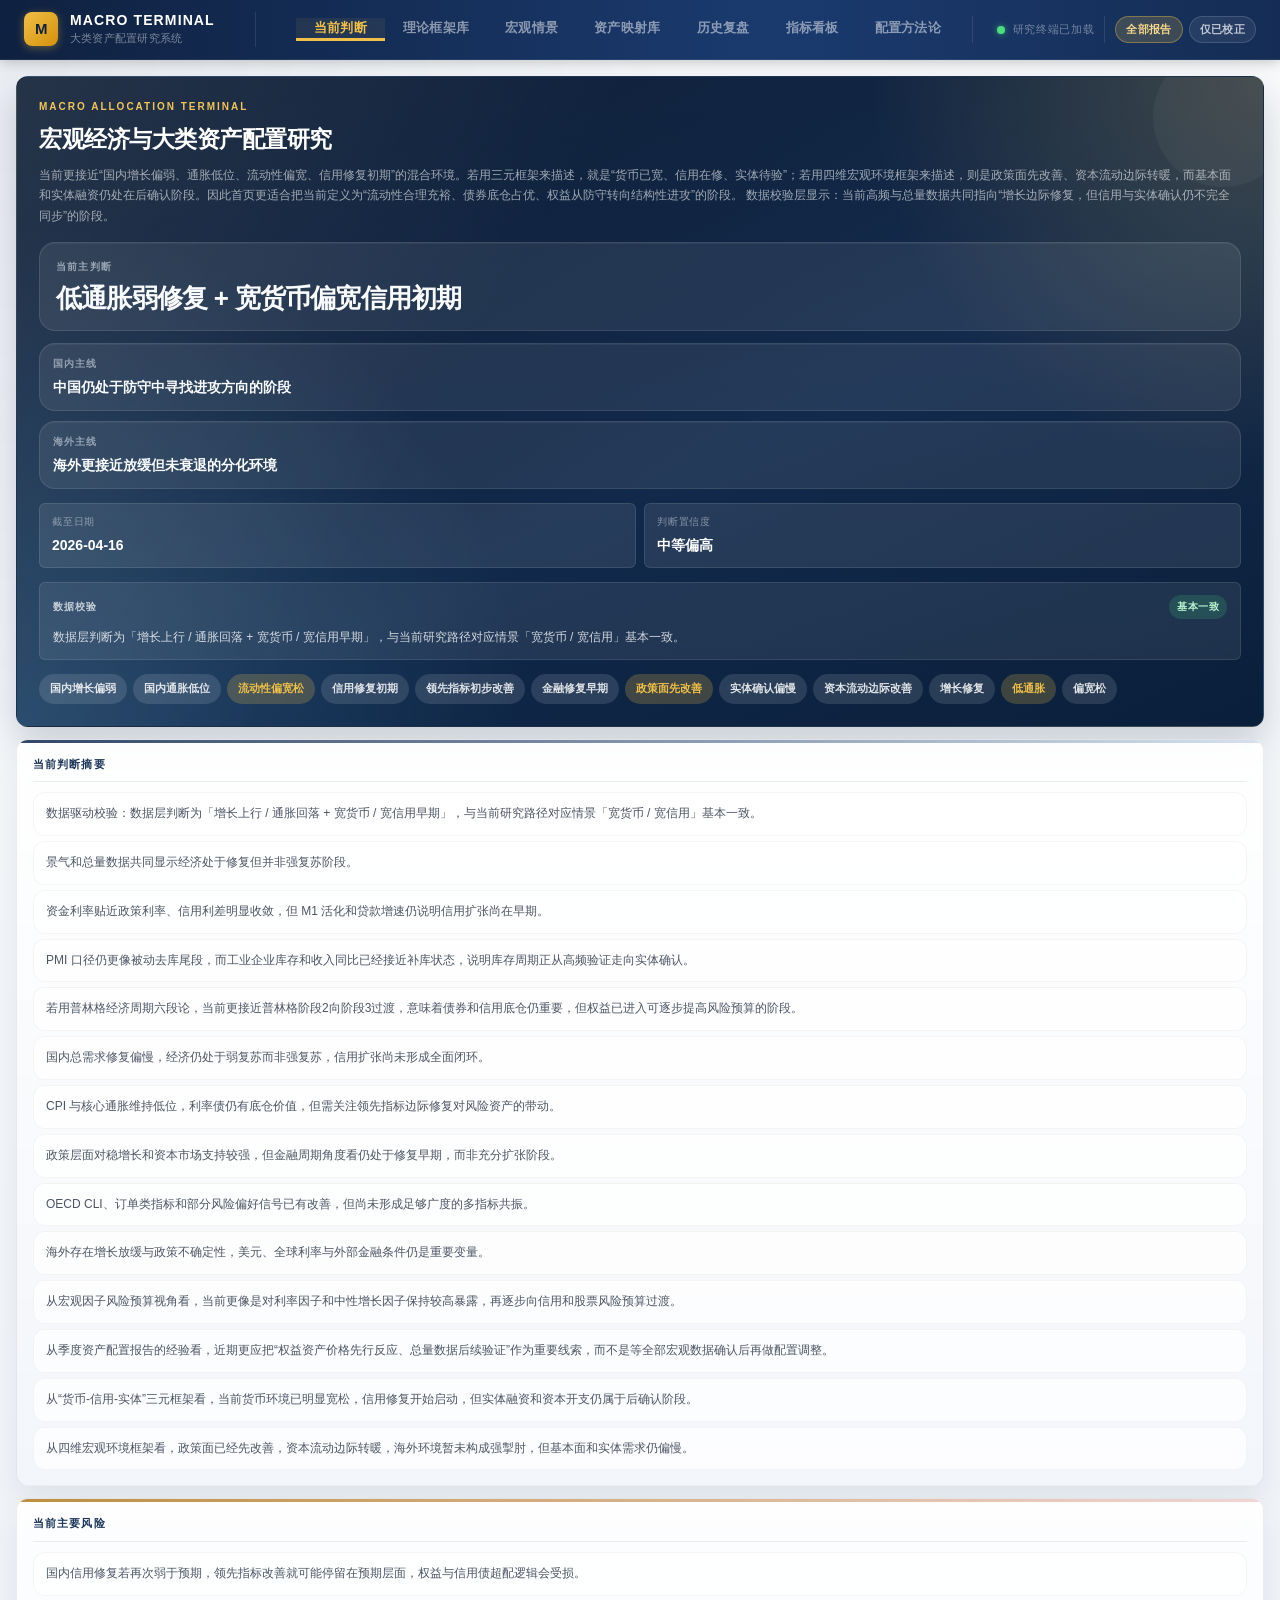
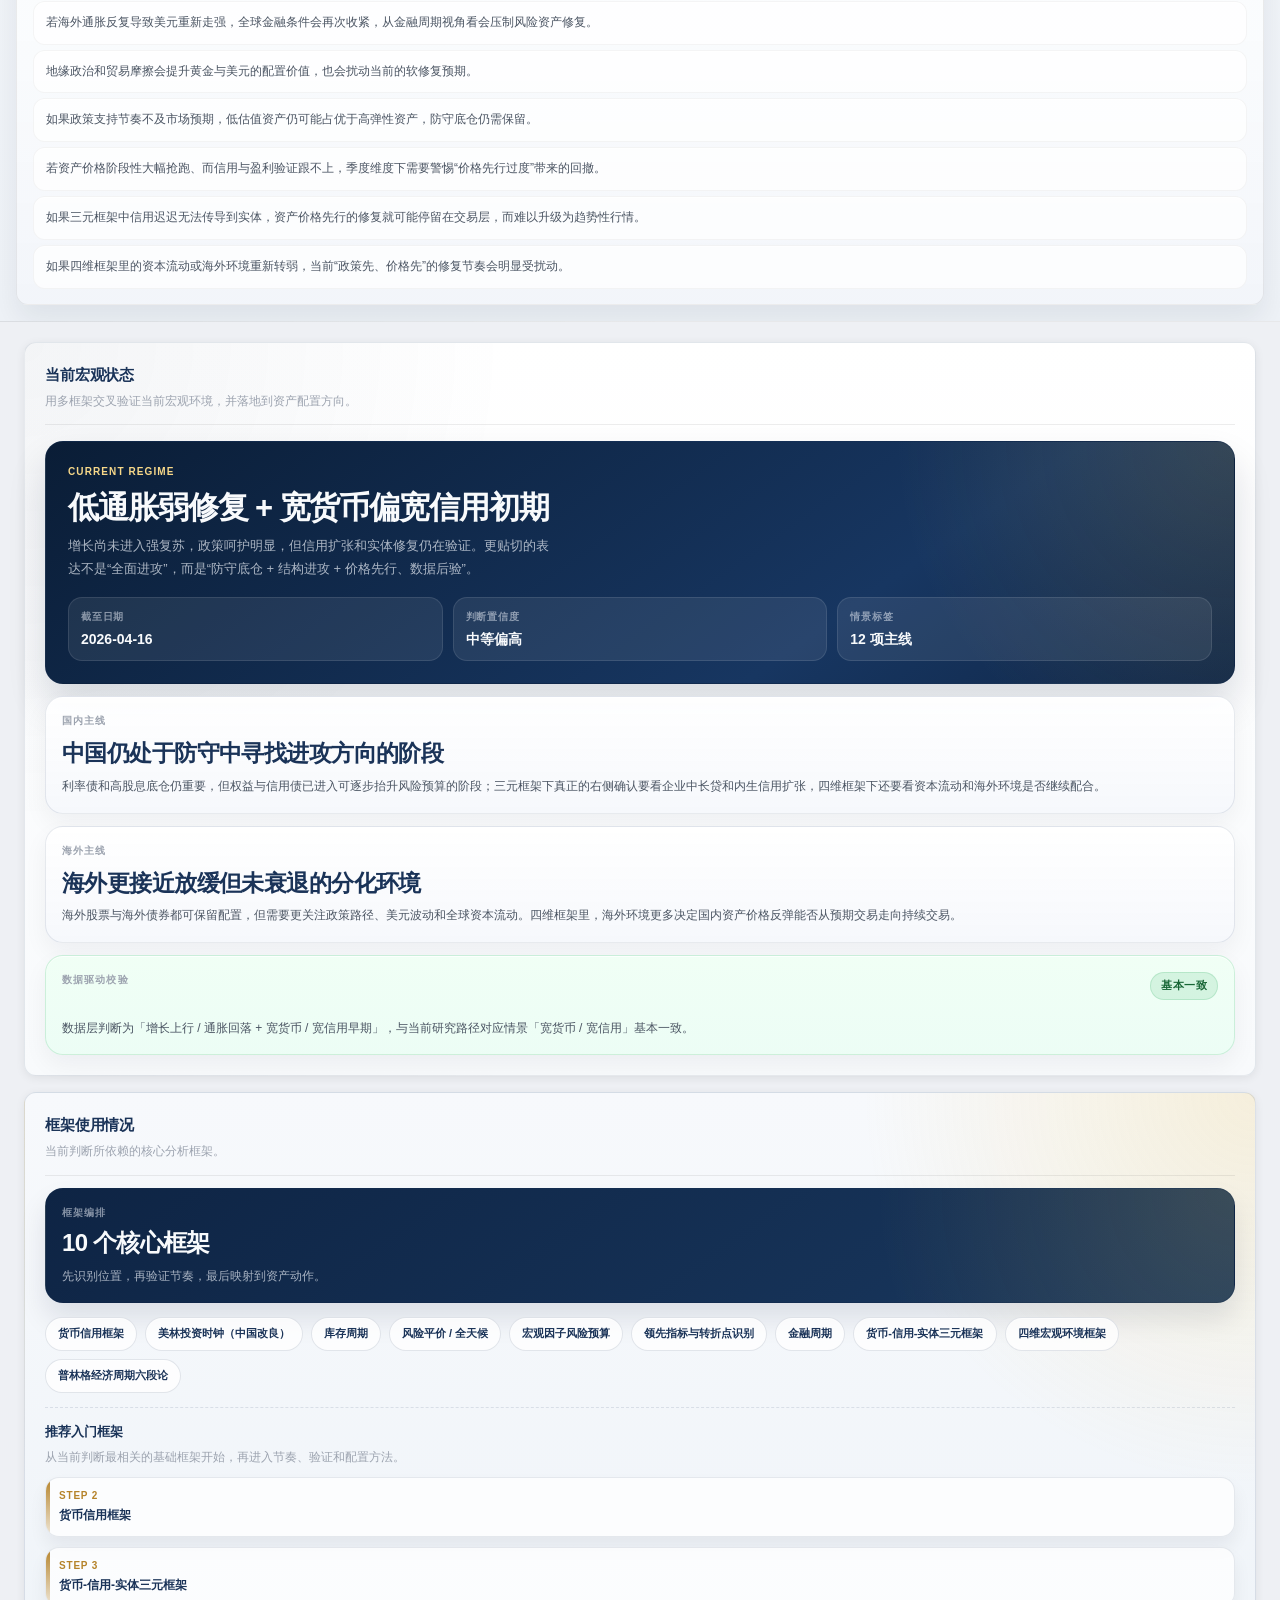
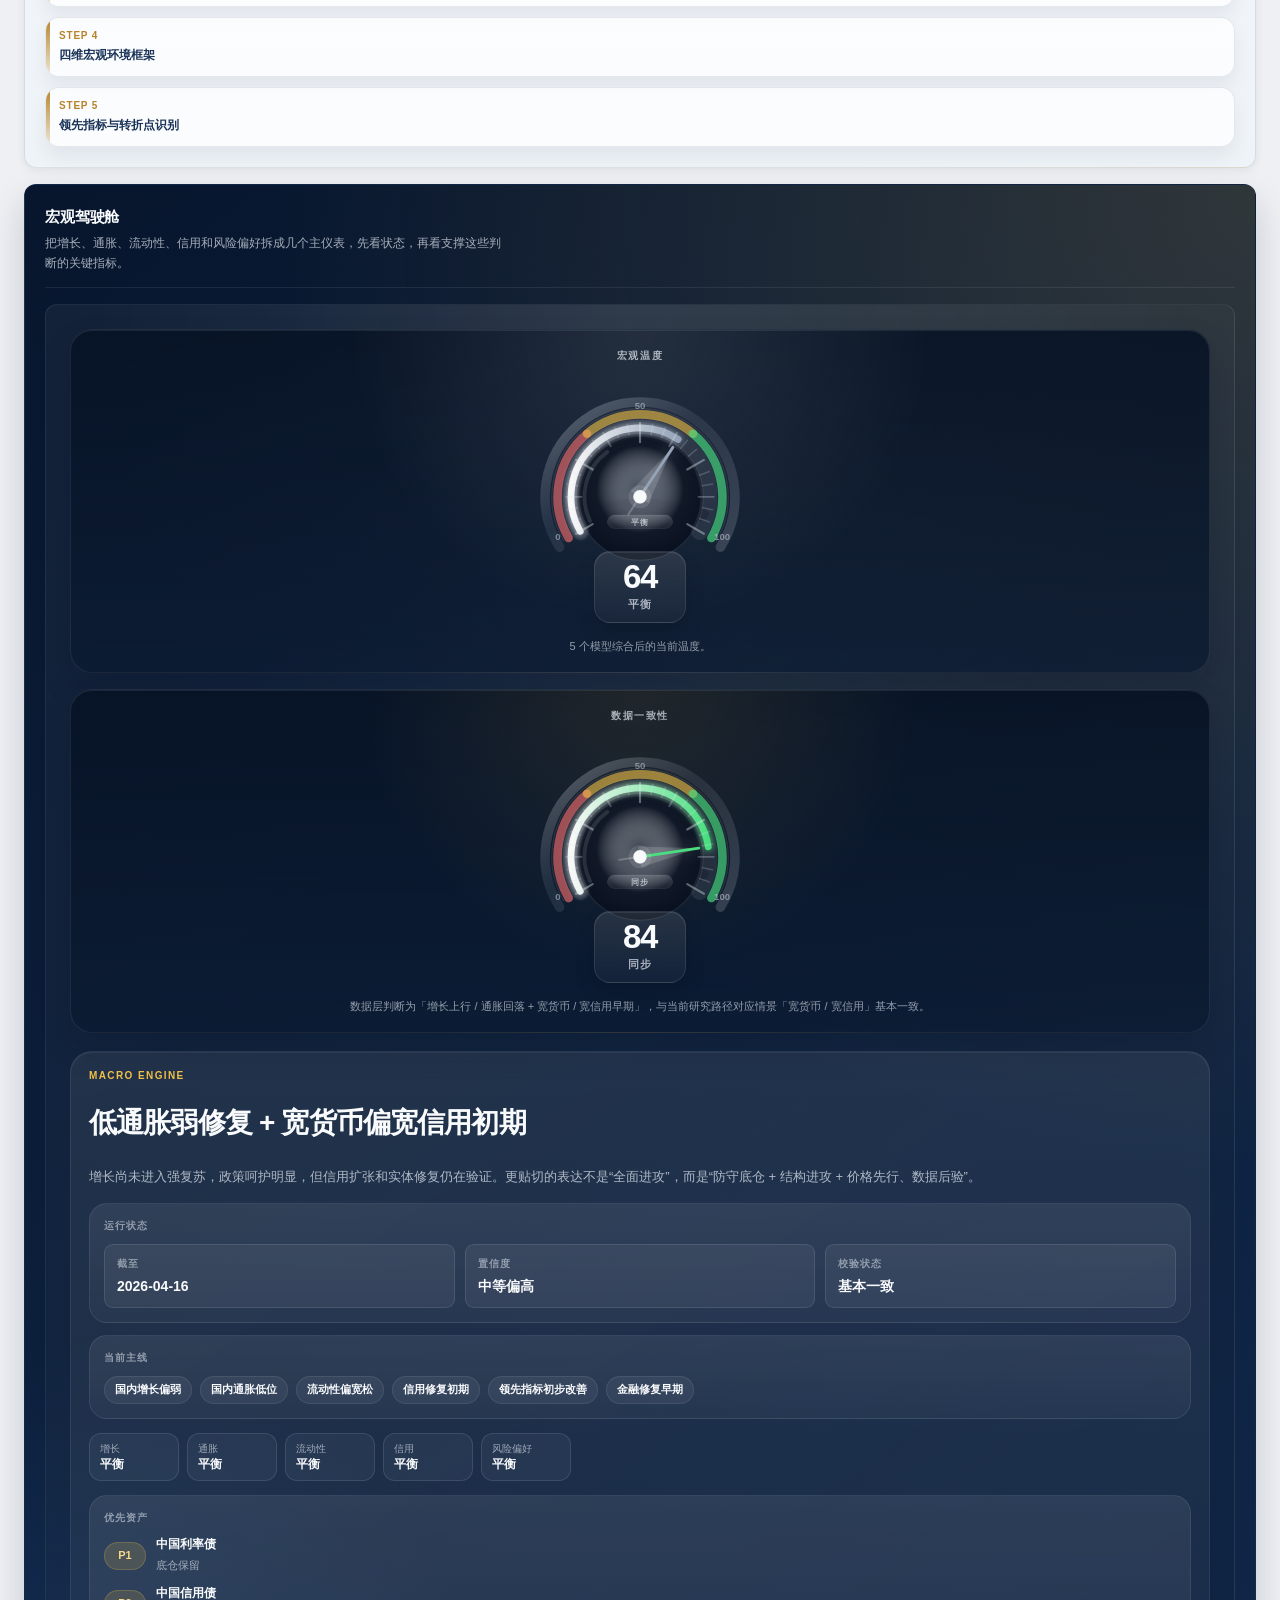
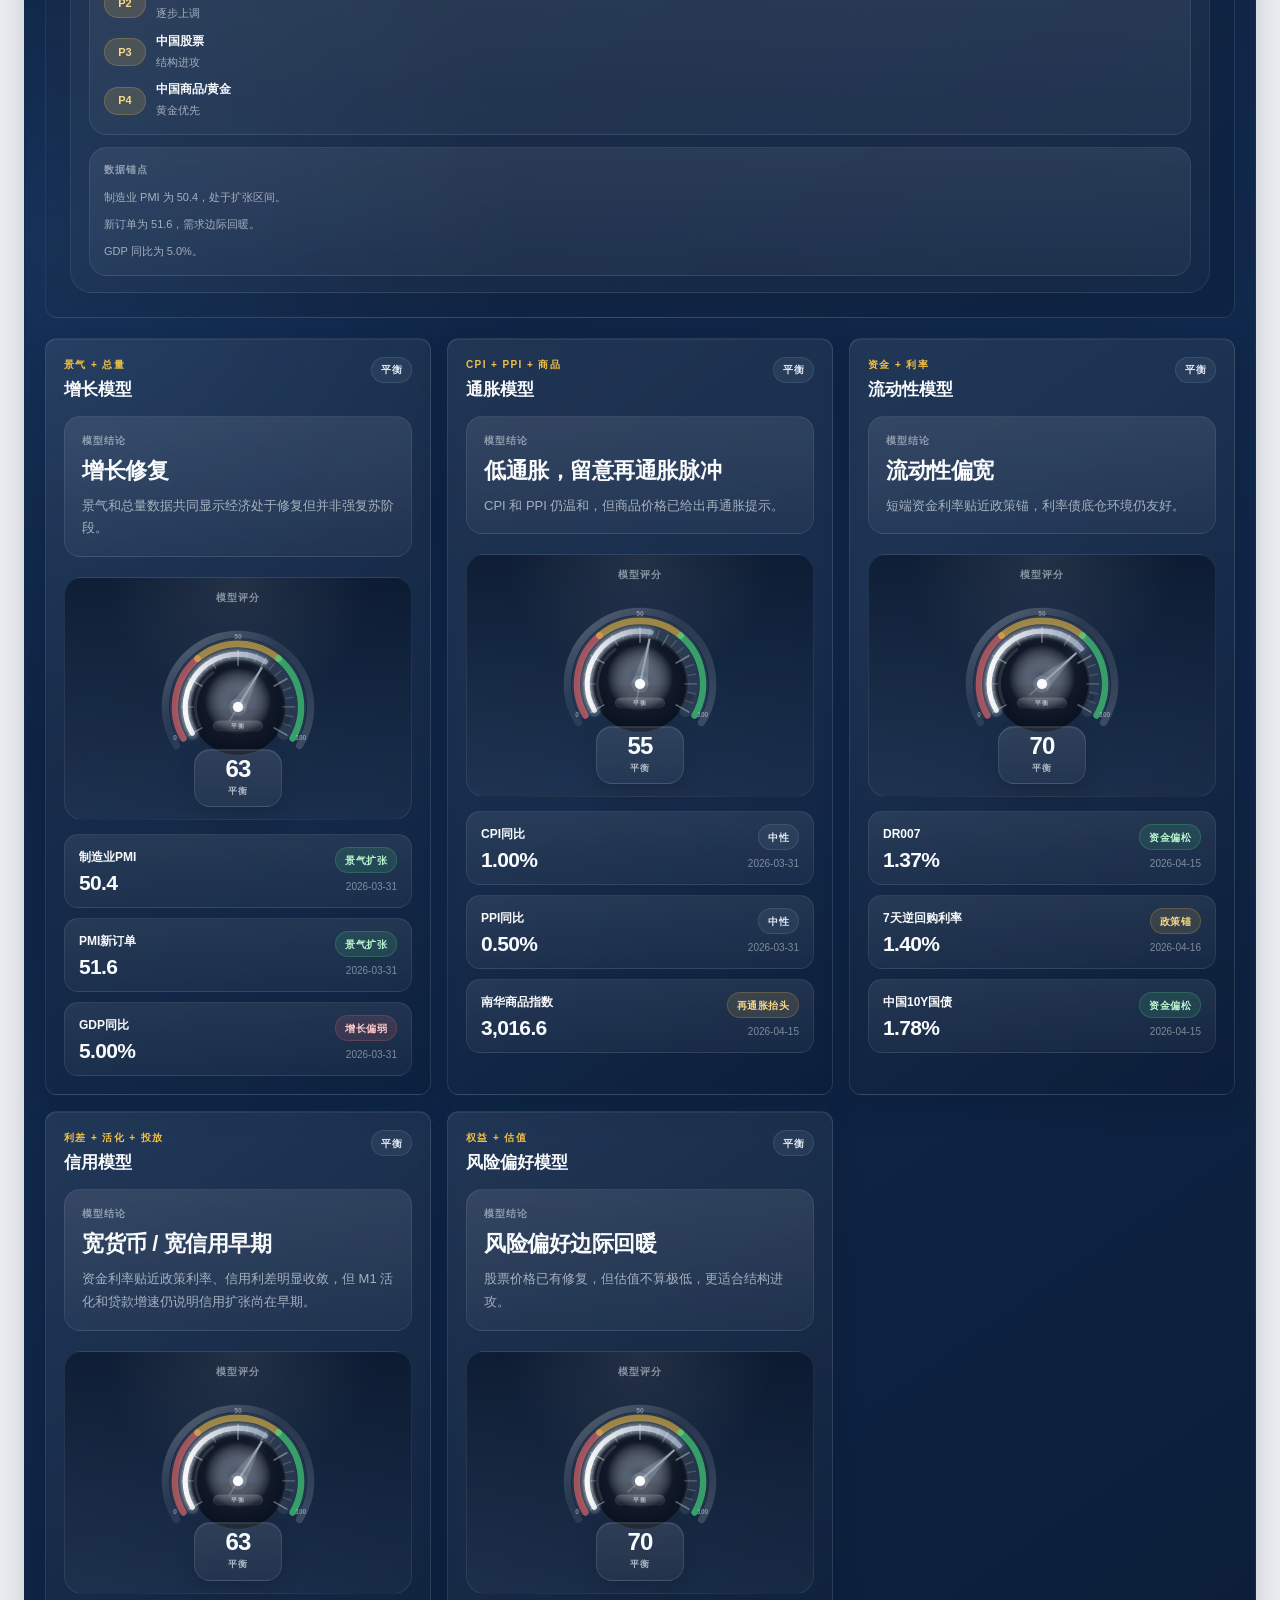
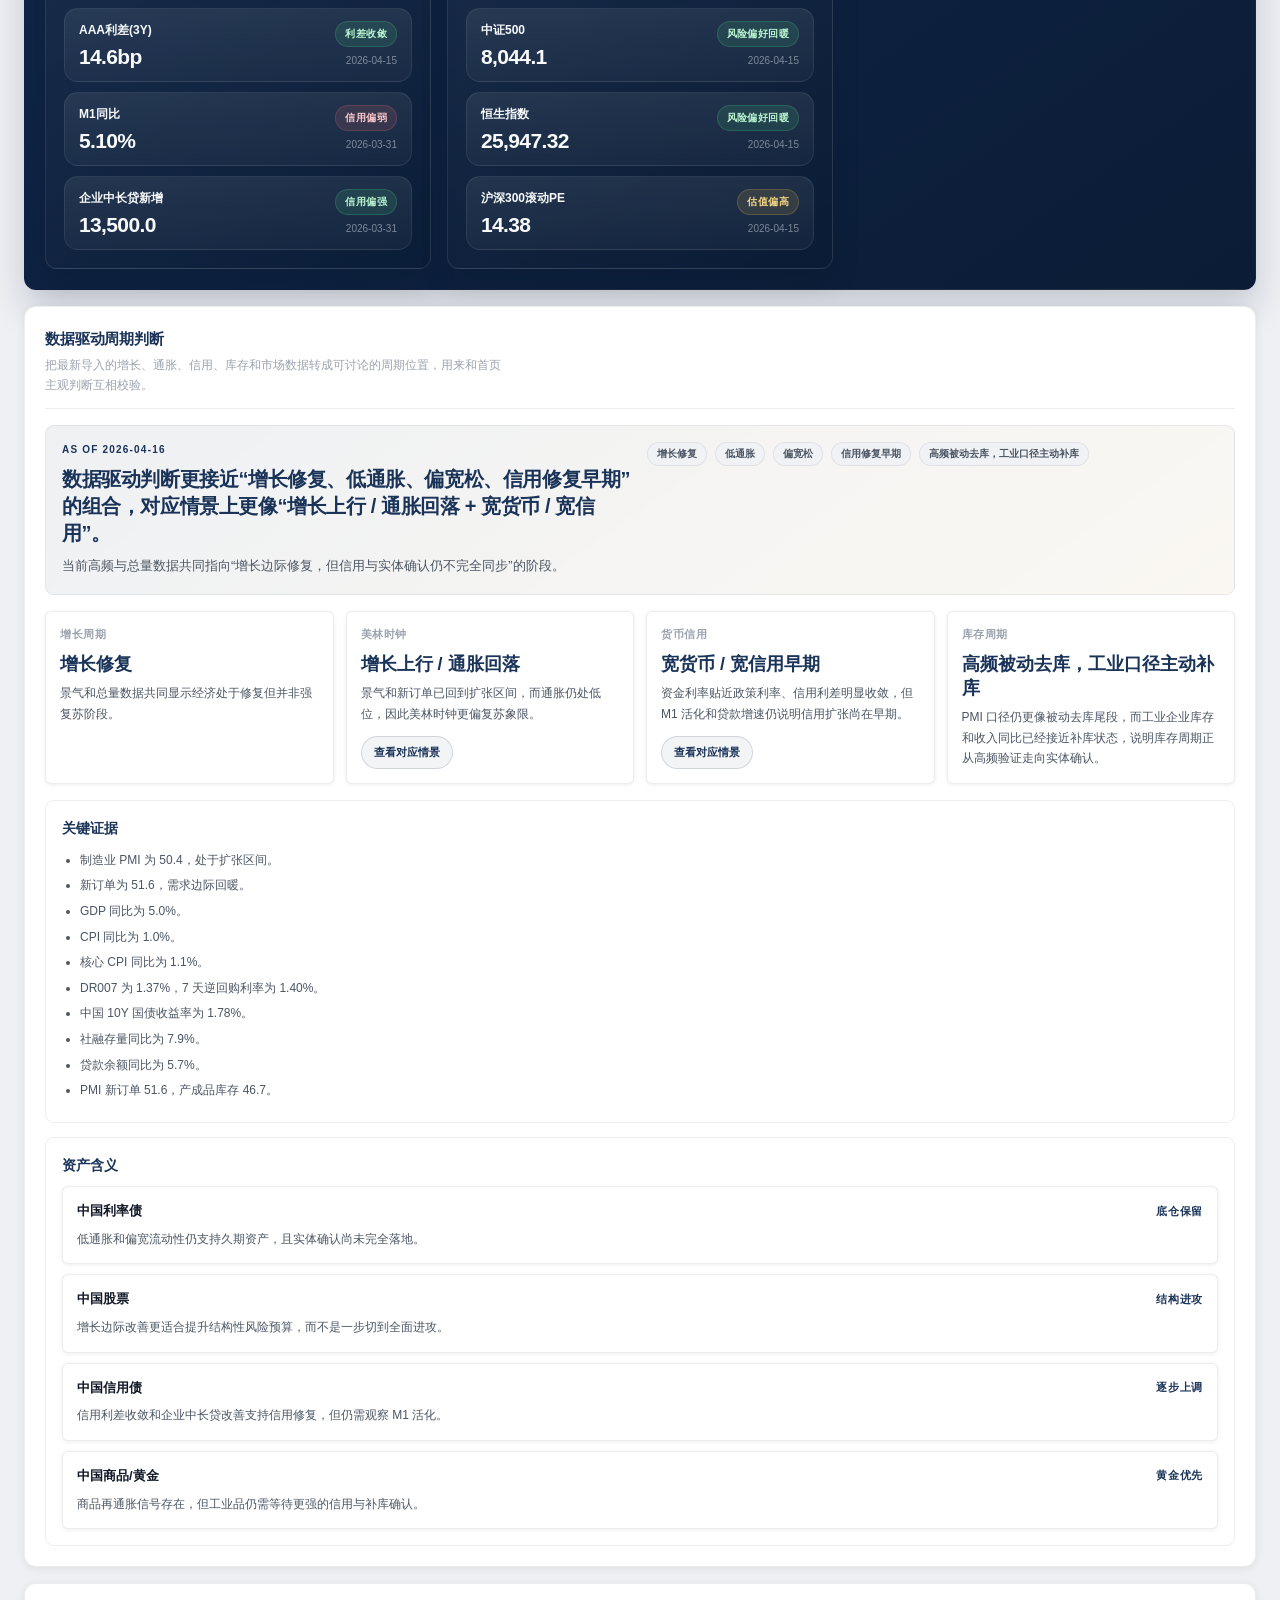
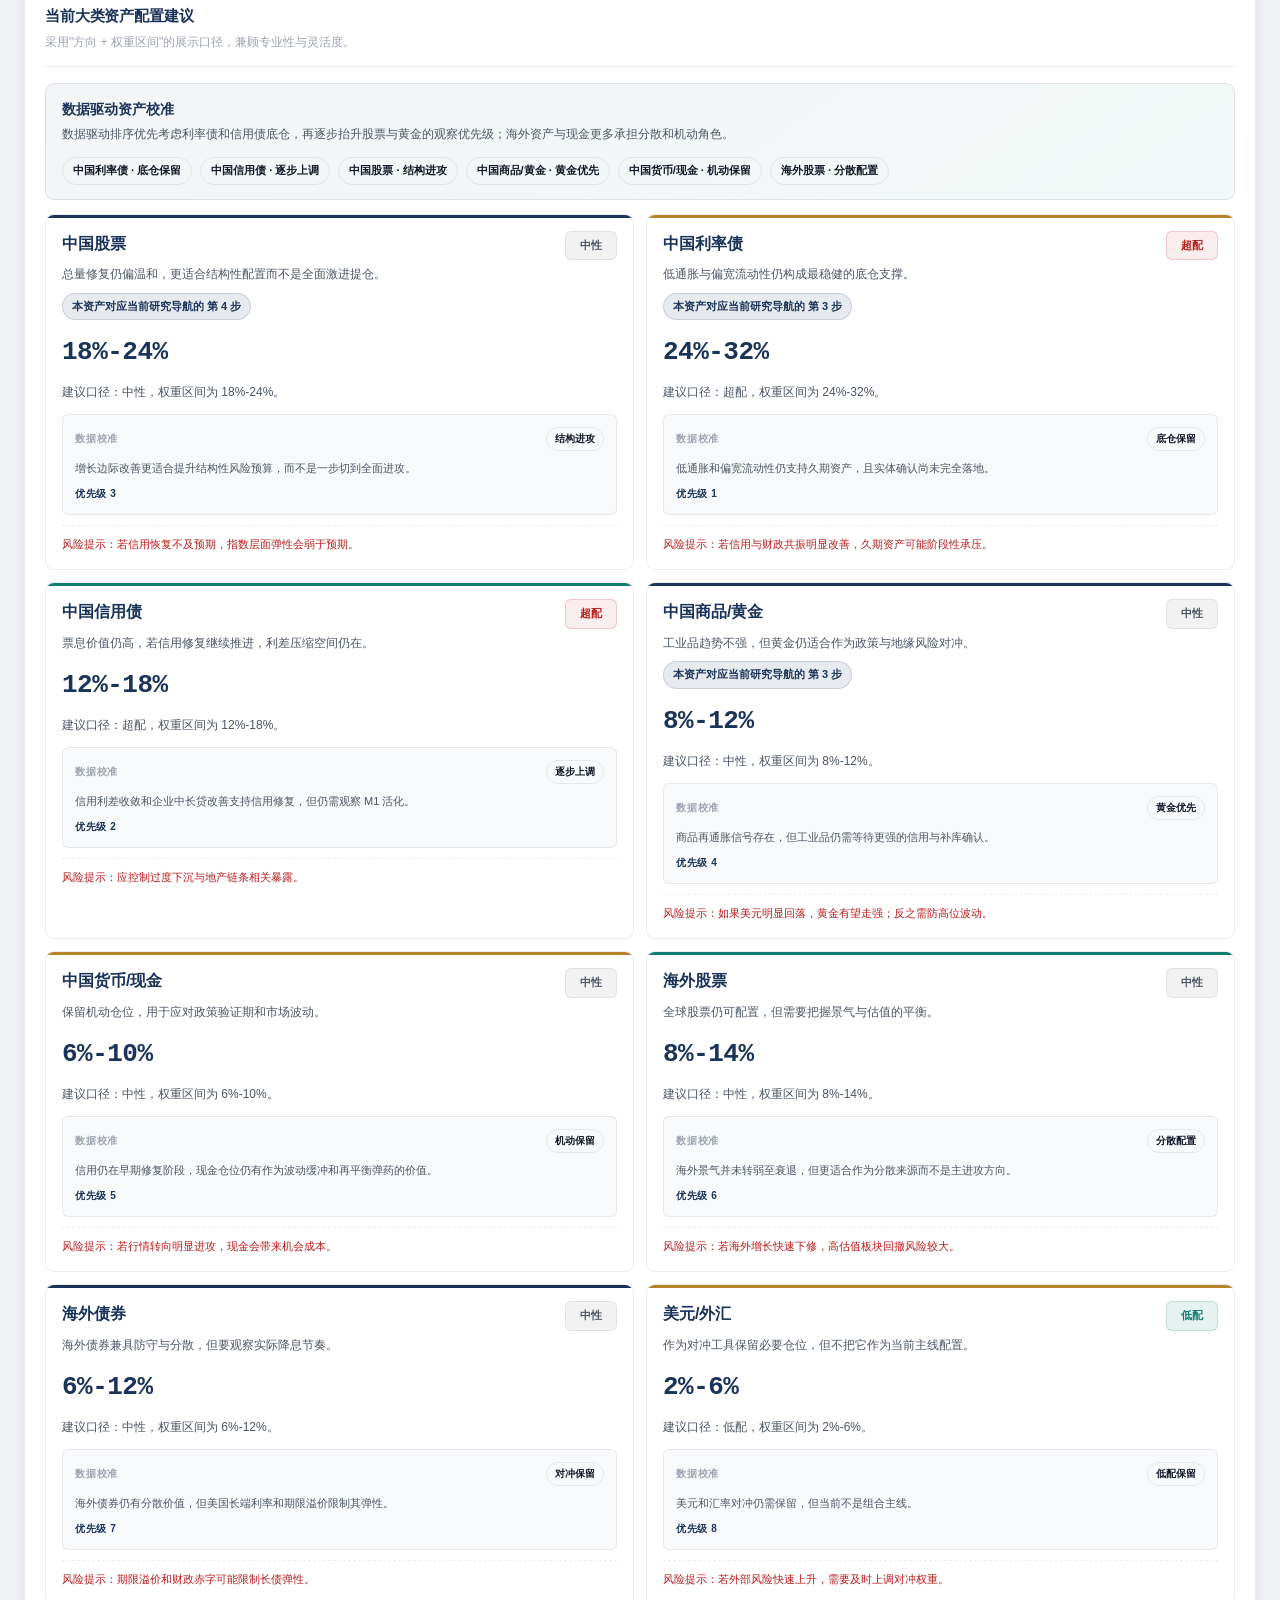
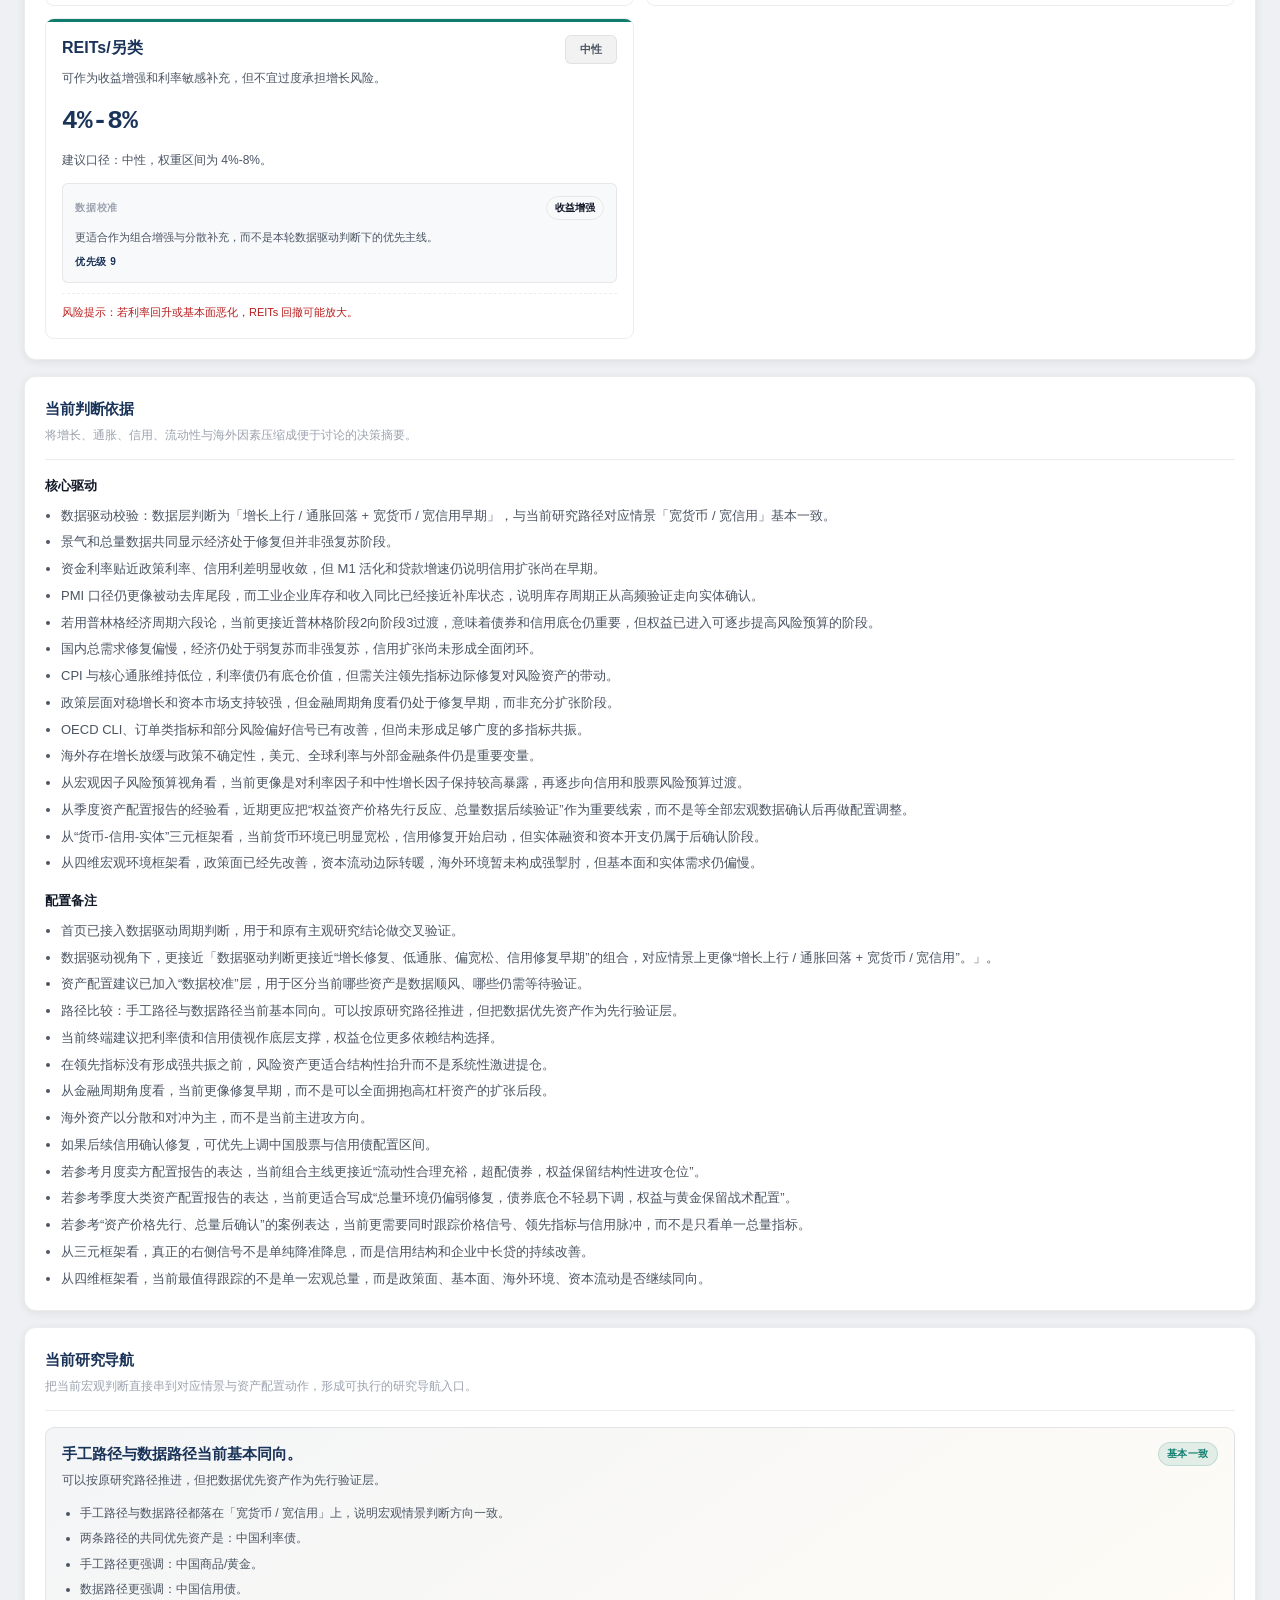
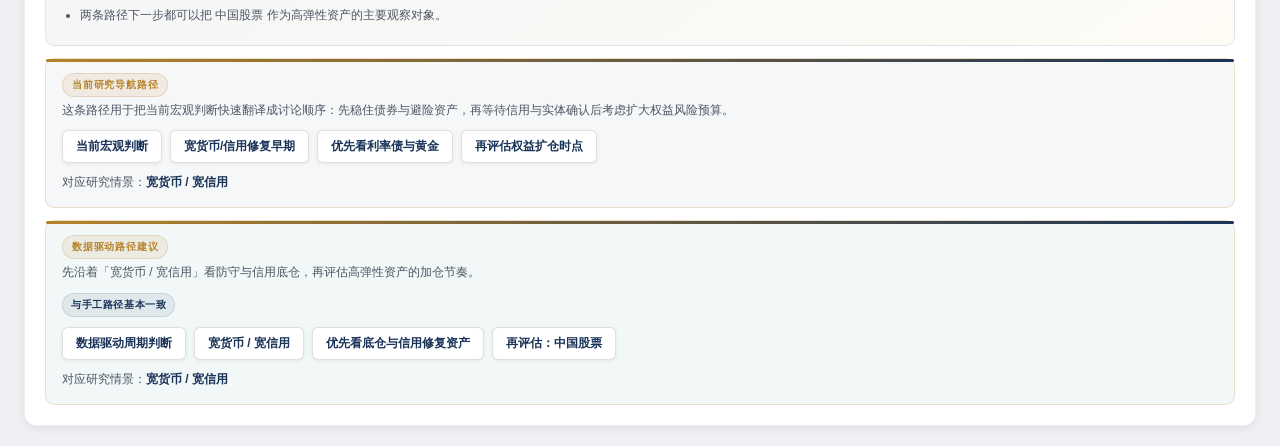
==== commit 81cc1a4e: "Deploy 2026-04-17 11:28:21" ====
--- a/index.html
+++ b/index.html
@@ -34,7 +34,7 @@
         <div class="sidebar-stack">
           <div class="hero-card">
             <div class="hero-kicker">Macro Allocation Terminal</div>
-            <h1>宏观经济与大类资产配置研究设计</h1>
+            <h1>宏观经济与大类资产配置研究</h1>
             <p id="hero-summary">用于统一展示宏观框架、历史复盘、当前判断与大类资产配置建议。</p>
             <div class="hero-brief-grid">
               <div class="hero-focus-card">
--- a/styles.css
+++ b/styles.css
@@ -236,6 +236,7 @@
   width: 100%;
   max-width: 1680px;
   margin: 0 auto;
+  align-items: start;
 }
 
 /* ── SIDEBAR ────────────────────────────────────────── */
@@ -567,6 +568,7 @@
   padding: 20px 24px;
   min-width: 0;
   background: var(--bg);
+  overflow-x: hidden;
 }
 
 /* ── PANELS ─────────────────────────────────────────── */
@@ -859,7 +861,7 @@
 
 .overview-cockpit-hero {
   display: grid;
-  grid-template-columns: minmax(240px,300px) minmax(0,1fr) minmax(240px,300px);
+  grid-template-columns: minmax(250px,320px) minmax(0,1fr);
   gap: 18px;
   align-items: stretch;
   padding: 24px;
@@ -870,6 +872,13 @@
   border: 1px solid rgba(255,255,255,0.08);
 }
 
+.overview-cockpit-gauge-column {
+  display: grid;
+  grid-template-rows: repeat(2, minmax(0, 1fr));
+  gap: 16px;
+  align-self: stretch;
+}
+
 .overview-cockpit-kicker,
 .overview-model-kicker {
   color: #f0c048;
@@ -900,6 +909,7 @@
   align-content: start;
   justify-items: center;
   gap: 14px;
+  min-height: 100%;
   padding: 18px 14px 16px;
   border-radius: 22px;
   background:
@@ -2685,7 +2695,7 @@
 
 .macro-summary-grid {
   display: grid;
-  grid-template-columns: repeat(4,minmax(0,1fr));
+  grid-template-columns: repeat(auto-fit,minmax(220px,1fr));
   gap: 12px;
 }
 
@@ -2779,8 +2789,9 @@
 
 .macro-theme-grid {
   display: grid;
-  grid-template-columns: repeat(2,minmax(0,1fr));
+  grid-template-columns: repeat(auto-fit,minmax(380px,1fr));
   gap: 14px;
+  align-items: start;
 }
 
 .macro-theme-summary {
@@ -2796,7 +2807,7 @@
 .macro-signal-grid {
   margin-top: 14px;
   display: grid;
-  grid-template-columns: repeat(2,minmax(0,1fr));
+  grid-template-columns: repeat(auto-fit,minmax(260px,1fr));
   gap: 12px;
 }
 
@@ -2930,13 +2941,14 @@
 
 .macro-dashboard-lower {
   display: grid;
-  grid-template-columns: minmax(0,1.35fr) minmax(0,0.95fr);
+  grid-template-columns: repeat(auto-fit,minmax(380px,1fr));
   gap: 14px;
+  align-items: start;
 }
 
 .macro-coverage-grid {
   display: grid;
-  grid-template-columns: repeat(2,minmax(0,1fr));
+  grid-template-columns: repeat(auto-fit,minmax(220px,1fr));
   gap: 10px;
 }
 
@@ -2999,7 +3011,7 @@
 
 .macro-missing-grid {
   display: grid;
-  grid-template-columns: repeat(2,minmax(0,1fr));
+  grid-template-columns: repeat(auto-fit,minmax(220px,1fr));
   gap: 10px;
 }
 
@@ -3146,7 +3158,7 @@
 
 .data-driven-hero {
   display: grid;
-  grid-template-columns: minmax(0,1.4fr) minmax(0,0.8fr);
+  grid-template-columns: repeat(auto-fit,minmax(320px,1fr));
   gap: 14px;
   padding: 16px;
   border-radius: var(--r-md);
@@ -3187,7 +3199,7 @@
 
 .data-driven-cycle-grid {
   display: grid;
-  grid-template-columns: repeat(4,minmax(0,1fr));
+  grid-template-columns: repeat(auto-fit,minmax(220px,1fr));
   gap: 12px;
 }
 
@@ -3244,8 +3256,30 @@
 
 .data-driven-lower {
   display: grid;
-  grid-template-columns: minmax(0,1.15fr) minmax(0,0.95fr);
+  grid-template-columns: repeat(auto-fit,minmax(320px,1fr));
   gap: 14px;
+}
+
+@media (max-width: 1520px) {
+  .overview-grid,
+  .data-driven-lower,
+  .macro-dashboard-lower {
+    grid-template-columns: 1fr;
+  }
+
+  .overview-state-grid {
+    grid-template-columns: 1fr;
+  }
+
+  .overview-state-card.is-hero,
+  .overview-state-card.is-validation {
+    grid-column: auto;
+  }
+
+  .macro-theme-grid,
+  .macro-signal-grid {
+    grid-template-columns: 1fr;
+  }
 }
 
 .data-driven-block {
@@ -3749,27 +3783,29 @@
   .report-match-grid,
   .report-timing-grid,
   .report-chart-gallery,
-  .data-driven-cycle-grid,
-  .data-driven-lower,
-  .macro-summary-grid,
-  .macro-theme-grid,
-  .macro-dashboard-lower,
-  .macro-coverage-grid,
-  .macro-missing-grid,
   .macro-highlight-list,
   .indicator-groups,
   .framework-knowledge-layout,
   .framework-group-grid,
   .index-intro-grid { grid-template-columns: repeat(2,minmax(0,1fr)); }
+  .data-driven-cycle-grid,
+  .macro-summary-grid,
+  .macro-coverage-grid,
+  .macro-missing-grid { grid-template-columns: repeat(auto-fit,minmax(220px,1fr)); }
+  .data-driven-lower,
+  .macro-theme-grid,
+  .macro-dashboard-lower { grid-template-columns: 1fr; }
   .research-path-stack { grid-template-columns: 1fr; }
   .macro-signal-grid { grid-template-columns: 1fr; }
   .research-map-flow { grid-template-columns: 1fr; }
   .research-map-arrow { display: none; }
   .research-path-sep { display: none; }
   .overview-cockpit-hero,
+  .overview-cockpit-gauge-column,
   .overview-model-body,
   .overview-cockpit-bridge-grid,
   .overview-cockpit-strip-grid { grid-template-columns: 1fr; }
+  .overview-cockpit-gauge-column { grid-template-rows: none; }
   .sidebar-insight-grid,
   .hero-brief-grid,
   .overview-state-grid { grid-template-columns: 1fr; }
@@ -3855,6 +3891,7 @@
   .overview-cockpit-meta,
   .overview-cockpit-model-grid,
   .overview-cockpit-hero { grid-template-columns: 1fr; }
+  .overview-cockpit-gauge-column { grid-template-rows: none; }
   .framework-knowledge-layout,
   .framework-group-grid { grid-template-columns: 1fr; }
   .framework-outline-card { position: static; }
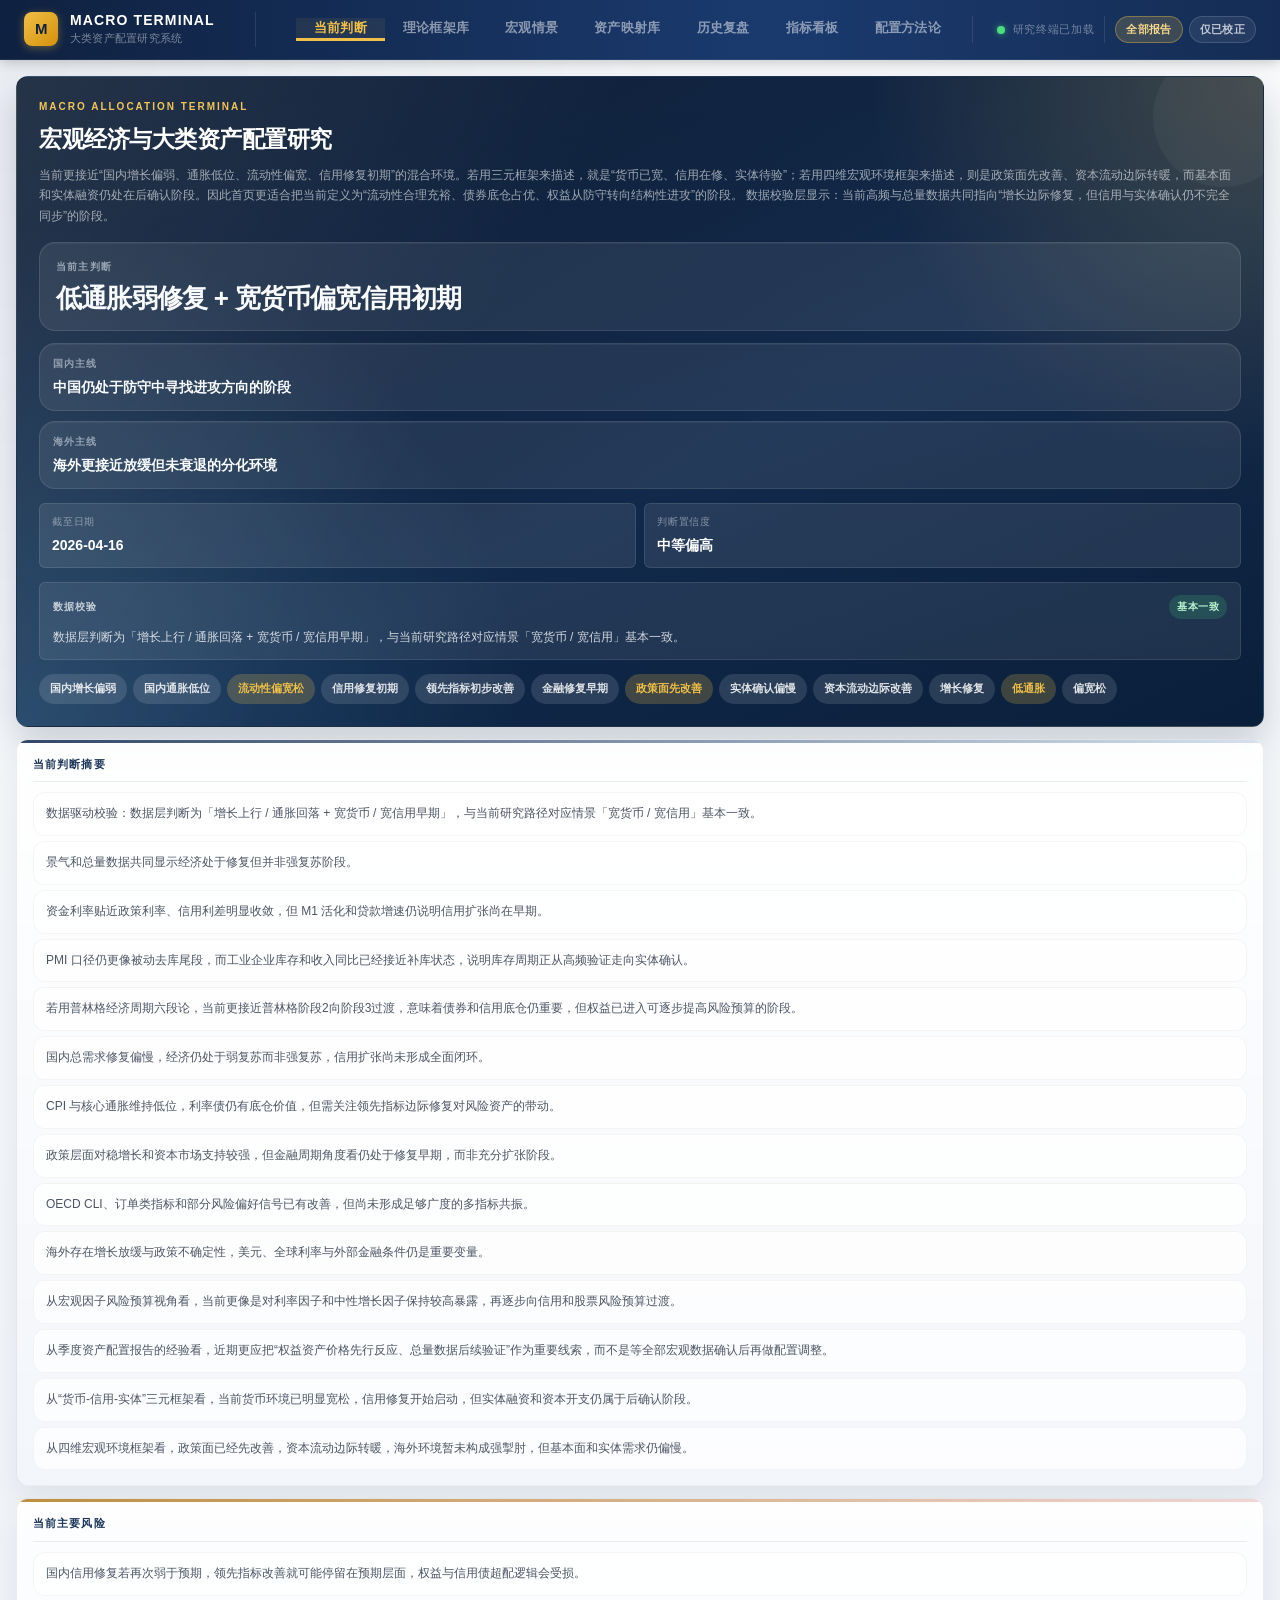
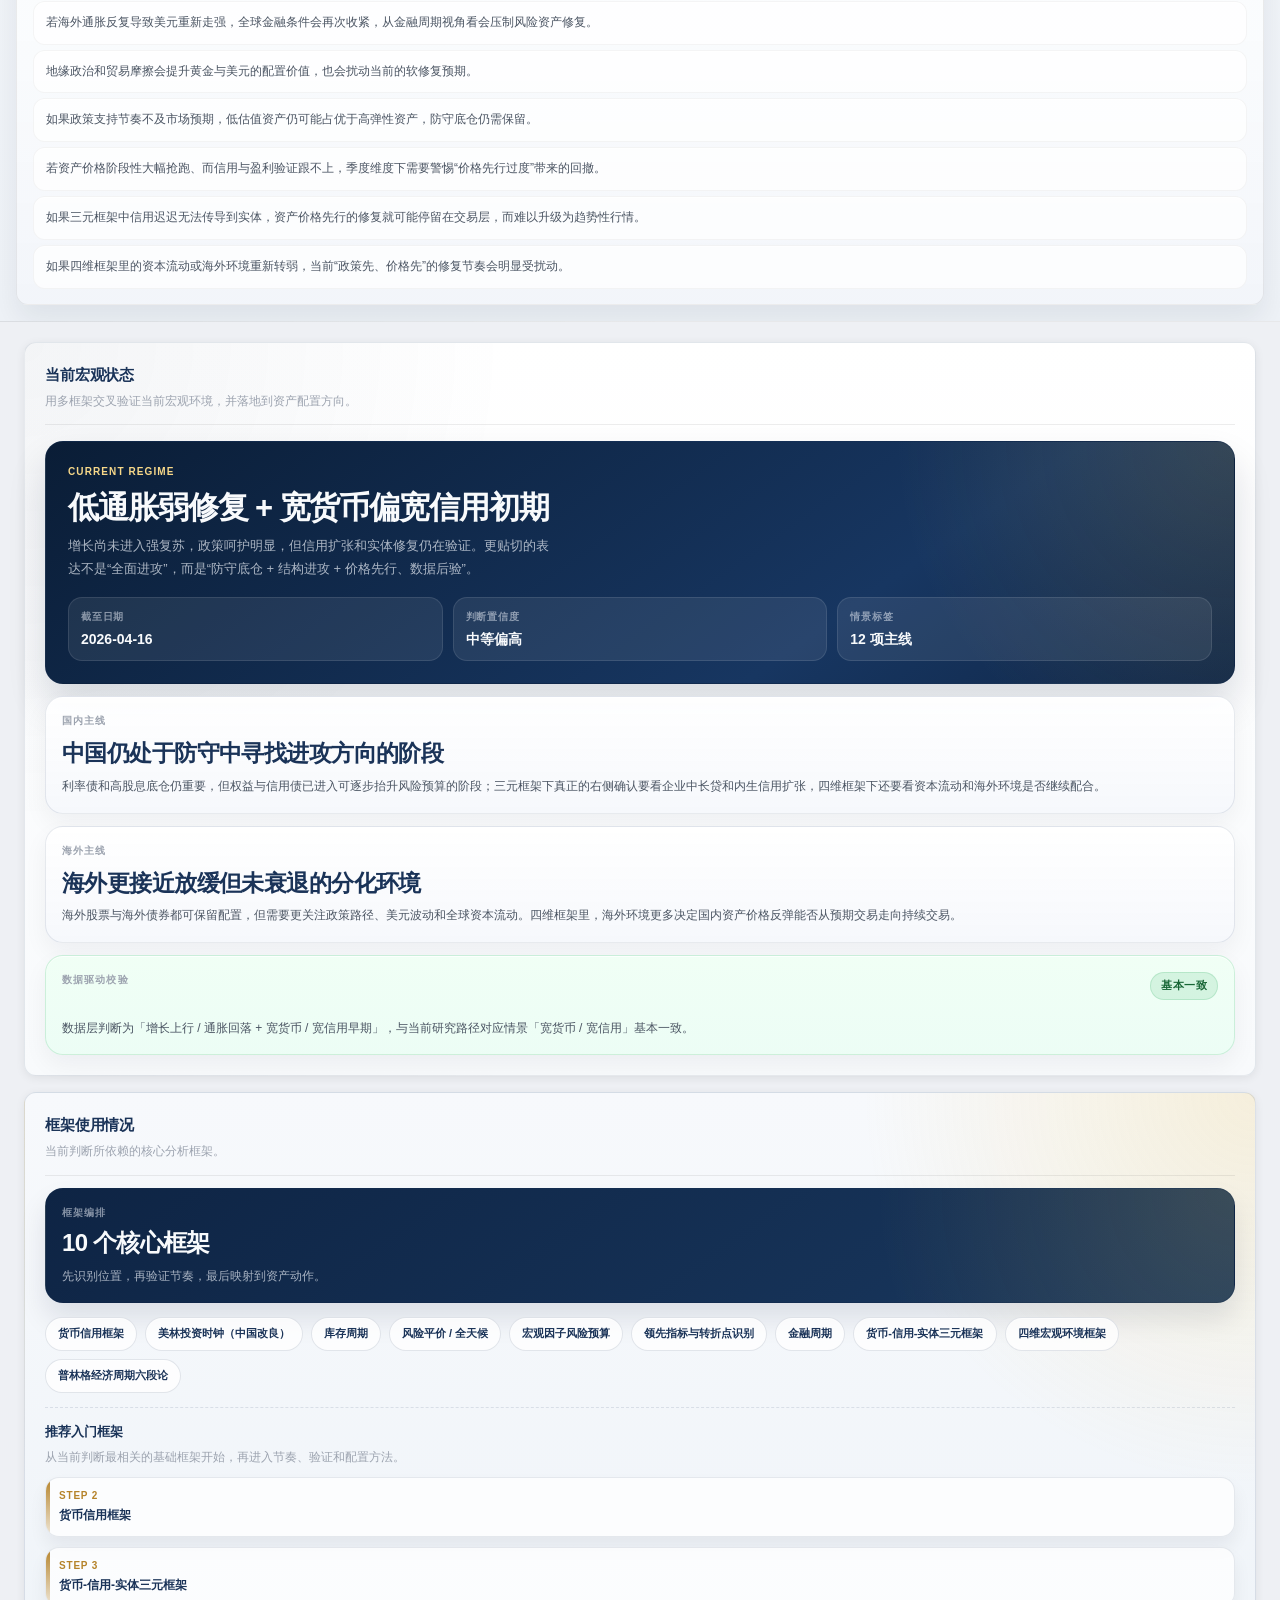
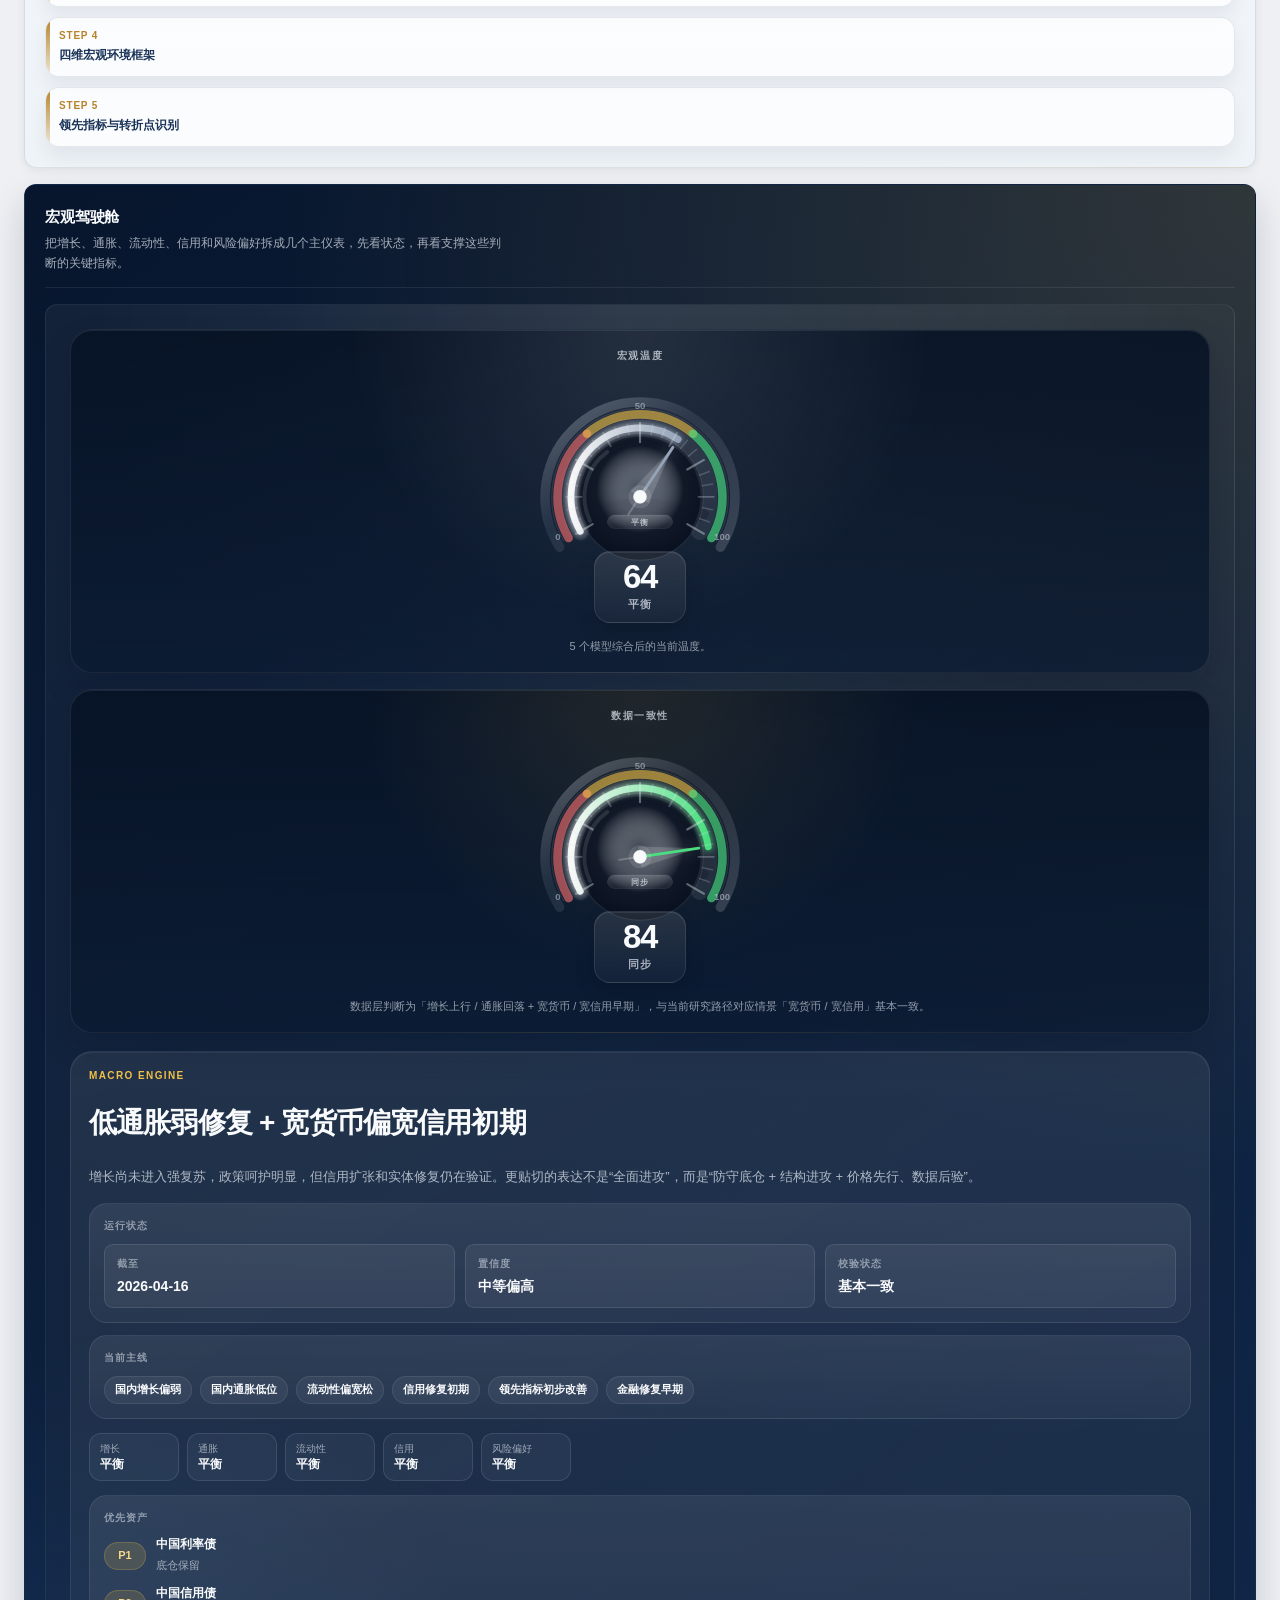
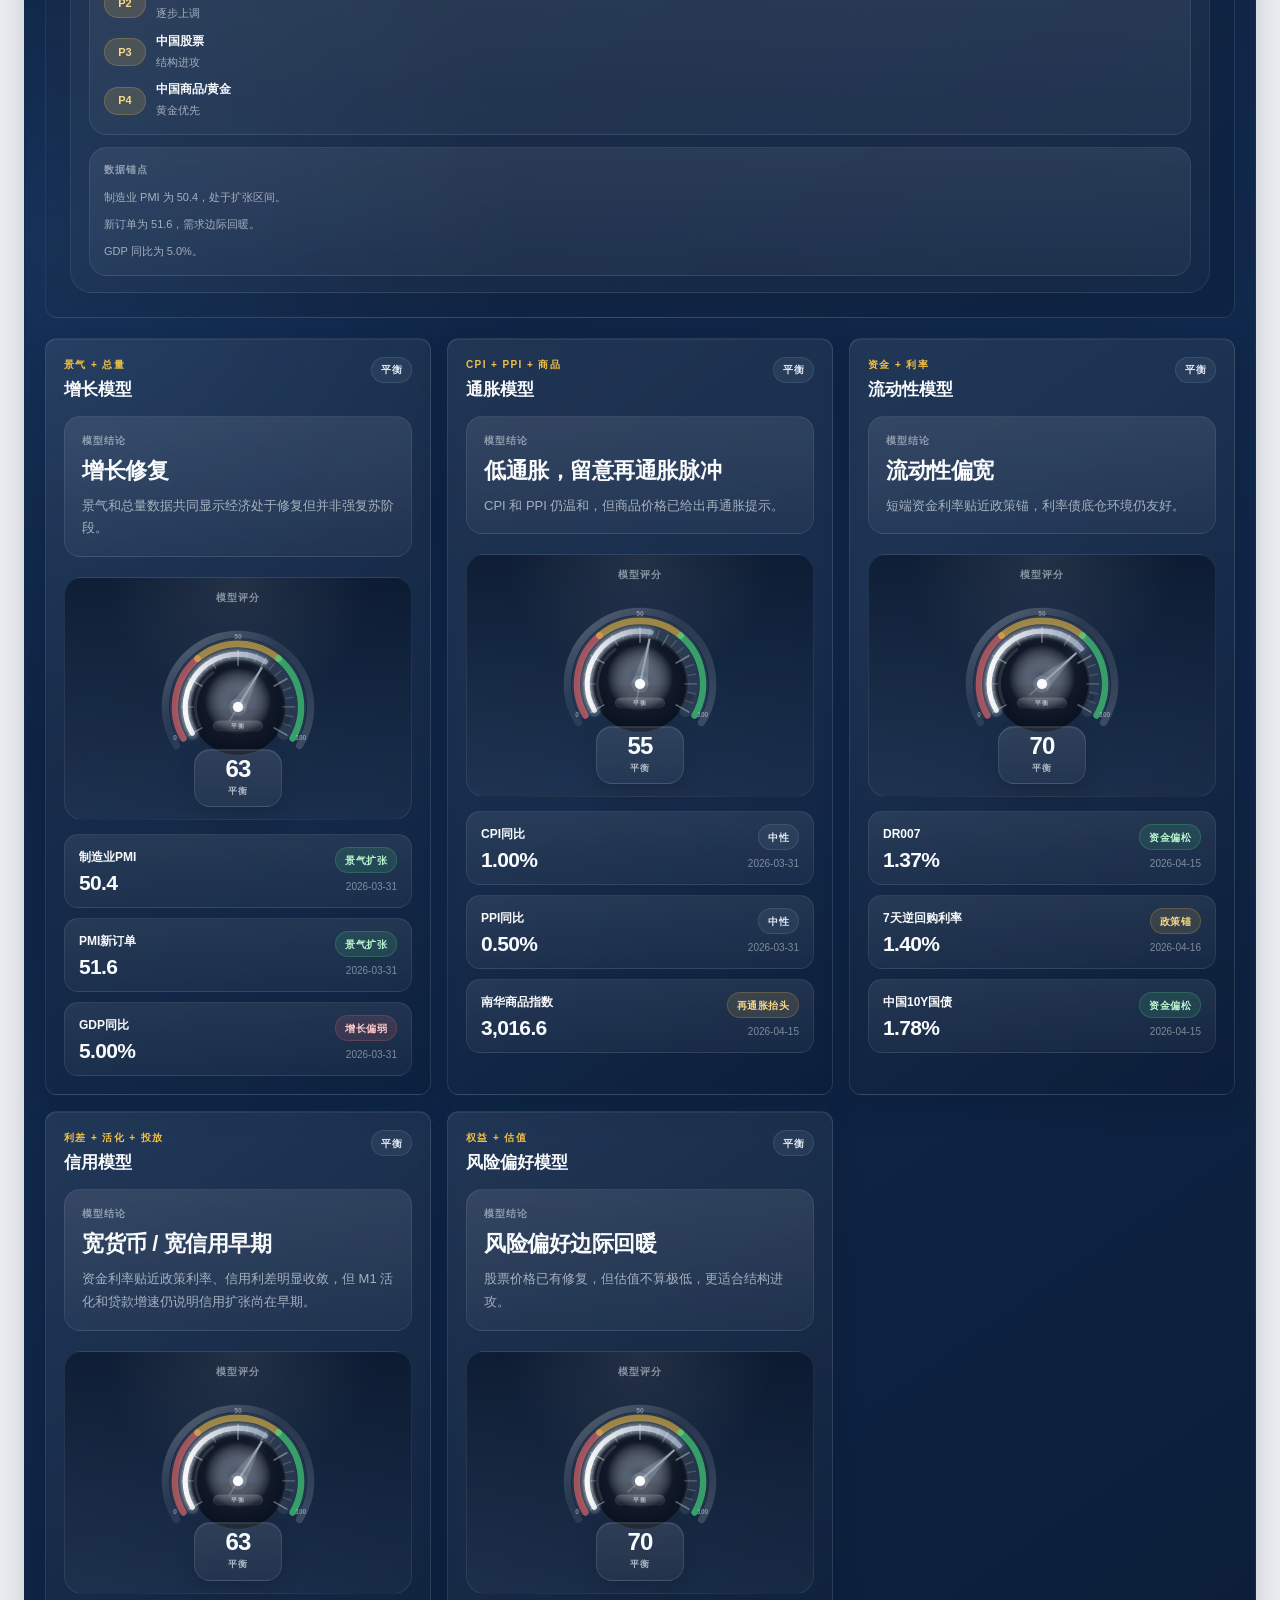
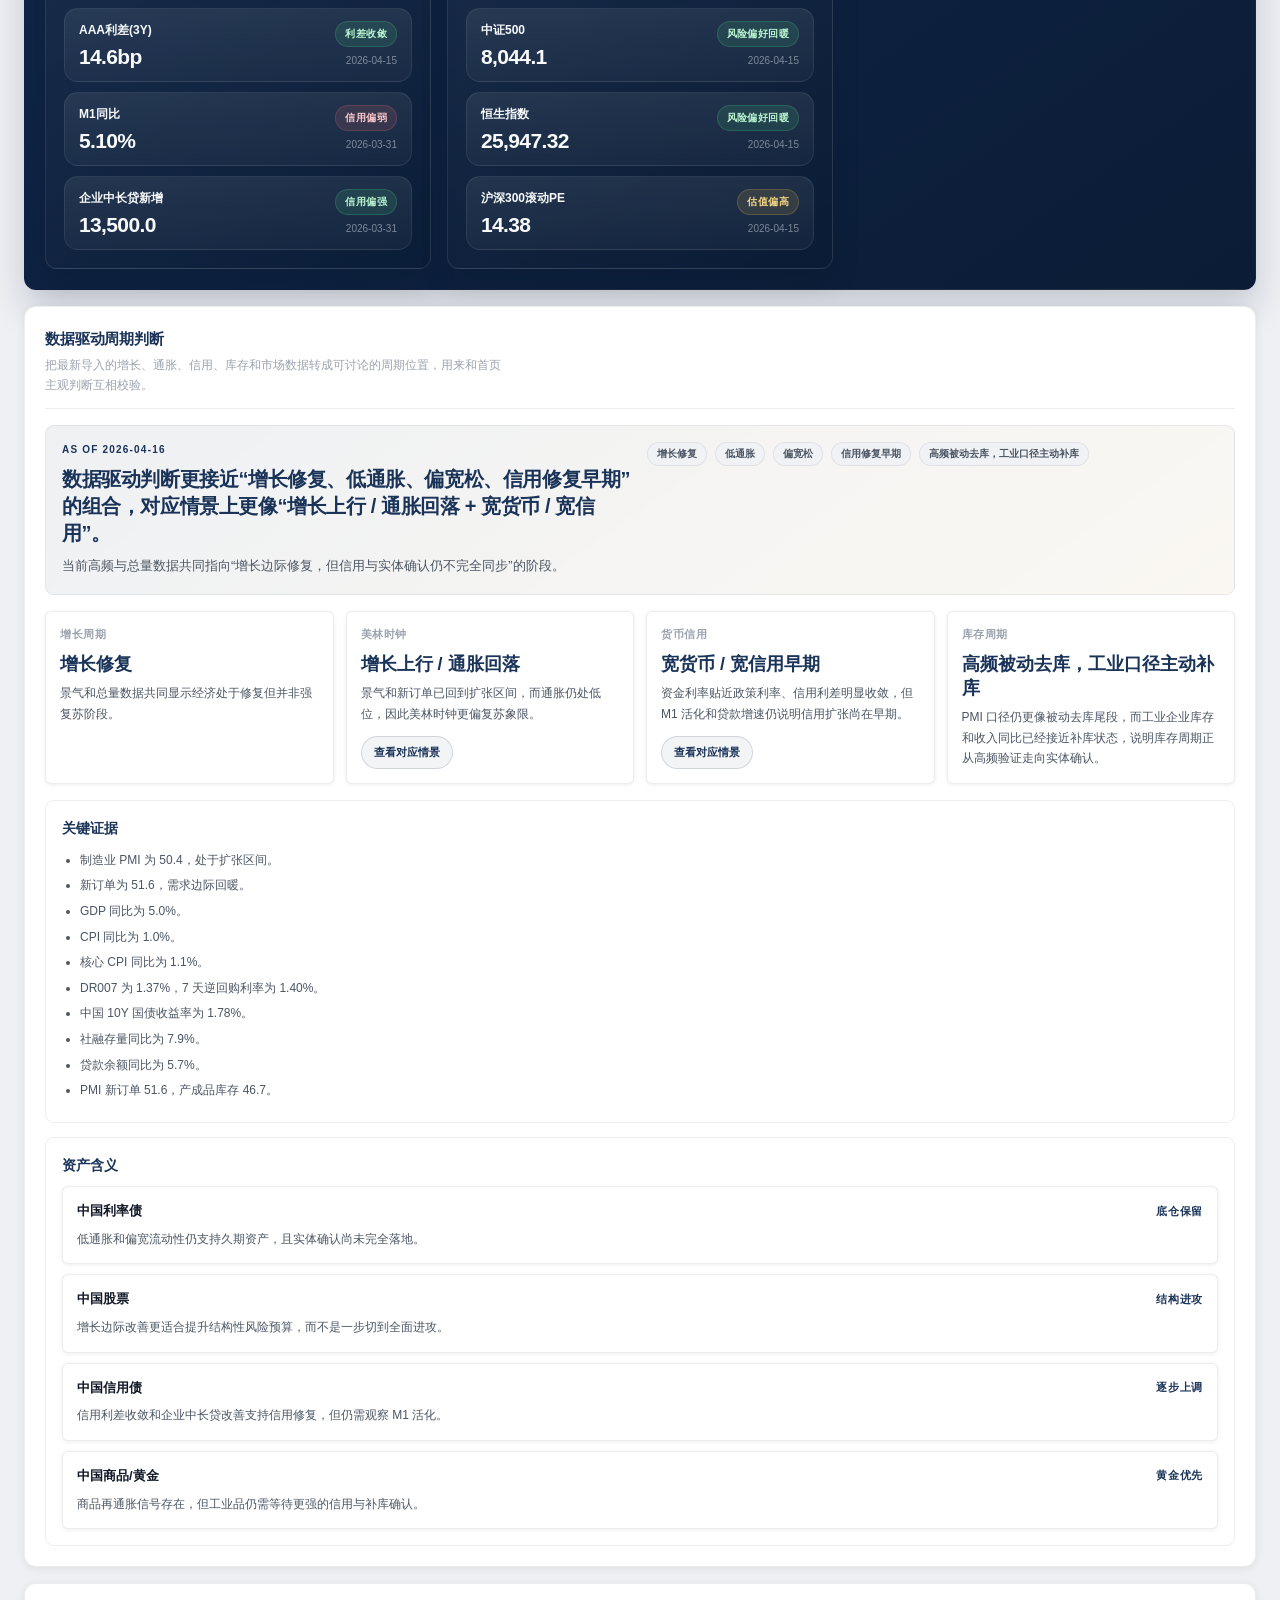
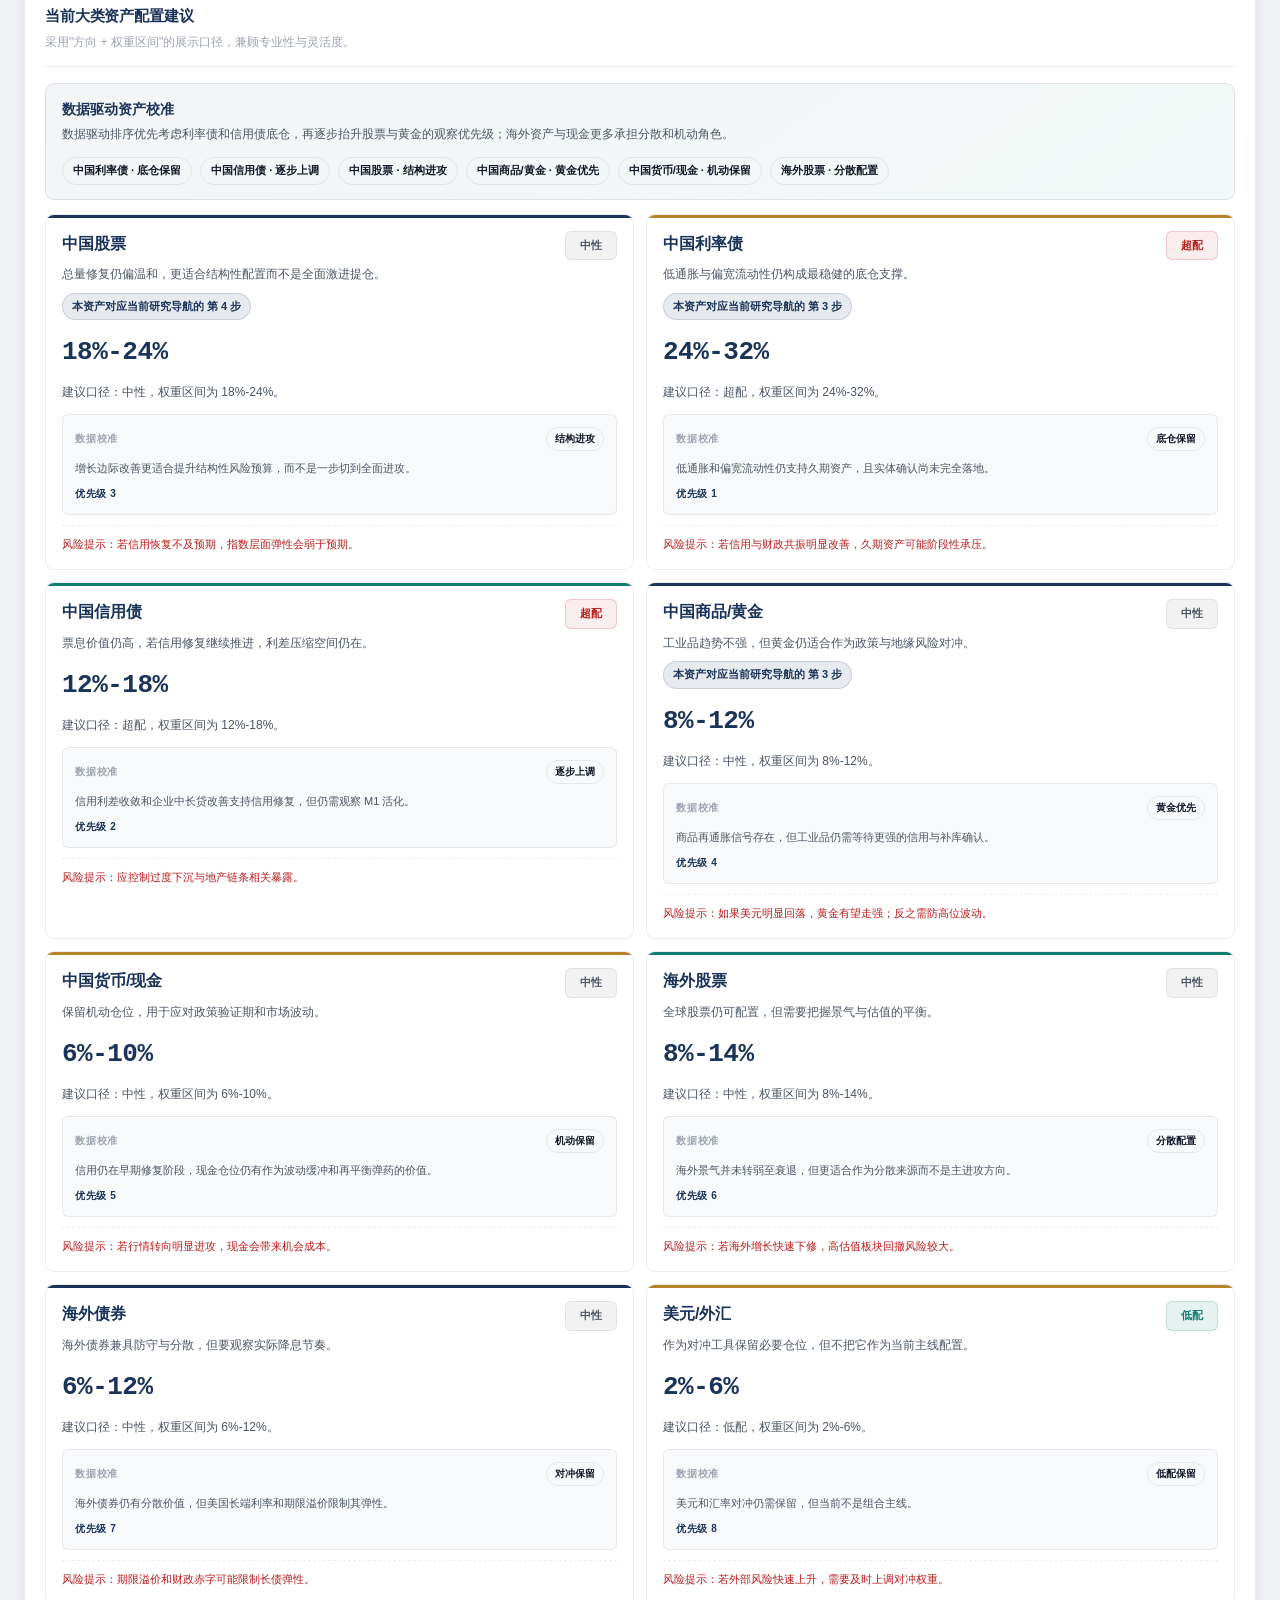
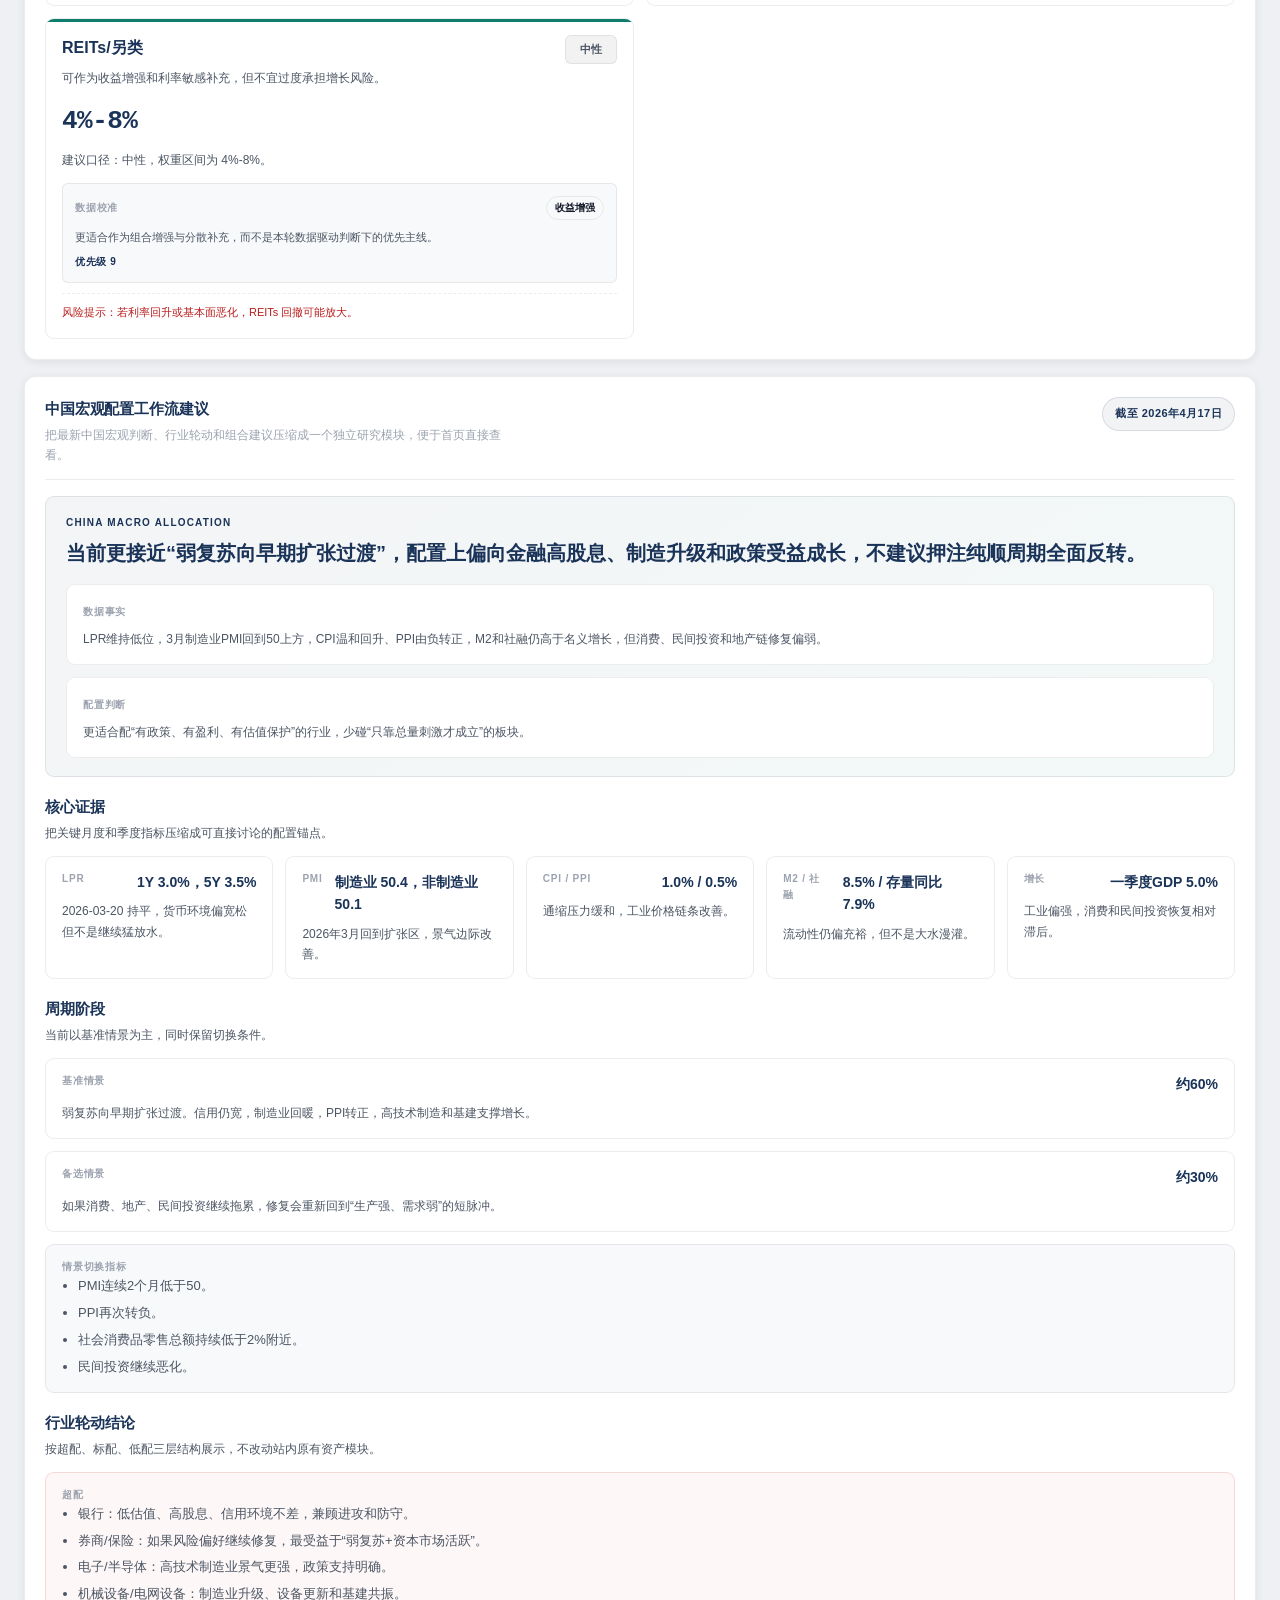
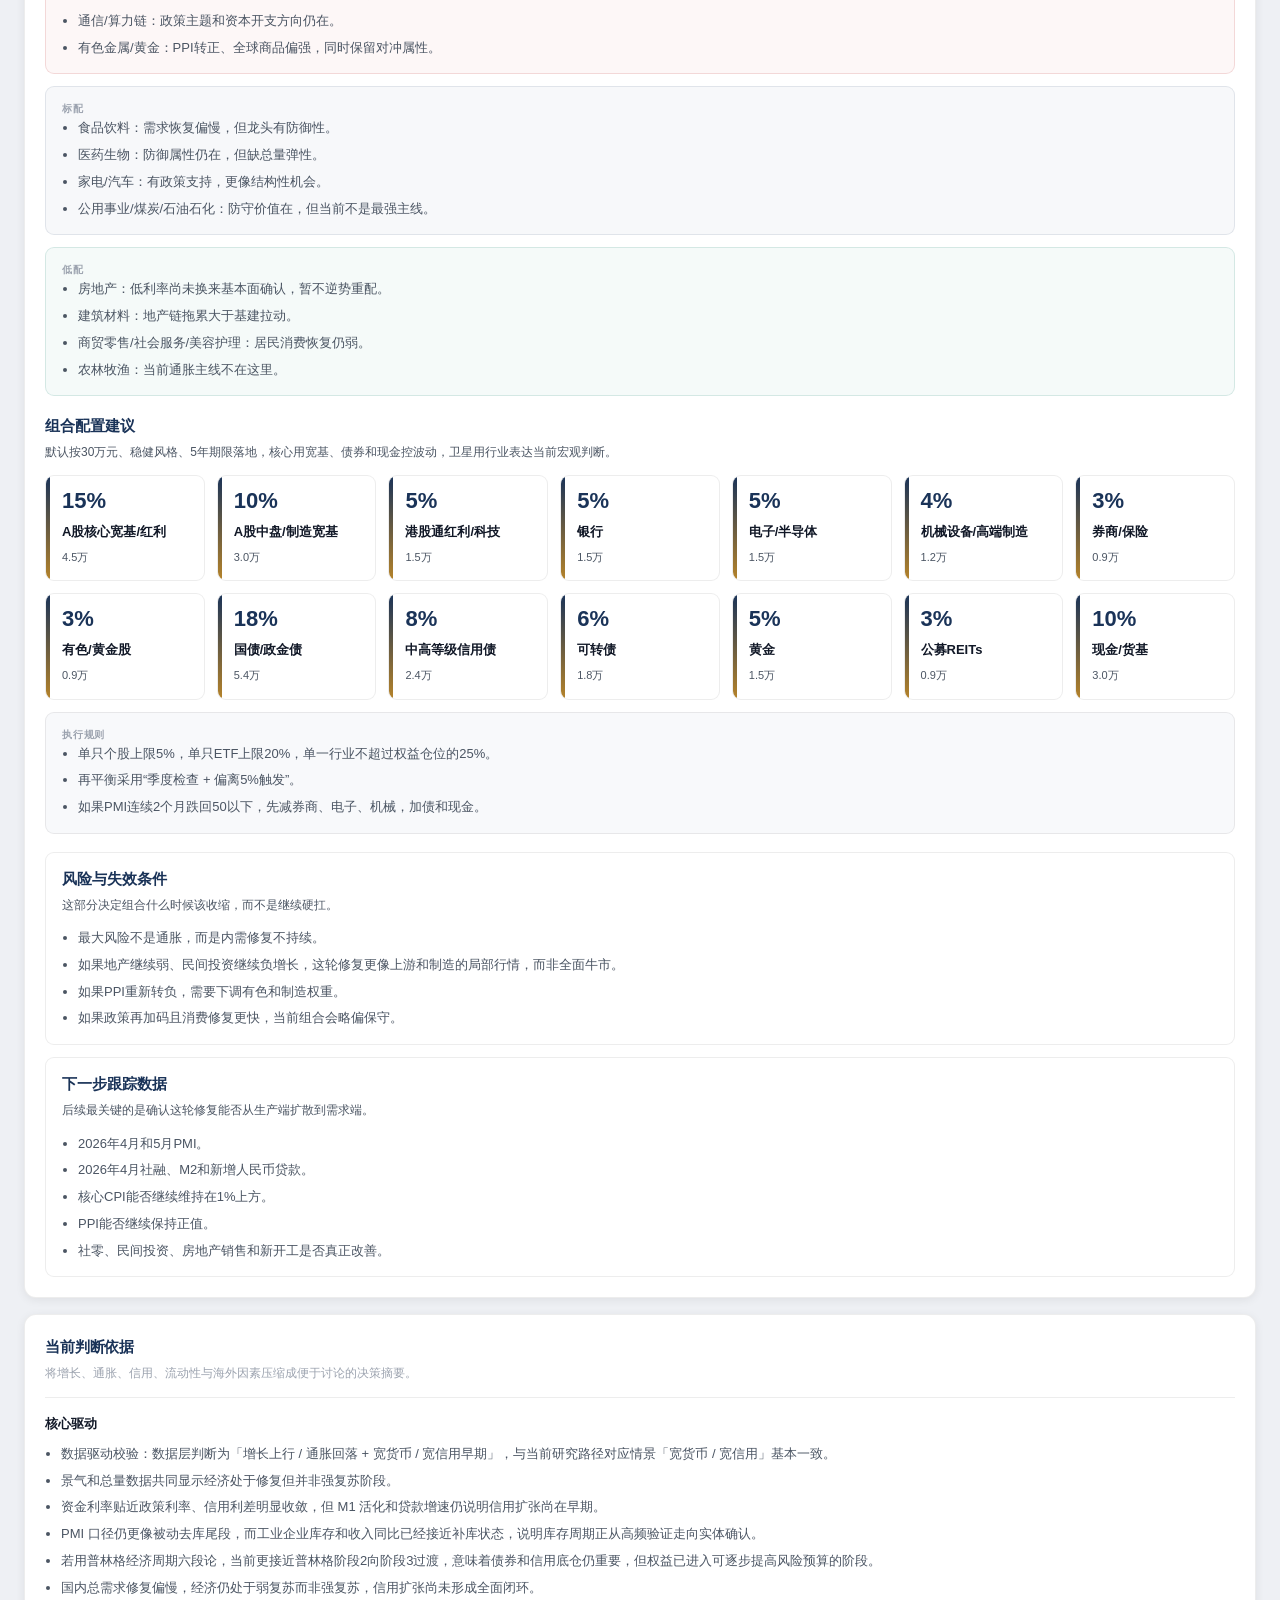
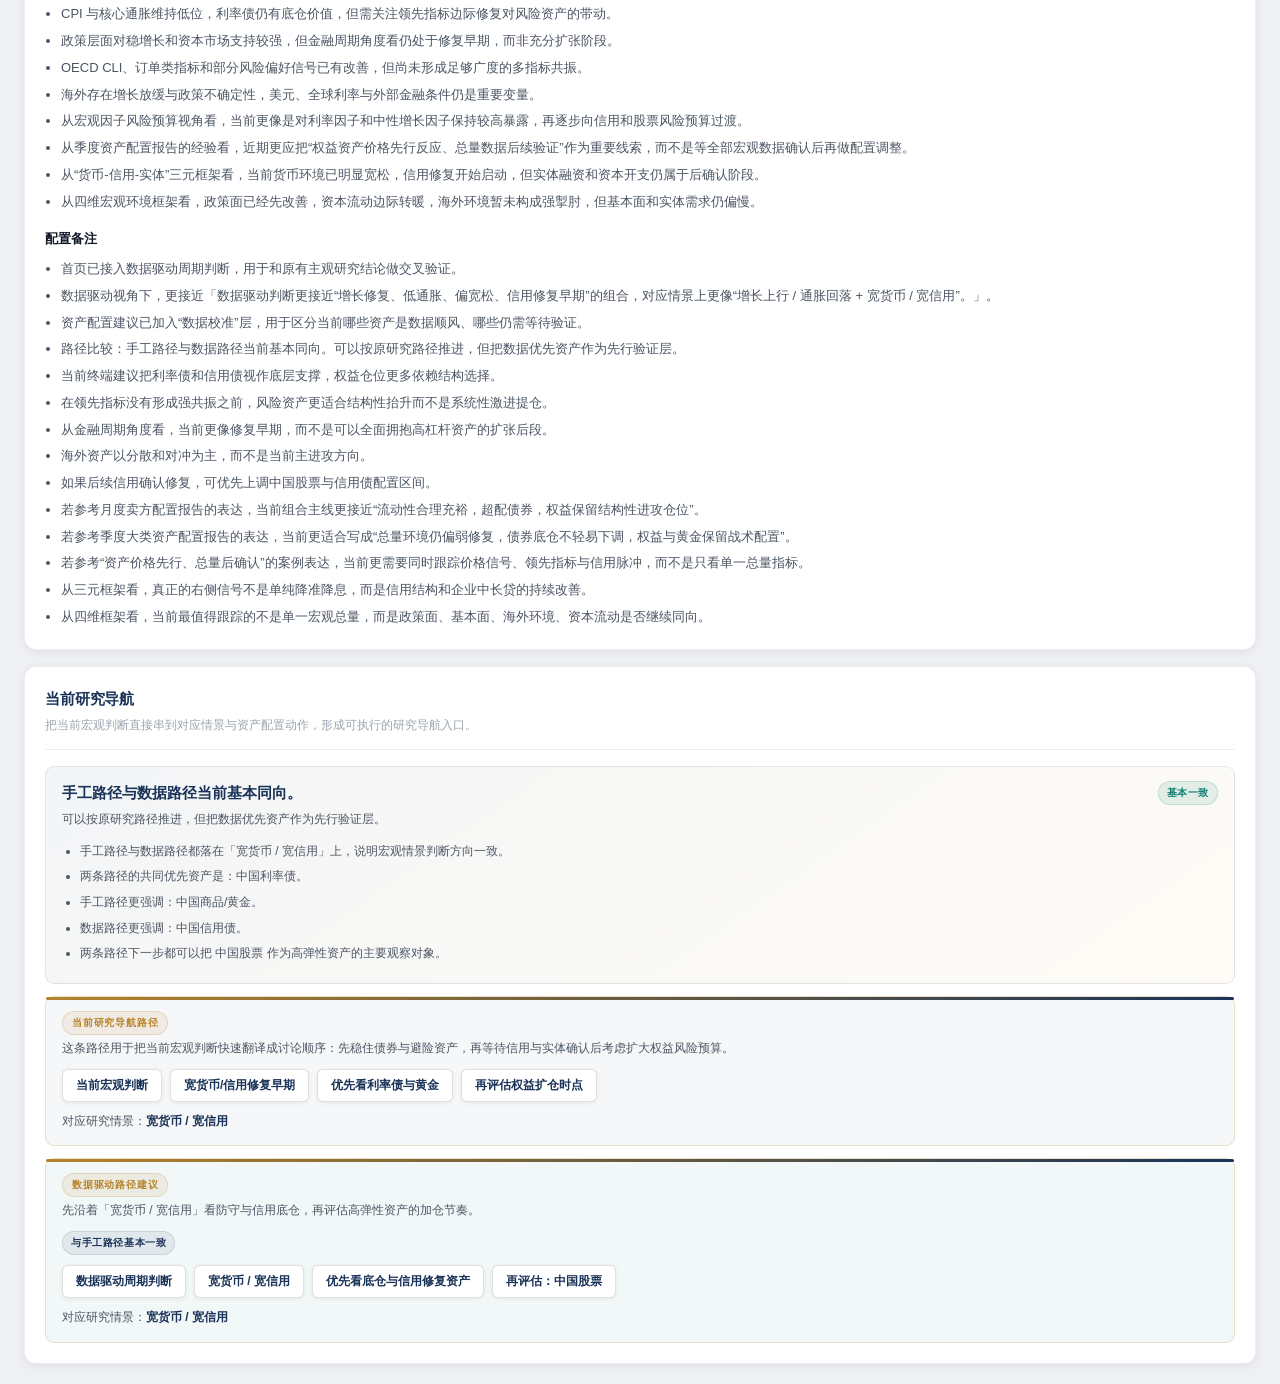
==== commit 5c3d8454: "Deploy 2026-04-17 15:09:26" ====
--- a/index.html
+++ b/index.html
@@ -130,6 +130,10 @@
           </div>
 
           <div class="card">
+            <div id="china-macro-allocation-module"></div>
+          </div>
+
+          <div class="card">
             <div class="section-head">
               <div>
                 <h2>当前判断依据</h2>
--- a/styles.css
+++ b/styles.css
@@ -1830,6 +1830,228 @@
   color: var(--red);
   font-size: 11px;
   line-height: 1.6;
+}
+
+/* ── CHINA MACRO ALLOCATION MODULE ─────────────────── */
+.china-macro-allocation-head {
+  display: flex;
+  justify-content: space-between;
+  gap: 18px;
+  align-items: flex-start;
+}
+
+.china-macro-allocation-asof {
+  flex-shrink: 0;
+  display: inline-flex;
+  align-items: center;
+  min-height: 34px;
+  padding: 0 12px;
+  border-radius: 999px;
+  background: rgba(26,51,88,0.06);
+  border: 1px solid rgba(26,51,88,0.12);
+  color: var(--navy);
+  font-size: 11px;
+  font-weight: 800;
+  letter-spacing: 0.04em;
+}
+
+.china-macro-allocation-hero {
+  padding: 18px 20px;
+  border-radius: var(--r-md);
+  border: 1px solid rgba(26,51,88,0.10);
+  background: linear-gradient(145deg, rgba(26,51,88,0.05) 0%, rgba(15,125,110,0.05) 100%);
+}
+
+.china-macro-allocation-kicker {
+  color: var(--navy);
+  font-size: 10px;
+  font-weight: 800;
+  letter-spacing: 0.12em;
+  text-transform: uppercase;
+}
+
+.china-macro-allocation-hero h3 {
+  margin: 8px 0 0;
+  color: var(--navy);
+  font-size: 20px;
+  line-height: 1.45;
+}
+
+.china-macro-allocation-copy-grid,
+.china-macro-phase-grid,
+.china-macro-allocation-tail {
+  display: grid;
+  grid-template-columns: repeat(2, minmax(0, 1fr));
+  gap: 12px;
+}
+
+.china-macro-allocation-copy-grid {
+  margin-top: 16px;
+}
+
+.china-macro-copy-card,
+.china-macro-phase-card,
+.china-macro-trigger-card,
+.china-macro-rule-card,
+.china-macro-tail-card {
+  padding: 14px 16px;
+  border-radius: var(--r-md);
+  border: 1px solid var(--border);
+  background: var(--surface);
+}
+
+.china-macro-copy-card span,
+.china-macro-trigger-title {
+  color: var(--ink-faint);
+  font-size: 10px;
+  font-weight: 800;
+  letter-spacing: 0.08em;
+  text-transform: uppercase;
+}
+
+.china-macro-copy-card p,
+.china-macro-phase-card p {
+  margin: 8px 0 0;
+  color: var(--ink-dim);
+  font-size: 12px;
+  line-height: 1.75;
+}
+
+.china-macro-allocation-section {
+  margin-top: 18px;
+}
+
+.china-macro-section-head {
+  margin-bottom: 12px;
+}
+
+.china-macro-section-head h3 {
+  margin: 0 0 4px;
+  color: var(--navy);
+  font-size: 15px;
+  font-weight: 800;
+}
+
+.china-macro-section-head p {
+  margin: 0;
+  color: var(--ink-dim);
+  font-size: 12px;
+  line-height: 1.7;
+}
+
+.china-macro-evidence-grid,
+.china-macro-sector-grid,
+.china-macro-portfolio-grid {
+  display: grid;
+  gap: 12px;
+}
+
+.china-macro-evidence-grid {
+  grid-template-columns: repeat(auto-fit, minmax(220px, 1fr));
+}
+
+.china-macro-sector-grid {
+  grid-template-columns: repeat(3, minmax(0, 1fr));
+}
+
+.china-macro-portfolio-grid {
+  grid-template-columns: repeat(auto-fit, minmax(150px, 1fr));
+}
+
+.china-macro-evidence-card,
+.china-macro-sector-card,
+.china-macro-portfolio-card {
+  padding: 14px 16px;
+  border-radius: var(--r-md);
+  border: 1px solid var(--border);
+  background: var(--surface);
+}
+
+.china-macro-evidence-top,
+.china-macro-phase-top {
+  display: flex;
+  justify-content: space-between;
+  gap: 12px;
+  align-items: flex-start;
+}
+
+.china-macro-evidence-label,
+.china-macro-phase-top span,
+.china-macro-sector-title {
+  color: var(--ink-faint);
+  font-size: 10px;
+  font-weight: 800;
+  letter-spacing: 0.08em;
+  text-transform: uppercase;
+}
+
+.china-macro-evidence-top strong,
+.china-macro-phase-top strong {
+  color: var(--navy);
+  font-size: 14px;
+  font-weight: 800;
+}
+
+.china-macro-evidence-card p {
+  margin: 8px 0 0;
+  color: var(--ink-dim);
+  font-size: 12px;
+  line-height: 1.7;
+}
+
+.china-macro-trigger-card,
+.china-macro-rule-card {
+  margin-top: 12px;
+  background: var(--surface-2);
+}
+
+.china-macro-sector-card.is-overweight {
+  border-color: rgba(185,28,28,0.14);
+  background: rgba(185,28,28,0.03);
+}
+
+.china-macro-sector-card.is-neutral {
+  border-color: rgba(26,51,88,0.10);
+  background: rgba(26,51,88,0.03);
+}
+
+.china-macro-sector-card.is-underweight {
+  border-color: rgba(15,125,110,0.14);
+  background: rgba(15,125,110,0.04);
+}
+
+.china-macro-portfolio-card {
+  position: relative;
+  overflow: hidden;
+}
+
+.china-macro-portfolio-card::before {
+  content: "";
+  position: absolute;
+  inset: 0 auto 0 0;
+  width: 4px;
+  background: linear-gradient(180deg, var(--navy) 0%, var(--gold) 100%);
+}
+
+.china-macro-portfolio-weight {
+  color: var(--navy);
+  font-size: 22px;
+  font-weight: 800;
+  line-height: 1;
+}
+
+.china-macro-portfolio-name {
+  margin-top: 10px;
+  color: var(--ink);
+  font-size: 13px;
+  font-weight: 700;
+  line-height: 1.6;
+}
+
+.china-macro-portfolio-amount {
+  margin-top: 6px;
+  color: var(--ink-dim);
+  font-size: 11px;
 }
 
 /* ── BULLET LISTS ───────────────────────────────────── */
@@ -3808,7 +4030,11 @@
   .overview-cockpit-gauge-column { grid-template-rows: none; }
   .sidebar-insight-grid,
   .hero-brief-grid,
-  .overview-state-grid { grid-template-columns: 1fr; }
+  .overview-state-grid,
+  .china-macro-sector-grid,
+  .china-macro-allocation-copy-grid,
+  .china-macro-phase-grid,
+  .china-macro-allocation-tail { grid-template-columns: 1fr; }
   .overview-state-card.is-hero,
   .overview-state-card.is-validation { grid-column: auto; }
 }
@@ -3878,7 +4104,13 @@
   .macro-missing-grid,
   .macro-highlight-list,
   .indicator-groups,
-  .index-intro-grid { grid-template-columns: 1fr; }
+  .index-intro-grid,
+  .china-macro-evidence-grid,
+  .china-macro-sector-grid,
+  .china-macro-portfolio-grid,
+  .china-macro-allocation-copy-grid,
+  .china-macro-phase-grid,
+  .china-macro-allocation-tail { grid-template-columns: 1fr; }
   .data-driven-hero { grid-template-columns: 1fr; }
   .macro-signal-grid { grid-template-columns: 1fr; }
   .hero-meta,
@@ -3914,6 +4146,9 @@
   .overview-cockpit-copy { padding: 16px; }
   .framework-reading-sep { display: none; }
   .overview-state-topline { flex-direction: column; align-items: flex-start; }
+  .china-macro-allocation-head,
+  .china-macro-evidence-top,
+  .china-macro-phase-top { flex-direction: column; align-items: flex-start; }
   .hero-focus-card strong,
   .overview-state-card.is-hero h3,
   .overview-framework-stat strong { font-size: 22px; }
